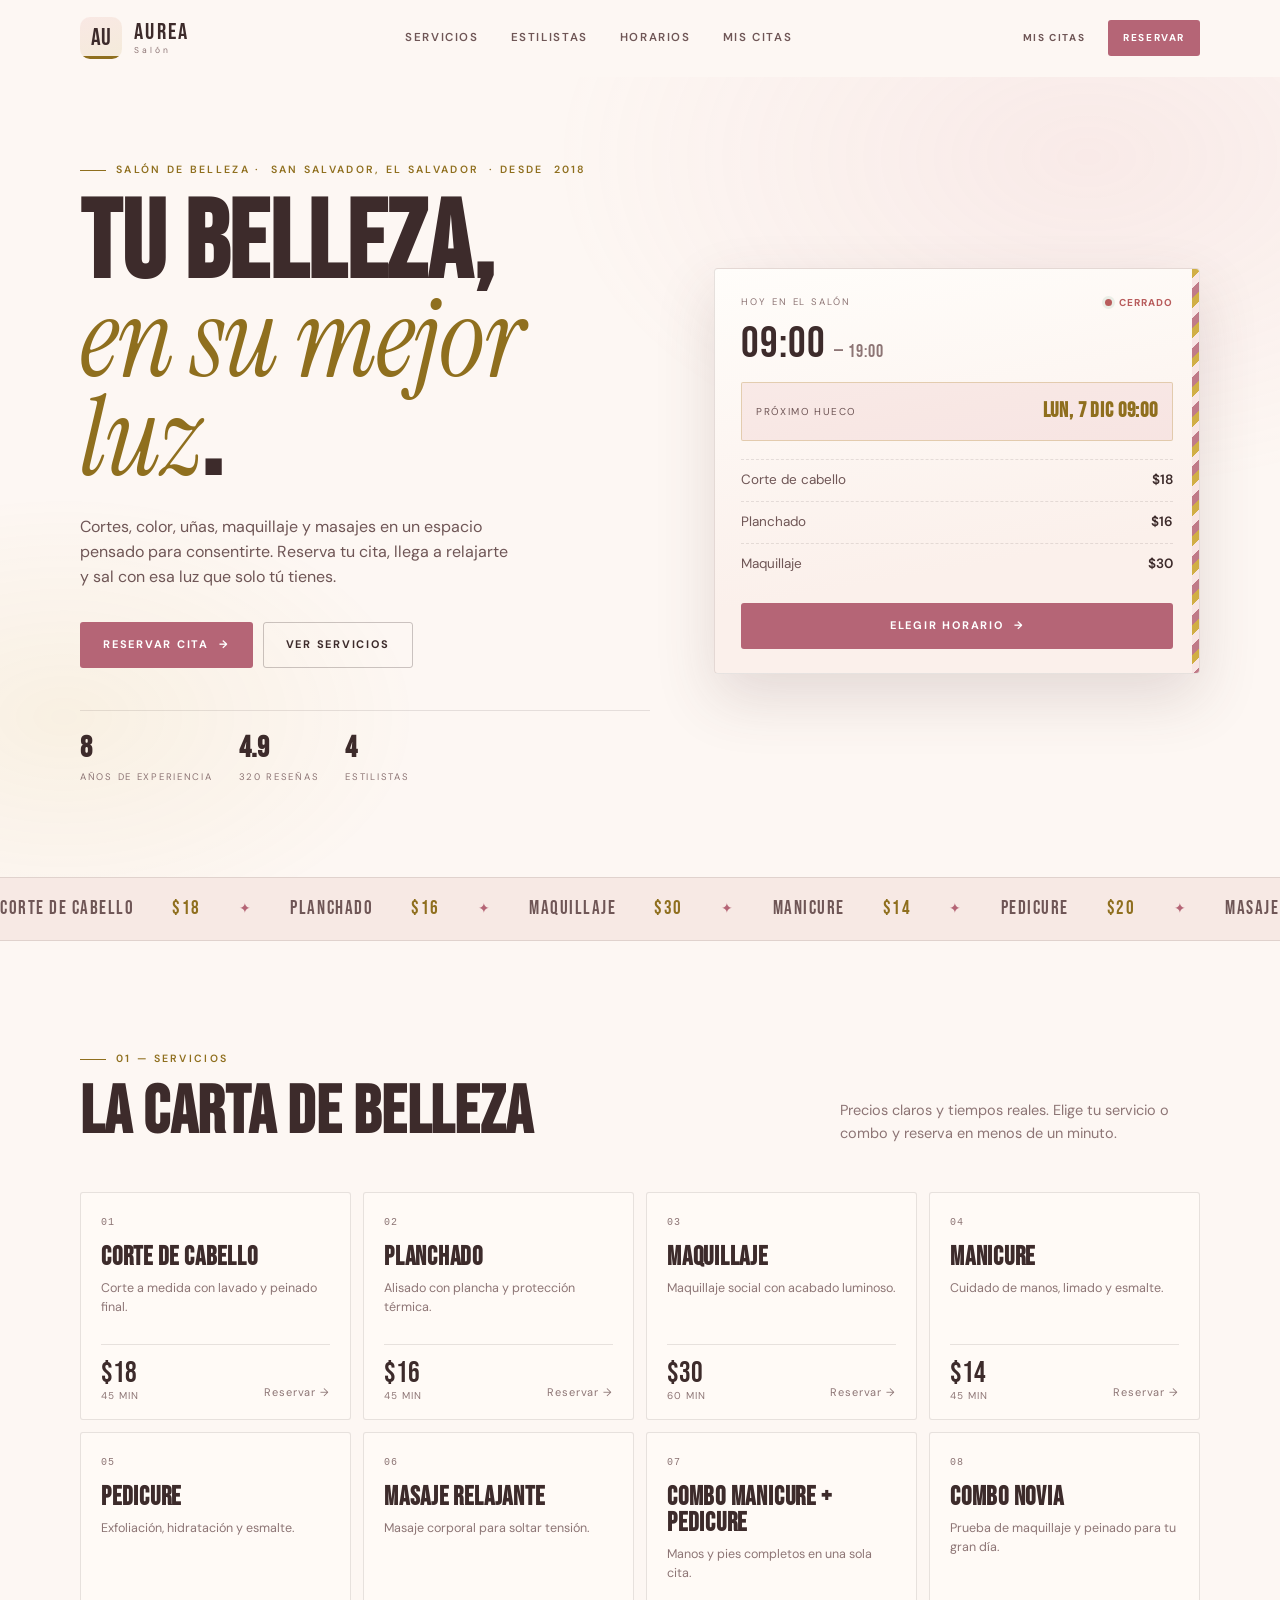
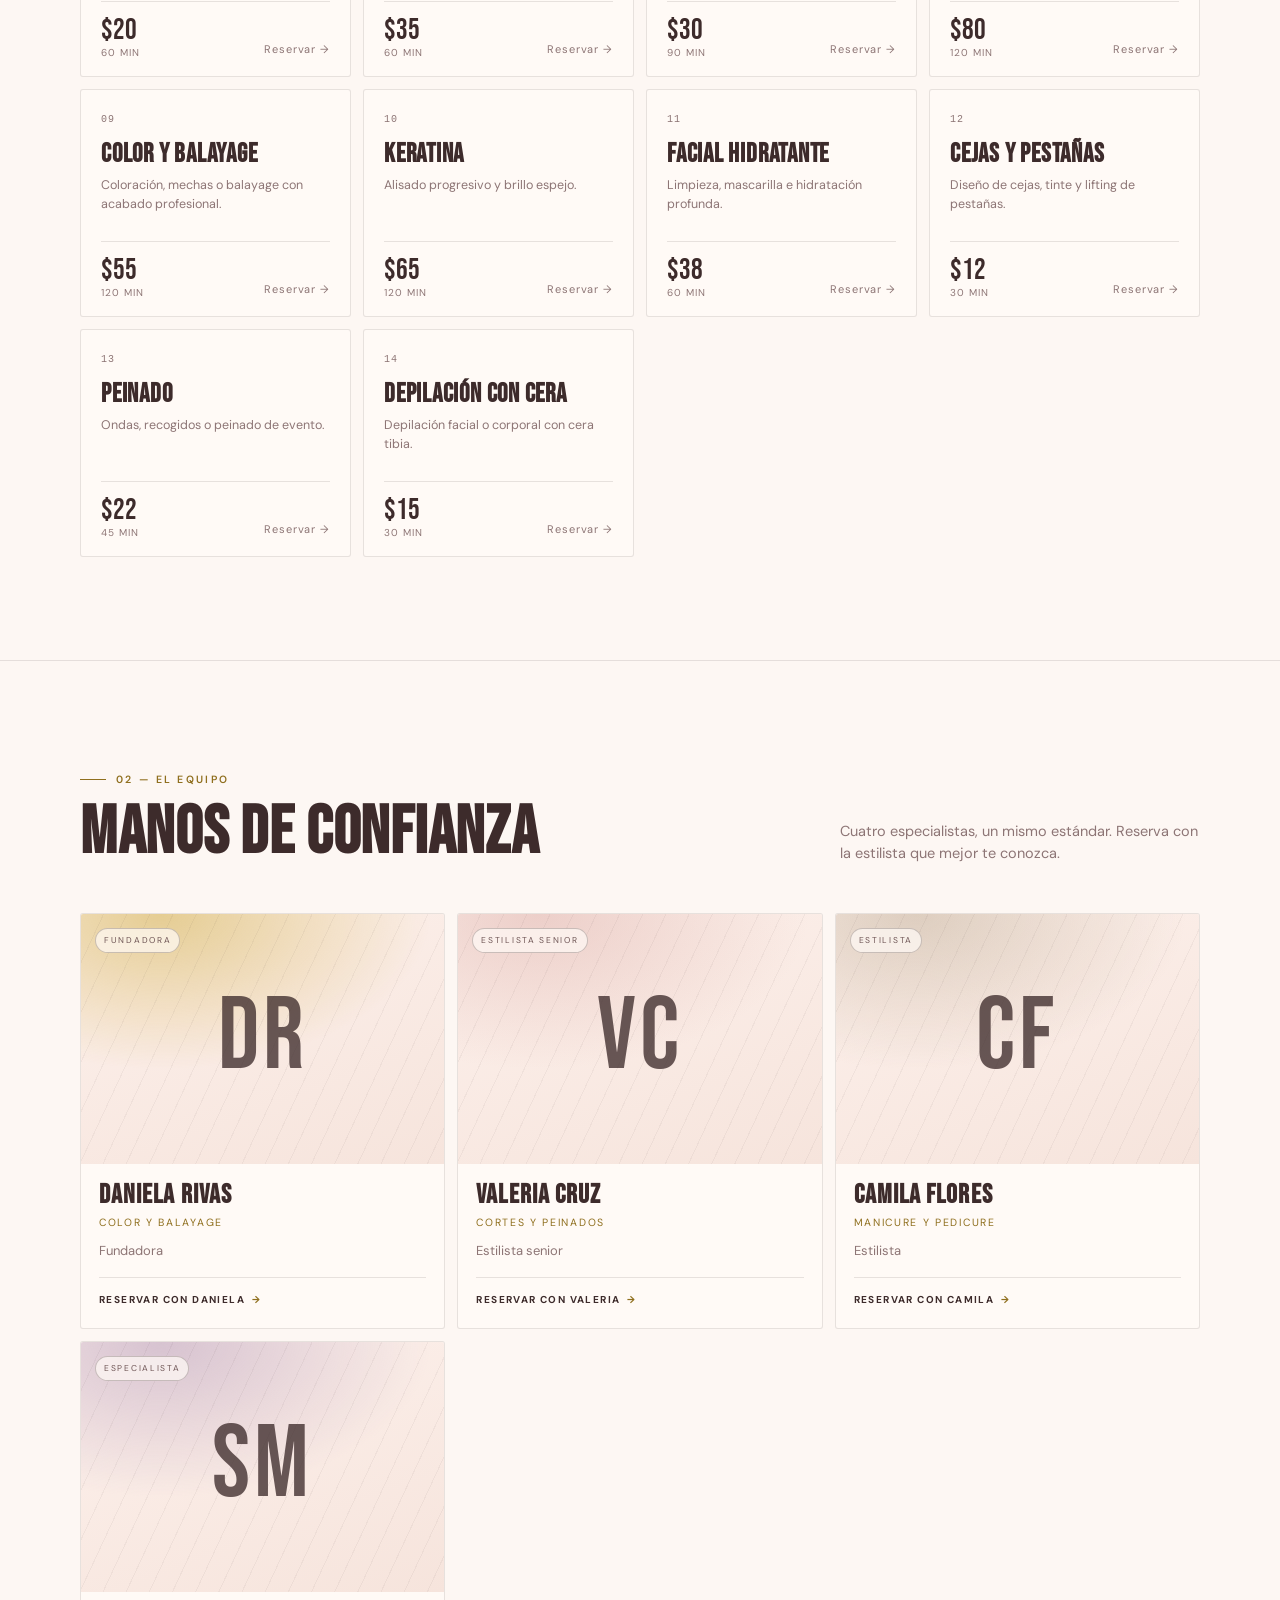
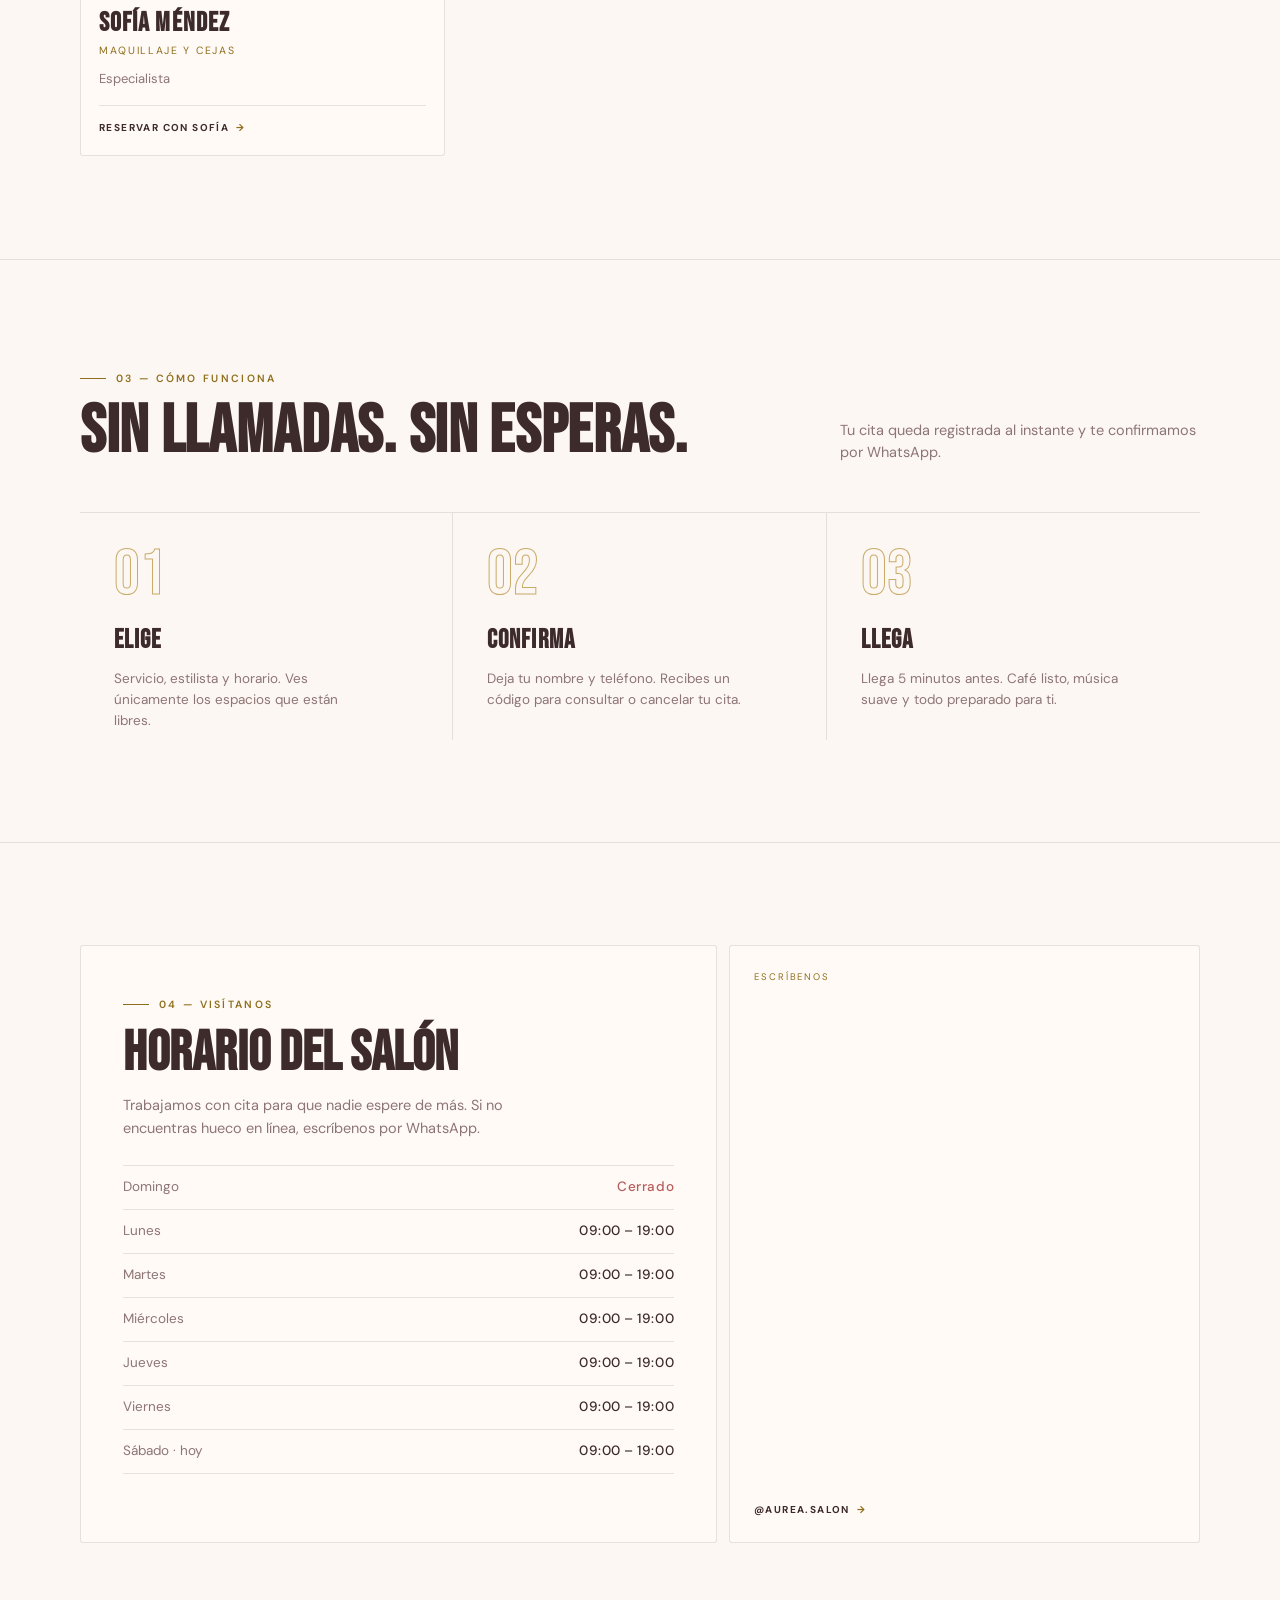
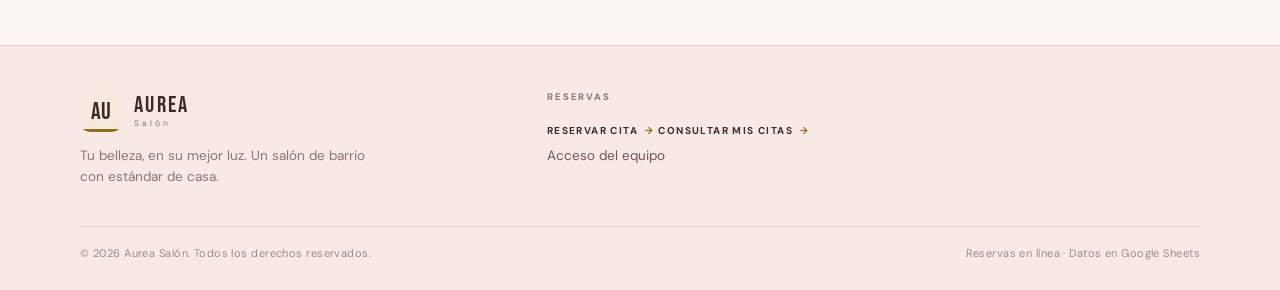
==== index.html @ e71e3ce6 "Añade el sitio Salon-demo" ====
<!DOCTYPE html>
<html lang="es">
<head>
  <meta charset="UTF-8">
  <meta name="viewport" content="width=device-width, initial-scale=1, viewport-fit=cover">
  <title>Aurea Salón — Reserva tu cita</title>
  <meta name="description" content="Aurea Salón en San Salvador. Cortes, color, maquillaje, uñas y masajes. Consulta servicios y reserva tu cita en línea.">
  <meta name="theme-color" content="#fdf7f3">
  <link rel="icon" href="assets/favicon.svg" type="image/svg+xml">
  <link rel="preconnect" href="https://fonts.googleapis.com">
  <link rel="preconnect" href="https://fonts.gstatic.com" crossorigin>
  <link href="https://fonts.googleapis.com/css2?family=Bebas+Neue&family=DM+Sans:wght@300;400;500;600;700&family=Instrument+Serif:ital@0;1&display=swap" rel="stylesheet">
  <link rel="stylesheet" href="css/styles.css?v=20261121a">
</head>
<body>
  <a class="sr-only" href="#inicio">Saltar al contenido</a>

  <header class="site-header" id="site-header">
    <div class="container site-header__inner">
      <a class="brand" href="#inicio" aria-label="Aurea Salón, inicio">
        <span class="brand__mark" data-config="monograma" aria-hidden="true">AU</span>
        <span class="brand__text">
          <span class="brand__name" data-config="brand_first">AUREA</span>
          <span class="brand__sub" data-config="brand_second">SALÓN</span>
        </span>
      </a>

      <nav class="site-nav" id="site-nav" aria-label="Navegación principal">
        <a class="site-nav__link" href="#servicios">Servicios</a>
        <a class="site-nav__link" href="#estilistas">Estilistas</a>
        <a class="site-nav__link" href="#horarios">Horarios</a>
        <button class="site-nav__link" type="button" data-open-lookup>Mis citas</button>
      </nav>

      <div class="header-actions">
        <button class="btn btn--ghost btn--sm" type="button" data-open-lookup>Mis citas</button>
        <button class="btn btn--primary btn--sm" type="button" data-open-booking>Reservar</button>
        <button class="nav-toggle" id="nav-toggle" type="button" aria-label="Abrir menú" aria-expanded="false" aria-controls="site-nav">
          <span aria-hidden="true"></span>
        </button>
      </div>
    </div>
  </header>

  <main>
    <!-- HERO -->
    <section class="hero" id="inicio">
      <div class="container hero__grid">
        <div>
          <span class="eyebrow" data-reveal>Salón de belleza · <span data-config="ciudad">El Salvador</span> · desde <span data-config="anio">2018</span></span>
          <h1 class="hero__title" data-reveal>Tu belleza,<br><em>en su mejor luz</em>.</h1>
          <p class="hero__lead" data-reveal>
            Cortes, color, uñas, maquillaje y masajes en un espacio pensado para consentirte.
            Reserva tu cita, llega a relajarte y sal con esa luz que solo tú tienes.
          </p>
          <div class="hero__actions" data-reveal>
            <button class="btn btn--primary" type="button" data-open-booking>
              Reservar cita <span class="btn__arrow" aria-hidden="true">→</span>
            </button>
            <a class="btn btn--outline" href="#servicios">Ver servicios</a>
          </div>
          <div class="hero__meta" data-reveal>
            <div class="hero__stat"><strong id="stat-years">8</strong><span>Años de experiencia</span></div>
            <div class="hero__stat"><strong>4.9</strong><span>320 reseñas</span></div>
            <div class="hero__stat"><strong id="stat-stylists">4</strong><span>Estilistas</span></div>
          </div>
        </div>

        <aside class="hero-card" data-reveal aria-label="Estado del salón">
          <div class="hero-card__top">
            <span class="hero-card__label">Hoy en el salón</span>
            <span class="status-dot status-dot--open" id="hero-status">Abierto</span>
          </div>
          <div class="hero-card__hours" id="hero-hours">09:00 <small>— 19:00</small></div>
          <div class="hero-card__next">
            <span>Próximo hueco</span>
            <strong id="hero-next">—</strong>
          </div>
          <div class="hero-card__list" id="hero-services"></div>
          <button class="btn btn--primary btn--block" type="button" data-open-booking>
            Elegir horario <span class="btn__arrow" aria-hidden="true">→</span>
          </button>
        </aside>
      </div>
    </section>

    <!-- TICKER -->
    <div class="ticker" aria-hidden="true">
      <div class="ticker__track" id="ticker-track"></div>
    </div>

    <!-- SERVICIOS -->
    <section class="section" id="servicios">
      <div class="container">
        <div class="section-head">
          <div>
            <span class="eyebrow">01 — Servicios</span>
            <h2>La carta de belleza</h2>
          </div>
          <p>Precios claros y tiempos reales. Elige tu servicio o combo y reserva en menos de un minuto.</p>
        </div>
        <div class="services-grid" id="services-grid" data-reveal></div>
      </div>
    </section>

    <!-- ESTILISTAS -->
    <section class="section section--line" id="estilistas">
      <div class="container">
        <div class="section-head">
          <div>
            <span class="eyebrow">02 — El equipo</span>
            <h2>Manos de confianza</h2>
          </div>
          <p>Cuatro especialistas, un mismo estándar. Reserva con la estilista que mejor te conozca.</p>
        </div>
        <div class="barbers-grid" id="stylists-grid" data-reveal></div>
      </div>
    </section>

    <!-- CÓMO FUNCIONA -->
    <section class="section section--line" id="como-funciona">
      <div class="container">
        <div class="section-head">
          <div>
            <span class="eyebrow">03 — Cómo funciona</span>
            <h2>Sin llamadas. Sin esperas.</h2>
          </div>
          <p>Tu cita queda registrada al instante y te confirmamos por WhatsApp.</p>
        </div>
        <div class="steps" data-reveal>
          <div class="step">
            <div class="step__num">01</div>
            <h3>Elige</h3>
            <p>Servicio, estilista y horario. Ves únicamente los espacios que están libres.</p>
          </div>
          <div class="step">
            <div class="step__num">02</div>
            <h3>Confirma</h3>
            <p>Deja tu nombre y teléfono. Recibes un código para consultar o cancelar tu cita.</p>
          </div>
          <div class="step">
            <div class="step__num">03</div>
            <h3>Llega</h3>
            <p>Llega 5 minutos antes. Café listo, música suave y todo preparado para ti.</p>
          </div>
        </div>
      </div>
    </section>

    <!-- HORARIOS / CONTACTO -->
    <section class="section section--line" id="horarios">
      <div class="container">
        <div class="contact-grid">
          <div class="contact-panel" data-reveal>
            <span class="eyebrow">04 — Visítanos</span>
            <h2 style="margin-top:14px">Horario del salón</h2>
            <p>Trabajamos con cita para que nadie espere de más. Si no encuentras hueco en línea, escríbenos por WhatsApp.</p>
            <div class="hours" id="hours-list"></div>
            <div class="contact-actions">
              <a class="btn btn--primary" id="whatsapp-link" href="#" target="_blank" rel="noopener" hidden>
                WhatsApp <span class="btn__arrow" aria-hidden="true">→</span>
              </a>
              <a class="btn btn--outline" id="phone-link" data-config-link="phone" href="#" hidden>Llamar</a>
            </div>
          </div>

          <div class="contact-aside" data-reveal>
            <div class="contact-block" data-contact-address>
              <div>
                <span class="contact-block__label">Dirección</span>
                <div class="contact-block__value" style="margin-top:8px">
                  <strong data-config="nombre_negocio">Aurea Salón</strong>
                  <span data-config="direccion"></span>
                </div>
              </div>
              <a class="link-arrow" data-config-link="maps" href="#" target="_blank" rel="noopener" hidden>Ver en Maps</a>
            </div>
            <div class="contact-block">
              <span class="contact-block__label">Escríbenos</span>
              <div class="contact-block__value">
                <strong data-config="telefono"></strong>
                <span data-config="email"></span>
              </div>
              <a class="link-arrow" data-config-link="instagram" href="https://instagram.com" target="_blank" rel="noopener">@aurea.salon</a>
            </div>
          </div>
        </div>
      </div>
    </section>
  </main>

  <footer class="site-footer">
    <div class="container">
      <div class="footer-grid">
        <div class="footer-brand">
          <a class="brand" href="#inicio" aria-label="Aurea Salón">
            <span class="brand__mark" data-config="monograma" aria-hidden="true">AU</span>
            <span class="brand__text">
              <span class="brand__name" data-config="brand_first">AUREA</span>
              <span class="brand__sub" data-config="brand_second">SALÓN</span>
            </span>
          </a>
          <p>Tu belleza, en su mejor luz. Un salón de barrio con estándar de casa.</p>
        </div>
        <div class="footer-col" data-contact-footer>
          <h4>Visítanos</h4>
          <span data-config="direccion"></span>
          <a href="#" data-config-link="phone" hidden></a>
          <a href="#" data-config-link="email" hidden></a>
        </div>
        <div class="footer-col">
          <h4>Reservas</h4>
          <button class="link-arrow" type="button" data-open-booking style="padding:4px 0">Reservar cita</button>
          <button class="link-arrow" type="button" data-open-lookup style="padding:4px 0">Consultar mis citas</button>
          <a href="admin.html">Acceso del equipo</a>
        </div>
      </div>
      <div class="footer-bottom">
      <span>© <span id="year">2026</span> <span data-config="nombre_negocio">Aurea Salón</span>. Todos los derechos reservados.</span>
      <span>Reservas en línea · Datos en Google Sheets</span>
      </div>
    </div>
  </footer>

  <!-- MODAL: RESERVAR -->
  <div class="modal" id="booking-modal" aria-hidden="true">
    <div class="modal__backdrop" data-close-modal></div>
    <div class="modal__dialog" role="dialog" aria-modal="true" aria-labelledby="booking-title">
      <button class="modal__close" type="button" data-close-modal aria-label="Cerrar reserva">
        <svg viewBox="0 0 24 24" fill="none" stroke="currentColor" stroke-width="1.6" aria-hidden="true"><path d="M5 5l14 14M19 5L5 19"/></svg>
      </button>

      <div class="booking">
        <div class="booking__main">
          <div class="stepper" id="booking-stepper">
            <div class="stepper__item" data-step="1"><span class="stepper__bar"></span><span class="stepper__label">Servicio</span></div>
            <div class="stepper__item" data-step="2"><span class="stepper__bar"></span><span class="stepper__label">Día</span></div>
            <div class="stepper__item" data-step="3"><span class="stepper__bar"></span><span class="stepper__label">Hora</span></div>
            <div class="stepper__item" data-step="4"><span class="stepper__bar"></span><span class="stepper__label">Datos</span></div>
          </div>

          <h2 class="booking__title" id="booking-title">Elige tu servicio</h2>
          <p class="booking__sub" id="booking-sub">Precio y duración visibles antes de confirmar.</p>

          <div class="booking__body" id="booking-body"></div>

          <div class="booking__nav" id="booking-nav">
            <button class="btn btn--ghost btn--sm" type="button" id="booking-back">← Atrás</button>
            <span class="booking__nav-total" id="booking-total" aria-live="polite"></span>
            <button class="btn btn--primary btn--sm" type="button" id="booking-next" disabled>Continuar →</button>
          </div>
        </div>

        <aside class="booking__aside">
          <h3>Tu cita</h3>
          <div class="summary" id="booking-summary"></div>
          <p class="summary__note">Sin anticipo. Consulta o cancela tus citas desde “Mis citas” con tu código de cliente, nombre y teléfono.</p>
          <div class="summary__brand" data-config="nombre_negocio">Aurea Salón</div>
        </aside>
      </div>
    </div>
  </div>

  <!-- MODAL: MIS CITAS -->
  <div class="modal" id="lookup-modal" aria-hidden="true">
    <div class="modal__backdrop" data-close-modal></div>
    <div class="modal__dialog modal__dialog--sm" role="dialog" aria-modal="true" aria-labelledby="lookup-title">
      <button class="modal__close" type="button" data-close-modal aria-label="Cerrar consulta">
        <svg viewBox="0 0 24 24" fill="none" stroke="currentColor" stroke-width="1.6" aria-hidden="true"><path d="M5 5l14 14M19 5L5 19"/></svg>
      </button>
      <div class="lookup-panel">
        <span class="eyebrow">Consulta</span>
        <h2 class="booking__title" id="lookup-title" style="margin-top:12px">Mis citas</h2>
        <p class="booking__sub">Ingresa tu código de cliente, nombre y teléfono para ver tu historial y tus próximas citas.</p>
        <form class="lookup-form" id="lookup-form">
          <label class="field"><span class="field__label">Código de cliente</span><input class="input" id="lookup-code" name="codigo_cliente" placeholder="AS-01" autocomplete="off" required></label>
          <label class="field"><span class="field__label">Nombre completo</span><input class="input" id="lookup-name" name="nombre" autocomplete="name" required></label>
          <label class="field"><span class="field__label">Teléfono salvadoreño (8 dígitos)</span><input class="input" id="lookup-phone" name="telefono" type="tel" inputmode="numeric" autocomplete="tel" placeholder="00000000" required></label>
          <button class="btn btn--primary" type="submit">Ver mis citas</button>
        </form>
        <div id="lookup-results" aria-live="polite"></div>
      </div>
    </div>
  </div>

  <script src="js/config.js?v=20261121a"></script>
  <script src="js/ui.js?v=20261121a"></script>
  <script src="js/store.js?v=20261121a"></script>
  <script src="js/app.js?v=20261121a"></script>
</body>
</html>
---- css/styles.css ----
/* ============================================================
   AUREA SALÓN — Hoja de estilos
   1. Tokens        5. Cabecera / hero
   2. Base          6. Secciones públicas
   3. Componentes   7. Reservas / modales
   4. Utilidades    8. Panel de administración
   ============================================================ */

[hidden] { display: none !important; }

/* ---------- 1. Tokens ---------- */
:root {
  --ink: #fdf7f3;
  --ink-2: #fffdfa;
  --surface: #fffaf6;
  --surface-2: #f6e9e4;
  --cream: #3d2b2b;
  --cream-dim: #6f5656;
  --muted: #8d7575;
  --copper: #8f6f1e;
  --copper-bright: #c9a227;
  --rose: #b56576;
  --rose-soft: #f7e3e3;
  --green: #5f8f6b;
  --red: #b85c5c;
  --line: rgba(61, 43, 43, 0.12);
  --line-strong: rgba(61, 43, 43, 0.26);

  --font-display: "Bebas Neue", "Arial Narrow", Impact, sans-serif;
  --font-body: "DM Sans", ui-sans-serif, system-ui, -apple-system, "Segoe UI", sans-serif;
  --font-serif: "Instrument Serif", Georgia, "Times New Roman", serif;
  --font-mono: ui-monospace, "SFMono-Regular", Menlo, Consolas, monospace;

  --radius: 3px;
  --shadow: 0 24px 60px rgba(92, 61, 61, 0.16);
  --container: 1200px;

  /* Panel admin (tema claro) */
  --paper: #faf3ee;
  --paper-2: #fdf8f4;
  --card: #ffffff;
  --admin-ink: #3d2b2b;
  --admin-muted: #8a7373;
  --admin-line: #ecdfd8;
  --admin-side: #2c2024;
}

/* ---------- 2. Base ---------- */
*,
*::before,
*::after { box-sizing: border-box; }

html { -webkit-text-size-adjust: 100%; scroll-behavior: smooth; }

body {
  margin: 0;
  background: var(--ink);
  color: var(--cream);
  font-family: var(--font-body);
  font-size: 16px;
  line-height: 1.55;
  -webkit-font-smoothing: antialiased;
}

body.no-scroll { overflow: hidden; }

img, svg { display: block; max-width: 100%; }
a { color: inherit; text-decoration: none; }
button { font: inherit; color: inherit; }
h1, h2, h3, h4, p { margin: 0; }
ul { margin: 0; padding: 0; list-style: none; }

::selection { background: var(--rose); color: #fff; }

:focus-visible {
  outline: 2px solid var(--copper-bright);
  outline-offset: 3px;
}

::-webkit-scrollbar { width: 10px; height: 10px; }
::-webkit-scrollbar-track { background: var(--ink); }
::-webkit-scrollbar-thumb { background: #d9c3bb; border-radius: 20px; border: 2px solid var(--ink); }

/* ---------- 3. Componentes ---------- */
.container {
  width: 100%;
  max-width: var(--container);
  margin-inline: auto;
  padding-inline: clamp(18px, 4vw, 40px);
}

.eyebrow {
  display: inline-flex;
  align-items: center;
  gap: 10px;
  font-size: 10.5px;
  font-weight: 600;
  letter-spacing: 0.22em;
  text-transform: uppercase;
  color: var(--copper);
}
.eyebrow::before {
  content: "";
  width: 26px;
  height: 1px;
  background: var(--copper);
}
.eyebrow--plain::before { display: none; }

.btn {
  display: inline-flex;
  align-items: center;
  justify-content: center;
  gap: 10px;
  min-height: 46px;
  padding: 0 22px;
  border: 1px solid transparent;
  border-radius: var(--radius);
  background: transparent;
  font-size: 11px;
  font-weight: 700;
  letter-spacing: 0.16em;
  text-transform: uppercase;
  cursor: pointer;
  transition: transform 0.18s ease, background 0.18s ease, border-color 0.18s ease, color 0.18s ease;
  white-space: nowrap;
}
.btn:hover { transform: translateY(-1px); }
.btn:active { transform: translateY(0); }
.btn:disabled { opacity: 0.45; cursor: not-allowed; transform: none; }

.btn--primary { background: var(--rose); color: #fff; }
.btn--primary:hover { background: #a2576a; }

.btn--outline { border-color: var(--line-strong); color: var(--cream); }
.btn--outline:hover { border-color: var(--cream); background: rgba(61, 43, 43, 0.05); }

.btn--ghost { color: var(--cream-dim); padding-inline: 14px; }
.btn--ghost:hover { color: var(--cream); background: rgba(61, 43, 43, 0.06); }

.btn--sm { min-height: 36px; padding: 0 14px; font-size: 10px; }
.btn--block { width: 100%; }

.btn__arrow { transition: transform 0.18s ease; }
.btn:hover .btn__arrow { transform: translateX(3px); }

.field { display: flex; flex-direction: column; gap: 6px; }
.field label,
.field__label {
  font-size: 10px;
  font-weight: 700;
  letter-spacing: 0.16em;
  text-transform: uppercase;
  color: var(--muted);
}
.input,
.select,
.textarea {
  width: 100%;
  min-height: 46px;
  padding: 0 13px;
  border: 1px solid var(--line);
  border-radius: var(--radius);
  background: #fffdfa;
  color: var(--cream);
  font-family: inherit;
  font-size: 14.5px;
  transition: border-color 0.16s ease, background 0.16s ease;
}
.textarea { padding: 12px 13px; min-height: 96px; resize: vertical; }
.input::placeholder, .textarea::placeholder { color: #b09a94; }
.input:focus, .select:focus, .textarea:focus {
  outline: none;
  border-color: var(--copper);
  background: #fff;
}
.select { appearance: none; background-image: linear-gradient(45deg, transparent 50%, var(--muted) 50%), linear-gradient(135deg, var(--muted) 50%, transparent 50%); background-position: calc(100% - 18px) 20px, calc(100% - 13px) 20px; background-size: 5px 5px; background-repeat: no-repeat; padding-right: 34px; }
.select option { background: var(--surface); color: var(--cream); }
.field__error { font-size: 12px; color: var(--red); min-height: 0; }
.input[aria-invalid="true"], .textarea[aria-invalid="true"] { border-color: var(--red); }

.form-grid { display: grid; grid-template-columns: 1fr 1fr; gap: 14px; }
.field--full { grid-column: 1 / -1; }
.field-hint { font-size: 12px; color: var(--muted); }
.field-hint--success { color: #4f7d5e; }
.field-hint--error { color: #a94f4f; }
.returning-client { margin-top: 18px; padding: 14px; border: 1px solid var(--line); border-radius: var(--radius); }
.returning-client__form { margin-top: 14px; }
.returning-client__form[hidden] { display: none; }
.returning-client__form .field__label { font-size: 10px; font-weight: 700; letter-spacing: .12em; text-transform: uppercase; color: var(--muted); }
.client-history-head { display: flex; justify-content: space-between; align-items: center; gap: 12px; margin-top: 20px; padding: 14px; border: 1px solid var(--line); border-radius: var(--radius); }
.client-history-head h3 { margin-top: 5px; font-family: var(--font-display); font-size: 22px; font-weight: 400; text-transform: uppercase; }
.client-history-head > span { color: var(--muted); font-size: 12px; }

/* ---------- 4. Utilidades ---------- */
.section { padding-block: clamp(64px, 8vw, 104px); }
section[id] { scroll-margin-top: 92px; }
.section--tight { padding-block: clamp(48px, 6vw, 72px); }
.section--line { border-top: 1px solid var(--line); }
.section-head {
  display: flex;
  justify-content: space-between;
  align-items: flex-end;
  gap: clamp(20px, 4vw, 56px);
  margin-bottom: clamp(28px, 4vw, 48px);
  flex-wrap: wrap;
}
.section-head h2 {
  font-family: var(--font-display);
  font-size: clamp(42px, 5.4vw, 68px);
  line-height: 0.92;
  letter-spacing: 0.01em;
  text-transform: uppercase;
  margin-top: 14px;
}
.section-head p { max-width: 360px; color: var(--muted); font-size: 14.5px; }
.sr-only {
  position: absolute; width: 1px; height: 1px; padding: 0; margin: -1px;
  overflow: hidden; clip: rect(0, 0, 0, 0); white-space: nowrap; border: 0;
}
.mono { font-family: var(--font-mono); font-size: 12px; letter-spacing: 0.04em; }
.muted { color: var(--muted); }
.copper { color: var(--copper); }

[data-reveal] {
  opacity: 0;
  transform: translateY(18px);
  transition: opacity 0.7s cubic-bezier(0.22, 1, 0.36, 1), transform 0.7s cubic-bezier(0.22, 1, 0.36, 1);
}
[data-reveal].is-visible { opacity: 1; transform: none; }

/* ---------- 5. Cabecera / hero ---------- */
.site-header {
  position: sticky;
  top: 0;
  z-index: 50;
  border-bottom: 1px solid transparent;
  transition: background 0.25s ease, border-color 0.25s ease, backdrop-filter 0.25s ease;
}
.site-header.is-scrolled {
  background: rgba(253, 247, 243, 0.92);
  backdrop-filter: blur(14px);
  border-bottom-color: var(--line);
}
.site-header__inner {
  display: flex;
  align-items: center;
  justify-content: space-between;
  gap: 20px;
  min-height: 76px;
}
.brand { display: inline-flex; align-items: center; gap: 12px; }
.brand__mark {
  width: 42px; height: 42px;
  display: grid; place-items: center;
  border-radius: 10px;
  background: linear-gradient(160deg, #f9e8e4, #f4ebda);
  color: var(--cream);
  font-family: var(--font-display);
  font-size: 24px;
  letter-spacing: 0.02em;
  position: relative;
  overflow: hidden;
  flex: none;
}
.brand__mark::after {
  content: "";
  position: absolute; left: 0; right: 0; bottom: 0; height: 3px;
  background: var(--copper);
}
.brand__text { display: flex; flex-direction: column; line-height: 1; }
.brand__name {
  font-family: var(--font-display);
  font-size: 23px;
  letter-spacing: 0.1em;
}
.brand__sub {
  font-size: 8.5px;
  letter-spacing: 0.34em;
  color: var(--muted);
  margin-top: 3px;
}
.site-nav { display: flex; align-items: center; gap: 4px; }
.site-nav__link {
  padding: 10px 14px;
  font-size: 11.5px;
  font-weight: 600;
  letter-spacing: 0.14em;
  text-transform: uppercase;
  color: var(--cream-dim);
  border-radius: var(--radius);
  transition: color 0.16s ease, background 0.16s ease;
}
.site-nav__link:hover { color: var(--cream); background: rgba(61, 43, 43, 0.06); }
button.site-nav__link { border: 0; background: none; cursor: pointer; text-align: left; }
.header-actions { display: flex; align-items: center; gap: 8px; }
.nav-toggle {
  display: none;
  width: 44px; height: 44px;
  border: 1px solid var(--line);
  border-radius: var(--radius);
  background: transparent;
  cursor: pointer;
  place-items: center;
}
.nav-toggle span { display: block; width: 18px; height: 1.5px; background: var(--cream); position: relative; }
.nav-toggle span::before, .nav-toggle span::after {
  content: ""; position: absolute; left: 0; width: 18px; height: 1.5px; background: var(--cream);
}
.nav-toggle span::before { top: -6px; }
.nav-toggle span::after { top: 6px; }

.hero {
  position: relative;
  overflow: hidden;
  padding-top: clamp(40px, 6vw, 84px);
  padding-bottom: clamp(48px, 7vw, 96px);
}
.hero::before {
  content: "";
  position: absolute;
  inset: 0;
  pointer-events: none;
  opacity: 0.5;
  background:
    radial-gradient(60% 60% at 85% 10%, rgba(217, 139, 150, 0.24), transparent 70%),
    radial-gradient(40% 40% at 5% 80%, rgba(201, 162, 39, 0.16), transparent 70%);
}
.hero__grid {
  position: relative;
  display: grid;
  grid-template-columns: 1.08fr 0.92fr;
  gap: clamp(32px, 5vw, 72px);
  align-items: center;
}
.hero__title {
  font-family: var(--font-display);
  font-size: clamp(58px, 8.6vw, 126px);
  line-height: 0.85;
  letter-spacing: 0.005em;
  text-transform: uppercase;
  margin-top: 20px;
}
.hero__title em {
  font-family: var(--font-serif);
  font-style: italic;
  font-weight: 400;
  text-transform: none;
  color: var(--copper);
  letter-spacing: -0.01em;
}
.hero__lead {
  margin-top: 26px;
  max-width: 430px;
  color: var(--cream-dim);
  font-size: 16px;
}
.hero__actions { display: flex; flex-wrap: wrap; gap: 10px; margin-top: 32px; }
.hero__meta {
  display: flex;
  flex-wrap: wrap;
  gap: 26px;
  margin-top: 42px;
  padding-top: 22px;
  border-top: 1px solid var(--line);
}
.hero__stat strong {
  display: block;
  font-family: var(--font-display);
  font-size: 30px;
  line-height: 1;
  color: var(--cream);
}
.hero__stat span {
  font-size: 9.5px;
  letter-spacing: 0.18em;
  text-transform: uppercase;
  color: var(--muted);
}

.hero-card {
  position: relative;
  background: linear-gradient(170deg, #fffdfa, #fbf0eb 70%);
  border: 1px solid var(--line);
  border-radius: 4px;
  padding: 26px 26px 24px;
  box-shadow: var(--shadow);
  overflow: hidden;
}
.hero-card::before {
  content: "";
  position: absolute;
  top: 0; bottom: 0; right: 0;
  width: 7px;
  background: repeating-linear-gradient(135deg, var(--copper-bright) 0 7px, #f7e3e3 7px 14px, var(--rose) 14px 21px);
  opacity: 0.85;
}
.hero-card__top { display: flex; justify-content: space-between; align-items: center; gap: 12px; }
.hero-card__label {
  font-size: 9.5px;
  letter-spacing: 0.2em;
  text-transform: uppercase;
  color: var(--muted);
}
.status-dot {
  display: inline-flex; align-items: center; gap: 7px;
  font-size: 10px; font-weight: 700; letter-spacing: 0.1em; text-transform: uppercase;
}
.status-dot::before { content: ""; width: 7px; height: 7px; border-radius: 50%; background: currentColor; box-shadow: 0 0 0 3px rgba(134, 171, 145, 0.16); }
.status-dot--open { color: var(--green); }
.status-dot--closed { color: var(--red); }
.hero-card__hours {
  font-family: var(--font-display);
  font-size: 44px;
  line-height: 1;
  margin-top: 12px;
  letter-spacing: 0.02em;
}
.hero-card__hours small { font-size: 18px; color: var(--muted); letter-spacing: 0.06em; }
.hero-card__next {
  display: flex; align-items: center; justify-content: space-between; gap: 10px;
  margin-top: 16px; padding: 12px 14px;
  background: rgba(217, 139, 150, 0.14);
  border: 1px solid rgba(176, 138, 46, 0.3);
  border-radius: 2px;
}
.hero-card__next span { font-size: 10px; letter-spacing: 0.14em; text-transform: uppercase; color: var(--cream-dim); }
.hero-card__next strong { font-family: var(--font-display); font-size: 21px; color: var(--copper); letter-spacing: 0.04em; }
.hero-card__list { margin-top: 18px; }
.hero-card__row {
  display: flex; justify-content: space-between; align-items: baseline; gap: 12px;
  padding: 10px 0;
  border-top: 1px dashed var(--line);
  font-size: 13.5px;
}
.hero-card__row span { color: var(--cream-dim); }
.hero-card__row b { font-weight: 600; color: var(--cream); }
.hero-card .btn { margin-top: 18px; }

/* ---------- 6. Secciones públicas ---------- */
.ticker {
  border-top: 1px solid var(--line);
  border-bottom: 1px solid var(--line);
  overflow: hidden;
  padding: 16px 0;
  background: #f7e9e4;
}
.ticker__track {
  display: flex;
  width: max-content;
  gap: 38px;
  animation: ticker 42s linear infinite;
}
.ticker:hover .ticker__track { animation-play-state: paused; }
.ticker__item {
  display: inline-flex;
  align-items: center;
  gap: 38px;
  font-family: var(--font-display);
  font-size: 19px;
  letter-spacing: 0.08em;
  color: var(--cream-dim);
  white-space: nowrap;
}
.ticker__item::after { content: "✦"; font-size: 14px; color: var(--rose); }
.ticker__item b { color: var(--copper); font-weight: 400; }
@keyframes ticker { to { transform: translateX(-50%); } }

.services-grid {
  display: grid;
  grid-template-columns: repeat(4, minmax(0, 1fr));
  gap: 12px;
}
.service-card {
  display: flex;
  flex-direction: column;
  min-height: 228px;
  padding: 22px 20px 18px;
  background: var(--surface);
  border: 1px solid var(--line);
  border-radius: var(--radius);
  position: relative;
  transition: border-color 0.2s ease, transform 0.2s ease, background 0.2s ease;
}
.service-card:hover { border-color: rgba(181, 101, 118, 0.55); transform: translateY(-3px); background: #fff4ef; }
.service-card__num {
  font-family: var(--font-mono);
  font-size: 10px;
  color: var(--muted);
  letter-spacing: 0.1em;
}
.service-card h3 {
  font-family: var(--font-display);
  font-size: 26px;
  letter-spacing: 0.03em;
  line-height: 1;
  margin-top: 14px;
  text-transform: uppercase;
}
.service-card p {
  margin-top: 8px;
  font-size: 12.5px;
  color: var(--muted);
  flex: 1;
}
.service-card__foot {
  display: flex;
  align-items: flex-end;
  justify-content: space-between;
  gap: 10px;
  margin-top: 18px;
  padding-top: 14px;
  border-top: 1px solid var(--line);
}
.service-card__price { font-family: var(--font-display); font-size: 29px; line-height: 1; }
.service-card__price small { font-family: var(--font-body); font-size: 10px; color: var(--muted); letter-spacing: 0.1em; display: block; margin-top: 3px; text-transform: uppercase; }
.service-card__time { font-size: 11px; color: var(--muted); letter-spacing: 0.08em; }
.service-card__cta {
  position: absolute; inset: 0;
  border: 0; background: transparent; cursor: pointer;
  border-radius: var(--radius);
}
.service-card__cta:focus-visible { outline: 2px solid var(--copper-bright); outline-offset: 2px; }

.barbers-grid { display: grid; grid-template-columns: repeat(3, minmax(0, 1fr)); gap: 12px; }
.barber-card {
  background: var(--surface);
  border: 1px solid var(--line);
  border-radius: var(--radius);
  overflow: hidden;
  transition: border-color 0.2s ease, transform 0.2s ease;
}
.barber-card:hover { border-color: rgba(181, 101, 118, 0.45); transform: translateY(-3px); }
.barber-card__art {
  position: relative;
  height: 250px;
  display: grid;
  place-items: center;
  overflow: hidden;
  background:
    radial-gradient(120% 100% at 22% 0%, color-mix(in srgb, var(--barber-color, #d98b96) 45%, transparent), transparent 62%),
    linear-gradient(160deg, #fdf1ec, #f6e4dc);
}
.barber-card__photo { position: absolute; inset: 0; width: 100%; height: 100%; object-fit: cover; object-position: center 35%; z-index: 0; }
.barber-card__art::after {
  content: "";
  position: absolute; inset: 0;
  background: repeating-linear-gradient(115deg, transparent 0 20px, rgba(61, 43, 43, 0.05) 20px 21px);
}
.barber-card__initials {
  font-family: var(--font-display);
  font-size: clamp(72px, 8vw, 104px);
  letter-spacing: 0.04em;
  color: rgba(61, 43, 43, 0.78);
  position: relative;
  z-index: 1;
}
.barber-card__tag {
  position: absolute;
  top: 14px; left: 14px;
  z-index: 2;
  font-size: 8.5px;
  letter-spacing: 0.2em;
  text-transform: uppercase;
  color: var(--cream-dim);
  border: 1px solid var(--line-strong);
  padding: 5px 8px;
  border-radius: 999px;
  background: rgba(255, 250, 246, 0.72);
  backdrop-filter: blur(4px);
}
.barber-card__body { padding: 18px 18px 20px; }
.barber-card__body h3 { font-family: var(--font-display); font-size: 27px; letter-spacing: 0.04em; line-height: 1; text-transform: uppercase; }
.barber-card__role { font-size: 10.5px; letter-spacing: 0.16em; text-transform: uppercase; color: var(--copper); margin-top: 6px; }
.barber-card__spec { font-size: 13px; color: var(--muted); margin-top: 10px; }
.barber-card__foot { display: flex; justify-content: space-between; align-items: center; gap: 10px; margin-top: 16px; padding-top: 14px; border-top: 1px solid var(--line); }
.link-arrow {
  display: inline-flex; align-items: center; gap: 7px;
  font-size: 10px; font-weight: 700; letter-spacing: 0.14em; text-transform: uppercase;
  color: var(--cream); background: none; border: 0; padding: 0; cursor: pointer;
}
.link-arrow::after { content: "→"; color: var(--copper); transition: transform 0.18s ease; }
.link-arrow:hover::after { transform: translateX(4px); }

.steps { display: grid; grid-template-columns: repeat(3, minmax(0, 1fr)); gap: 0; border-top: 1px solid var(--line); }
.step {
  padding: 30px clamp(18px, 3vw, 34px) 8px;
  border-right: 1px solid var(--line);
  position: relative;
}
.step:last-child { border-right: 0; }
.step__num {
  font-family: var(--font-display);
  font-size: 64px;
  line-height: 1;
  color: transparent;
  -webkit-text-stroke: 1px rgba(176, 138, 46, 0.7);
}
.step h3 { font-family: var(--font-display); font-size: 26px; letter-spacing: 0.04em; text-transform: uppercase; margin-top: 14px; }
.step p { font-size: 13.5px; color: var(--muted); margin-top: 8px; max-width: 260px; }

.contact-grid { display: grid; grid-template-columns: 1.15fr 0.85fr; gap: 12px; }
.contact-panel {
  background: var(--surface);
  border: 1px solid var(--line);
  border-radius: var(--radius);
  padding: clamp(24px, 4vw, 42px);
}
.contact-panel h2 { font-family: var(--font-display); font-size: clamp(38px, 4.6vw, 56px); line-height: 0.95; text-transform: uppercase; }
.contact-panel p { color: var(--muted); margin-top: 14px; max-width: 420px; font-size: 14.5px; }
.hours { margin-top: 26px; border-top: 1px solid var(--line); }
.hours__row { display: flex; justify-content: space-between; gap: 20px; padding: 11px 0; border-bottom: 1px solid var(--line); font-size: 13.5px; }
.hours__row span { color: var(--muted); }
.hours__row b { font-weight: 500; letter-spacing: 0.04em; }
.hours__row--closed b { color: var(--red); }
.contact-actions { display: flex; flex-wrap: wrap; gap: 10px; margin-top: 26px; }
.contact-aside { display: flex; flex-direction: column; gap: 12px; }
.contact-block { flex: 1; background: var(--surface); border: 1px solid var(--line); border-radius: var(--radius); padding: 24px; display: flex; flex-direction: column; justify-content: space-between; gap: 18px; }
.contact-block__label { font-size: 9.5px; letter-spacing: 0.2em; text-transform: uppercase; color: var(--copper); }
.contact-block__value { font-size: 15px; line-height: 1.5; }
.contact-block__value strong { display: block; font-family: var(--font-display); font-size: 24px; letter-spacing: 0.04em; font-weight: 400; margin-bottom: 4px; }

.site-footer { border-top: 1px solid var(--line); padding-block: 44px 28px; background: #f7e9e4; }
.footer-grid { display: grid; grid-template-columns: 1.4fr 1fr 1fr; gap: 32px; }
.footer-brand p { color: var(--muted); font-size: 13.5px; max-width: 300px; margin-top: 14px; }
.footer-col h4 { font-size: 9.5px; letter-spacing: 0.2em; text-transform: uppercase; color: var(--muted); margin-bottom: 12px; }
.footer-col a, .footer-col span { display: block; font-size: 13.5px; color: var(--cream-dim); padding: 4px 0; }
.footer-col a:hover { color: var(--copper); }
.footer-bottom {
  display: flex; justify-content: space-between; gap: 16px; flex-wrap: wrap;
  margin-top: 38px; padding-top: 18px; border-top: 1px solid var(--line);
  font-size: 11px; color: #a08a84; letter-spacing: 0.04em;
}
.footer-bottom a { color: var(--muted); }
.footer-bottom a:hover { color: var(--copper); }

/* ---------- 7. Reservas / modales ---------- */
.modal { position: fixed; inset: 0; z-index: 100; display: none; }
.modal.is-open { display: grid; place-items: center; }
.modal__backdrop {
  position: absolute; inset: 0;
  background: rgba(61, 43, 43, 0.45);
  backdrop-filter: blur(7px);
  animation: fade-in 0.2s ease;
}
.modal__dialog {
  position: relative;
  width: min(1060px, calc(100vw - 28px));
  max-height: calc(100vh - 40px);
  overflow: auto;
  background: var(--ink-2);
  border: 1px solid var(--line-strong);
  border-radius: 4px;
  box-shadow: 0 50px 120px rgba(92, 61, 61, 0.28);
  animation: modal-in 0.24s cubic-bezier(0.22, 1, 0.36, 1);
}
.modal__dialog--sm { width: min(640px, calc(100vw - 28px)); }
.modal__close {
  position: absolute;
  top: 14px; right: 14px;
  z-index: 5;
  width: 38px; height: 38px;
  display: grid; place-items: center;
  border: 1px solid var(--line);
  border-radius: 50%;
  background: rgba(255, 250, 246, 0.85);
  color: var(--cream);
  cursor: pointer;
  backdrop-filter: blur(6px);
  transition: background 0.16s ease, border-color 0.16s ease;
}
.modal__close:hover { background: var(--surface-2); border-color: var(--line-strong); }
.modal__close svg { width: 14px; height: 14px; }

.booking { display: grid; grid-template-columns: 1.15fr 0.85fr; min-height: 600px; }
.booking__main { padding: clamp(22px, 3.4vw, 38px); display: flex; flex-direction: column; min-width: 0; }
.booking__aside {
  background: linear-gradient(160deg, #f9e8e4, #f4ebda);
  color: var(--cream);
  padding: clamp(22px, 3.2vw, 34px);
  display: flex;
  flex-direction: column;
  position: relative;
  overflow: hidden;
}
.booking__aside::after {
  content: "";
  position: absolute;
  left: 0; right: 0; bottom: 0; height: 8px;
  background: repeating-linear-gradient(135deg, var(--copper-bright) 0 8px, #f7e3e3 8px 16px, var(--rose) 16px 24px);
  opacity: 0.9;
}
.booking__aside h3 { font-family: var(--font-display); font-size: 32px; line-height: 1; text-transform: uppercase; letter-spacing: 0.03em; }
.booking__aside .summary { margin-top: 22px; }
.summary__row {
  display: flex; justify-content: space-between; gap: 14px;
  padding: 11px 0;
  border-bottom: 1px solid rgba(61, 43, 43, 0.14);
  font-size: 13.5px;
}
.summary__row span { color: #8d7575; }
.summary__row b { font-weight: 600; text-align: right; }
.summary__total {
  display: flex; justify-content: space-between; align-items: flex-end; gap: 14px;
  margin-top: 22px; padding-top: 18px;
  border-top: 2px solid rgba(61, 43, 43, 0.55);
}
.summary__total span { font-size: 9.5px; letter-spacing: 0.2em; text-transform: uppercase; color: #8d7575; }
.summary__total strong { font-family: var(--font-display); font-size: 46px; line-height: 0.9; letter-spacing: 0.02em; }
.summary__note { margin-top: 18px; font-size: 11.5px; line-height: 1.6; color: #7c6262; }
.summary__brand { margin-top: auto; padding-top: 26px; font-family: var(--font-display); font-size: 15px; letter-spacing: 0.18em; color: #a58c7e; }

.stepper { display: flex; gap: 6px; margin-bottom: 26px; }
.stepper__item { flex: 1; display: flex; flex-direction: column; gap: 7px; }
.stepper__bar { height: 2px; background: var(--line); transition: background 0.2s ease; }
.stepper__item.is-done .stepper__bar, .stepper__item.is-active .stepper__bar { background: var(--rose); }
.stepper__label { font-size: 8.5px; letter-spacing: 0.16em; text-transform: uppercase; color: var(--muted); }
.stepper__item.is-active .stepper__label { color: var(--cream); }
.stepper__item.is-done .stepper__label { color: var(--rose); }

.booking__title { font-family: var(--font-display); font-size: clamp(30px, 3.4vw, 40px); line-height: 1; text-transform: uppercase; letter-spacing: 0.02em; }
.booking__sub { font-size: 13px; color: var(--muted); margin-top: 8px; }
.booking__body { margin-top: 22px; flex: 1; }
.booking__nav { display: flex; align-items: center; justify-content: space-between; gap: 10px; margin-top: 26px; padding-top: 18px; border-top: 1px solid var(--line); }
.booking__nav-total { display: none; text-align: center; font-size: 11px; font-weight: 700; letter-spacing: 0.08em; text-transform: uppercase; color: var(--cream-dim); }
.booking__nav-total b { display: block; font-family: var(--font-display); font-size: 20px; letter-spacing: 0.04em; color: var(--cream); }

.option-grid { display: grid; grid-template-columns: 1fr 1fr; gap: 8px; }
.option {
  text-align: left;
  border: 1px solid var(--line);
  background: var(--surface);
  border-radius: var(--radius);
  padding: 14px 15px;
  cursor: pointer;
  transition: border-color 0.16s ease, background 0.16s ease;
  position: relative;
}
.option:hover { border-color: var(--line-strong); background: #fff4ef; }
.option[aria-pressed="true"] { border-color: var(--rose); background: rgba(181, 101, 118, 0.12); }
.option[aria-pressed="true"]::after {
  content: "✓";
  position: absolute; top: 10px; right: 12px;
  color: var(--rose); font-size: 12px;
}
.option__title { font-size: 14px; font-weight: 600; padding-right: 18px; }
.option__meta { display: flex; justify-content: space-between; gap: 10px; margin-top: 8px; font-size: 11.5px; color: var(--muted); }
.option__meta b { color: var(--cream); font-weight: 600; }
.option--barber { display: flex; align-items: center; gap: 12px; }
.option--barber .avatar { flex: none; }
.option--barber .option__title { margin: 0; }
.option--barber .option__sub { font-size: 11.5px; color: var(--muted); margin-top: 2px; }
.option--barber[aria-pressed="true"]::after { top: 50%; transform: translateY(-50%); }

.avatar {
  width: 42px; height: 42px;
  border-radius: 50%;
  display: grid; place-items: center;
  font-family: var(--font-display);
  font-size: 17px;
  letter-spacing: 0.04em;
  color: #fff;
  background: var(--rose);
  flex: none;
  position: relative;
  overflow: hidden;
}
.avatar img { position: absolute; inset: 0; width: 100%; height: 100%; object-fit: cover; border-radius: inherit; }
.avatar--lg { width: 64px; height: 64px; font-size: 24px; }

.date-strip { display: flex; gap: 7px; overflow-x: auto; padding-bottom: 8px; margin-top: 18px; scrollbar-width: thin; }
.date-chip {
  flex: none;
  width: 62px;
  padding: 10px 4px 9px;
  border: 1px solid var(--line);
  border-radius: var(--radius);
  background: var(--surface);
  text-align: center;
  cursor: pointer;
  transition: border-color 0.16s ease, background 0.16s ease;
}
.date-chip:hover:not(:disabled) { border-color: var(--line-strong); }
.date-chip[aria-pressed="true"] { background: var(--rose); border-color: var(--rose); color: #fff; }
.date-chip:disabled { opacity: 0.3; cursor: not-allowed; }
.date-chip__dow { display: block; font-size: 8.5px; letter-spacing: 0.14em; text-transform: uppercase; opacity: 0.7; }
.date-chip__day { display: block; font-family: var(--font-display); font-size: 24px; line-height: 1.1; }
.date-chip__mon { display: block; font-size: 8.5px; letter-spacing: 0.1em; text-transform: uppercase; opacity: 0.7; }

.slot-group { margin-top: 20px; }
.slot-group__label { font-size: 9px; letter-spacing: 0.18em; text-transform: uppercase; color: var(--muted); margin-bottom: 8px; }
.slot-grid { display: grid; grid-template-columns: repeat(4, 1fr); gap: 6px; }
.slot {
  min-height: 40px;
  border: 1px solid var(--line);
  border-radius: var(--radius);
  background: var(--surface);
  font-size: 13px;
  letter-spacing: 0.04em;
  cursor: pointer;
  transition: border-color 0.16s ease, background 0.16s ease, color 0.16s ease;
  font-variant-numeric: tabular-nums;
}
.slot:hover { border-color: var(--rose); }
.slot[aria-pressed="true"] { background: var(--rose); border-color: var(--rose); color: #fff; font-weight: 700; }

.empty-state {
  padding: 28px 20px;
  border: 1px dashed var(--line-strong);
  border-radius: var(--radius);
  text-align: center;
  color: var(--muted);
  font-size: 13.5px;
}
.empty-state strong { display: block; color: var(--cream); font-size: 15px; margin-bottom: 4px; }

.skeleton { background: linear-gradient(90deg, #f6e9e4 25%, #fdf8f4 50%, #f6e9e4 75%); background-size: 200% 100%; animation: shimmer 1.2s infinite; border-radius: 2px; }
.skeleton--slot { height: 40px; }
@keyframes shimmer { to { background-position: -200% 0; } }

.booking-success { text-align: center; padding: 26px 10px 10px; display: flex; flex-direction: column; align-items: center; }
.success-check {
  width: 64px; height: 64px;
  border-radius: 50%;
  display: grid; place-items: center;
  border: 1px solid rgba(95, 143, 107, 0.45);
  background: rgba(95, 143, 107, 0.12);
  color: var(--green);
  margin-bottom: 18px;
}
.success-check svg { width: 26px; height: 26px; }
.booking-success h3 { font-family: var(--font-display); font-size: 36px; text-transform: uppercase; letter-spacing: 0.03em; line-height: 1; }
.booking-success p { color: var(--muted); font-size: 13.5px; margin-top: 10px; max-width: 340px; }
.success-ticket {
  width: 100%;
  max-width: 380px;
  margin-top: 22px;
  border: 1px solid var(--line);
  background: var(--surface);
  border-radius: var(--radius);
  text-align: left;
}
.success-ticket__row { display: flex; justify-content: space-between; gap: 16px; padding: 11px 15px; border-bottom: 1px solid var(--line); font-size: 13px; }
.success-ticket__row:last-child { border-bottom: 0; }
.success-ticket__row span { color: var(--muted); }
.success-ticket__row b { font-weight: 600; text-align: right; }
.success-code { font-family: var(--font-mono); letter-spacing: 0.12em; color: var(--copper); }
.success-actions { display: flex; flex-wrap: wrap; gap: 8px; justify-content: center; margin-top: 22px; }

.lookup-panel { padding: clamp(24px, 4vw, 34px); }
.lookup-form { display: grid; grid-template-columns: 1fr 1fr; gap: 12px; margin-top: 22px; }
.lookup-form button { grid-column: 1 / -1; }
.appointments-list { margin-top: 22px; display: flex; flex-direction: column; gap: 8px; }
.appt-card { border: 1px solid var(--line); border-radius: var(--radius); background: var(--surface); padding: 14px 16px; }
.appt-card__top { display: flex; justify-content: space-between; gap: 12px; align-items: flex-start; }
.appt-card__date { font-family: var(--font-display); font-size: 22px; line-height: 1; letter-spacing: 0.03em; }
.appt-card__service { font-size: 13.5px; margin-top: 6px; }
.appt-card__meta { font-size: 11.5px; color: var(--muted); margin-top: 4px; }
.appt-card__foot { display: flex; justify-content: space-between; align-items: center; gap: 12px; margin-top: 12px; padding-top: 10px; border-top: 1px dashed var(--line); }
.appt-card__code { font-family: var(--font-mono); font-size: 10.5px; color: var(--muted); letter-spacing: 0.1em; }
.appt-card--past { opacity: 0.62; }

.pill {
  display: inline-flex; align-items: center; gap: 5px;
  font-size: 9.5px; font-weight: 700; letter-spacing: 0.1em; text-transform: uppercase;
  padding: 4px 8px; border-radius: 999px; border: 1px solid transparent; white-space: nowrap;
}
.pill--pendiente { background: rgba(176, 138, 46, 0.14); color: #8a6a1f; border-color: rgba(176, 138, 46, 0.32); }
.pill--confirmada { background: rgba(95, 143, 107, 0.14); color: #3f6b4d; border-color: rgba(95, 143, 107, 0.3); }
.pill--completada { background: rgba(96, 125, 160, 0.14); color: #3f5f82; border-color: rgba(96, 125, 160, 0.3); }
.pill--cancelada { background: rgba(184, 92, 92, 0.12); color: #94443c; border-color: rgba(184, 92, 92, 0.3); }
.pill--no_asistio { background: rgba(61, 43, 43, 0.06); color: #7a6a5f; border-color: var(--line); }

/* Toast */
.toast-stack { position: fixed; bottom: 20px; left: 50%; transform: translateX(-50%); z-index: 200; display: flex; flex-direction: column; gap: 8px; width: min(420px, calc(100vw - 32px)); pointer-events: none; }
.toast {
  display: flex; align-items: flex-start; gap: 10px;
  padding: 13px 15px;
  background: #fffaf6;
  border: 1px solid var(--line-strong);
  border-left: 3px solid var(--copper);
  border-radius: 3px;
  box-shadow: 0 16px 40px rgba(92, 61, 61, 0.18);
  font-size: 13px;
  color: var(--cream);
  animation: toast-in 0.25s cubic-bezier(0.22, 1, 0.36, 1);
  pointer-events: auto;
}
.toast--error { border-left-color: var(--red); }
.toast--success { border-left-color: var(--green); }
.toast.is-out { animation: toast-out 0.2s ease forwards; }
@keyframes toast-in { from { opacity: 0; transform: translateY(10px); } }
@keyframes toast-out { to { opacity: 0; transform: translateY(8px); } }

@keyframes fade-in { from { opacity: 0; } }
@keyframes modal-in { from { opacity: 0; transform: translateY(14px) scale(0.99); } }

/* ---------- 8. Panel de administración ---------- */
.admin-body {
  background: var(--paper);
  color: var(--admin-ink);
  font-size: 14px;
  min-height: 100vh;
}
.admin-body ::selection { background: var(--admin-ink); color: #fffaf6; }
.admin-body ::-webkit-scrollbar-track { background: var(--paper); }
.admin-body ::-webkit-scrollbar-thumb { background: #cfc4b2; border-color: var(--paper); }
.admin-body :focus-visible { outline: 2px solid var(--copper); outline-offset: 2px; }

.login { min-height: 100vh; display: grid; grid-template-columns: 1.05fr 0.95fr; }
.login__brand {
  position: relative;
  overflow: hidden;
  background:
    radial-gradient(80% 70% at 20% 10%, rgba(217, 139, 150, 0.24), transparent 65%),
    linear-gradient(160deg, #33232a, #1d1519);
  color: #fbf1ec;
  padding: clamp(28px, 5vw, 56px);
  display: flex;
  flex-direction: column;
  justify-content: space-between;
  gap: 40px;
}
.login__brand::after {
  content: "";
  position: absolute;
  top: 0; bottom: 0; right: 0;
  width: 9px;
  background: repeating-linear-gradient(135deg, var(--copper-bright) 0 9px, #f7e3e3 9px 18px, var(--rose) 18px 27px);
}
.login__quote { font-family: var(--font-display); font-size: clamp(44px, 5vw, 72px); line-height: 0.92; text-transform: uppercase; letter-spacing: 0.01em; max-width: 560px; }
.login__quote em { font-family: var(--font-serif); font-style: italic; text-transform: none; color: var(--copper); }
.login__panel { display: grid; place-items: center; padding: clamp(24px, 5vw, 48px); }
.login__card { width: min(400px, 100%); }
.login__card h1 { font-family: var(--font-display); font-size: 46px; line-height: 1; text-transform: uppercase; margin-top: 12px; }
.login__card p { color: var(--admin-muted); font-size: 13.5px; margin-top: 10px; }
.login__form { margin-top: 26px; display: flex; flex-direction: column; gap: 14px; }
.login__hint { margin-top: 16px; padding: 10px 12px; background: #f8ece7; border: 1px dashed #e8d4cc; border-radius: 3px; font-size: 11.5px; color: #7a5f5f; }
.login__hint b { color: var(--admin-ink); }

.admin-shell { display: grid; grid-template-columns: 246px minmax(0, 1fr); min-height: 100vh; }
.sidebar {
  background: var(--admin-side);
  color: #fbf1ec;
  padding: 20px 14px 16px;
  position: sticky;
  top: 0;
  height: 100vh;
  display: flex;
  flex-direction: column;
  gap: 22px;
  z-index: 60;
}
.sidebar__brand { display: flex; align-items: center; gap: 10px; padding: 0 8px; }
.sidebar__brand .brand__mark { width: 36px; height: 36px; font-size: 20px; border-radius: 8px; }
.sidebar__brand .brand__name { font-size: 20px; }
.sidebar__nav { display: flex; flex-direction: column; gap: 2px; overflow-y: auto; }
.sidebar__group { font-size: 8.5px; letter-spacing: 0.2em; text-transform: uppercase; color: #a08c8c; padding: 14px 12px 6px; }
.sidebar__link {
  display: flex; align-items: center; gap: 10px;
  padding: 9px 12px;
  border-radius: 3px;
  color: rgba(251, 241, 236, 0.66);
  font-size: 13px;
  cursor: pointer;
  border: 0; background: none; text-align: left; width: 100%;
  transition: background 0.15s ease, color 0.15s ease;
}
.sidebar__link:hover { color: #fffaf6; background: rgba(251, 241, 236, 0.08); }
.sidebar__link.is-active { background: rgba(181, 101, 118, 0.22); color: #fffaf6; box-shadow: inset 2px 0 0 var(--rose); }
.sidebar__link svg { width: 15px; height: 15px; opacity: 0.8; flex: none; }
.sidebar__link .badge-count { margin-left: auto; font-size: 9px; background: var(--copper-bright); color: #3d2b2b; padding: 2px 6px; border-radius: 999px; font-weight: 700; }
.sidebar__foot { margin-top: auto; border-top: 1px solid rgba(251, 241, 236, 0.12); padding-top: 12px; display: flex; flex-direction: column; gap: 2px; }
.sidebar__user { padding: 8px 12px; font-size: 11px; color: #a08c8c; display: flex; align-items: center; gap: 8px; }
.sidebar__user .status-dot::before { width: 6px; height: 6px; }
.sidebar-backdrop { display: none; }

.admin-main { min-width: 0; display: flex; flex-direction: column; }
.topbar {
  position: sticky; top: 0; z-index: 30;
  display: flex; align-items: center; justify-content: space-between; gap: 14px;
  padding: 11px clamp(16px, 3vw, 28px);
  background: rgba(250, 243, 238, 0.92);
  backdrop-filter: blur(10px);
  border-bottom: 1px solid var(--admin-line);
  min-height: 58px;
}
.topbar__left { display: flex; align-items: center; gap: 10px; min-width: 0; }
.topbar__title { font-size: 12px; font-weight: 600; letter-spacing: 0.06em; text-transform: uppercase; color: var(--admin-muted); white-space: nowrap; }
.topbar__right { display: flex; align-items: center; gap: 8px; }
.mode-chip {
  display: inline-flex; align-items: center; gap: 6px;
  font-size: 9px; font-weight: 700; letter-spacing: 0.12em; text-transform: uppercase;
  padding: 5px 9px; border-radius: 999px;
  background: #efe6d5; border: 1px solid #e0d3bd; color: #7a5a2c;
  white-space: nowrap;
}
.mode-chip::before { content: ""; width: 6px; height: 6px; border-radius: 50%; background: currentColor; }
.mode-chip--live { background: #e4efe7; border-color: #cfe1d5; color: #2f6a46; }
.icon-btn {
  width: 36px; height: 36px;
  display: grid; place-items: center;
  border: 1px solid var(--admin-line);
  background: var(--card);
  border-radius: 3px;
  cursor: pointer;
  color: var(--admin-ink);
  transition: background 0.15s ease, border-color 0.15s ease;
}
.icon-btn:hover { background: var(--paper); border-color: #dcc7bf; }
.icon-btn svg { width: 15px; height: 15px; }
.menu-btn { display: none; }

.view { padding: 22px clamp(16px, 3vw, 28px) 56px; }
.view-head { display: flex; justify-content: space-between; align-items: flex-end; gap: 14px; flex-wrap: wrap; margin-bottom: 18px; }
.view-head__title { font-family: var(--font-display); font-size: clamp(34px, 3.6vw, 44px); line-height: 0.95; text-transform: uppercase; letter-spacing: 0.02em; }
.view-head__sub { color: var(--admin-muted); font-size: 12.5px; margin-top: 6px; }
.view-head__actions { display: flex; gap: 8px; flex-wrap: wrap; }

.kpi-grid { display: grid; grid-template-columns: repeat(4, minmax(0, 1fr)); gap: 10px; }
.kpi {
  background: var(--card);
  border: 1px solid var(--admin-line);
  border-radius: 4px;
  padding: 14px 16px;
  min-width: 0;
}
.kpi__label { font-size: 9px; font-weight: 700; letter-spacing: 0.16em; text-transform: uppercase; color: var(--admin-muted); display: flex; align-items: center; gap: 6px; }
.kpi__value { font-family: var(--font-display); font-size: clamp(28px, 3vw, 36px); line-height: 1; margin-top: 8px; letter-spacing: 0.01em; }
.kpi__meta { font-size: 11px; color: var(--admin-muted); margin-top: 6px; display: flex; align-items: center; gap: 6px; }
.trend { font-weight: 700; }
.trend--up { color: #3f6b4d; }
.trend--down { color: #94443c; }

.dash-grid { display: grid; grid-template-columns: 1.45fr 0.9fr; gap: 10px; margin-top: 10px; }
.card { background: var(--card); border: 1px solid var(--admin-line); border-radius: 4px; min-width: 0; }
.card__head { display: flex; justify-content: space-between; align-items: center; gap: 12px; padding: 12px 16px; border-bottom: 1px solid var(--admin-line); flex-wrap: wrap; }
.card__title { font-size: 12px; font-weight: 700; letter-spacing: 0.04em; }
.card__sub { font-size: 11px; color: var(--admin-muted); }
.card__body { padding: 16px; }
.card__body--flush { padding: 0; }
.card__foot { padding: 10px 16px; border-top: 1px solid var(--admin-line); display: flex; justify-content: space-between; align-items: center; gap: 10px; }

.chart { width: 100%; height: 210px; }
.chart svg { width: 100%; height: 100%; overflow: visible; }
.chart-legend { display: flex; gap: 16px; font-size: 10.5px; color: var(--admin-muted); }
.legend-dot { display: inline-flex; align-items: center; gap: 6px; }
.legend-dot::before { content: ""; width: 8px; height: 8px; border-radius: 2px; background: var(--copper); }
.legend-dot--gray::before { background: #cbc2b2; }

.agenda { display: flex; flex-direction: column; }
.agenda__item { display: grid; grid-template-columns: 58px minmax(0, 1fr) auto; gap: 12px; padding: 11px 16px; border-bottom: 1px solid #f4e9e3; align-items: center; }
.agenda__item:last-child { border-bottom: 0; }
.agenda__time { font-family: var(--font-display); font-size: 21px; line-height: 1; letter-spacing: 0.02em; }
.agenda__main { min-width: 0; }
.agenda__client { font-size: 13px; font-weight: 600; white-space: nowrap; overflow: hidden; text-overflow: ellipsis; }
.agenda__service { font-size: 11px; color: var(--admin-muted); white-space: nowrap; overflow: hidden; text-overflow: ellipsis; margin-top: 2px; }
.agenda__side { display: flex; align-items: center; gap: 6px; }
.agenda__empty { padding: 34px 16px; text-align: center; color: var(--admin-muted); font-size: 12.5px; }

/* Agenda diaria de citas y disponibilidad */
.daycal-card { margin-top: 14px; }
.daycal-card .card__head { gap: 14px; flex-wrap: wrap; }
.daycal-filters { display:flex; gap:8px; }
.daycal-filters .input, .daycal-filters .select, .daycal-card .card__head > .input { min-height:34px; height:34px; font-size:12px; }
.daycal { display:grid; grid-template-columns:64px minmax(520px,1fr); overflow:auto; max-height:720px; border:1px solid var(--admin-line); border-radius:8px; }
.daycal__times { background:#fdf8f4; }
.daycal__hour { height:60px; position:relative; border-bottom:1px solid var(--admin-line); font-size:10px; color:var(--admin-muted); }
.daycal__hour span { position:absolute; top:-7px; right:10px; }
.daycal__hour button { display:block; position:absolute; right:3px; bottom:3px; width:16px; height:14px; border:0; padding:0; background:transparent; color:#a08a84; cursor:pointer; }
.daycal__hour button::after { content:"+"; font-size:13px; }
.daycal__hour button:disabled { display:none; }
.daycal__track { position:relative; min-width:520px; background:repeating-linear-gradient(to bottom, transparent 0, transparent 59px, var(--admin-line) 59px, var(--admin-line) 60px); }
.daycal__event { position:absolute; z-index:1; overflow:hidden; padding:5px 7px; border-radius:5px; border-left:3px solid #6e8a65; background:#edf3e9; color:#273626; font-size:11px; }
.daycal__event b,.daycal__event small { display:block; overflow:hidden; white-space:nowrap; text-overflow:ellipsis; }
.daycal__event small { font-size:10px; opacity:.82; margin-top:2px; }
.daycal__event--break { background:#fff0d7; border-color:#cc8b2d; color:#594018; }
.daycal__event--lunch { background:#f8e6d6; border-color:#c67942; color:#59361e; }
.daycal__event--blocked { background:#f5dfdc; border-color:#b75b50; color:#572c28; }
.daycal__event--available { background:#e4f0e8; border-color:#5b936a; color:#294532; }
.daycal__event button { float:right; border:0; background:transparent; color:inherit; cursor:pointer; font-size:16px; line-height:12px; }
.availability-form { display:grid; grid-template-columns:repeat(4,minmax(100px,1fr)) auto; gap:10px; align-items:end; padding:14px 16px; border-top:1px solid var(--admin-line); }
.availability-form label { display:grid; gap:5px; font-size:11px; color:var(--admin-muted); }
.availability-form .input,.availability-form .select { width:100%; min-height:36px; height:36px; font-size:12px; }
@media(max-width:700px) { .availability-form { grid-template-columns:repeat(2,minmax(0,1fr)); } .daycal-filters { width:100%; } .daycal-filters>* { flex:1; min-width:0; } }

.rank-list { display: flex; flex-direction: column; gap: 12px; }
.rank-row { display: grid; grid-template-columns: 26px minmax(0, 1fr) auto; gap: 10px; align-items: center; }
.rank-num { font-family: var(--font-mono); font-size: 10px; color: var(--admin-muted); }
.rank-name { font-size: 12.5px; font-weight: 600; }
.rank-meta { font-size: 10.5px; color: var(--admin-muted); }
.rank-bar { height: 3px; background: #f4e9e3; border-radius: 999px; margin-top: 5px; overflow: hidden; }
.rank-bar span { display: block; height: 100%; background: var(--rose); border-radius: 999px; }
.rank-value { font-family: var(--font-display); font-size: 18px; }

.filters { display: flex; flex-wrap: wrap; gap: 8px; align-items: center; padding: 12px 16px; border-bottom: 1px solid var(--admin-line); }
.filters .input, .filters .select { height: 34px; min-height: 34px; font-size: 12px; border-color: #ecdfd8; background: #fff; color: var(--admin-ink); }
.filters .input { width: 190px; }
.filters .select { width: auto; padding-right: 30px; background-position: calc(100% - 16px) 15px, calc(100% - 11px) 15px; }
.filters__spacer { flex: 1; }
.filters__count { font-size: 11px; color: var(--admin-muted); white-space: nowrap; }

.table-wrap { overflow-x: auto; }
table.data { width: 100%; border-collapse: collapse; font-size: 12.5px; }
table.data th {
  text-align: left; font-size: 8.5px; font-weight: 700; letter-spacing: 0.14em; text-transform: uppercase;
  color: var(--admin-muted); padding: 9px 14px; border-bottom: 1px solid var(--admin-line);
  white-space: nowrap; background: var(--paper-2); position: sticky; top: 0;
}
table.data td { padding: 10px 14px; border-bottom: 1px solid #f7ece7; vertical-align: middle; }
table.data tbody tr:hover td { background: #fffaf7; }
table.data tbody tr:last-child td { border-bottom: 0; }
table.data .num { font-variant-numeric: tabular-nums; white-space: nowrap; }
table.data .strong { font-weight: 600; }
table.data .sub { font-size: 10.5px; color: var(--admin-muted); margin-top: 1px; }
.table-empty { padding: 44px 16px; text-align: center; color: var(--admin-muted); font-size: 12.5px; }
.client-link { background: none; border: 0; padding: 0; font: inherit; font-weight: 600; color: var(--admin-ink); cursor: pointer; text-align: left; }
.client-link:hover { color: #8a6a1f; text-decoration: underline; text-underline-offset: 3px; }
.row-actions { display: flex; gap: 4px; justify-content: flex-end; }
.mini-btn {
  height: 26px; padding: 0 8px;
  display: inline-flex; align-items: center; gap: 4px;
  border: 1px solid var(--admin-line); background: #fff; border-radius: 3px;
  font-size: 10px; font-weight: 600; letter-spacing: 0.02em; cursor: pointer; color: var(--admin-ink);
  white-space: nowrap;
  transition: background 0.15s ease, border-color 0.15s ease;
}
.mini-btn:hover { background: var(--paper); border-color: #d5c9b6; }
.mini-btn svg { width: 12px; height: 12px; }
.mini-btn--primary { background: var(--admin-ink); border-color: var(--admin-ink); color: #fffaf6; }
.mini-btn--primary:hover { background: #4a3538; border-color: #4a3538; }
.mini-btn--danger { color: #9b3f36; }
.mini-btn--danger:hover { background: #f9eeec; border-color: #e7c9c4; }

.pill--admin-pendiente { background: #fbf0dc; color: #8a5a12; border-color: #f0ddb8; }
.pill--admin-confirmada { background: #e6f0e9; color: #2e6b45; border-color: #cfe3d6; }
.pill--admin-completada { background: #e8eef6; color: #2f5378; border-color: #d3e0ef; }
.pill--admin-cancelada { background: #f7e7e5; color: #8e3b33; border-color: #efd3cf; }
.pill--admin-no_asistio { background: #efeae2; color: #6b6257; border-color: #e2d9cb; }

.btn-admin {
  display: inline-flex; align-items: center; justify-content: center; gap: 7px;
  min-height: 36px; padding: 0 14px;
  border: 1px solid var(--admin-line); background: #fff; color: var(--admin-ink);
  border-radius: 3px; font-size: 11px; font-weight: 700; letter-spacing: 0.06em; text-transform: uppercase;
  cursor: pointer; white-space: nowrap;
  transition: background 0.15s ease, border-color 0.15s ease, transform 0.15s ease;
}
.btn-admin:hover { background: var(--paper); border-color: #d5c9b6; }
.btn-admin--primary { background: var(--admin-ink); border-color: var(--admin-ink); color: #fffaf6; }
.btn-admin--primary:hover { background: #4a3538; }
.btn-admin--copper { background: var(--rose); border-color: var(--rose); color: #fff; }
.btn-admin--copper:hover { background: #a2576a; border-color: #a2576a; }
.btn-admin svg { width: 14px; height: 14px; }
.btn-admin:disabled { opacity: 0.5; cursor: not-allowed; }

.admin-body .field label { color: var(--admin-muted); }
.admin-body .input,
.admin-body .select,
.admin-body .textarea {
  background: #fff; border-color: #e0d6c6; color: var(--admin-ink); min-height: 40px; font-size: 13px;
}
.admin-body .input::placeholder, .admin-body .textarea::placeholder { color: #a8a094; }
.admin-body .select option { background: #fff; color: var(--admin-ink); }
.admin-body .input:focus, .admin-body .select:focus, .admin-body .textarea:focus { border-color: var(--copper); background: #fff; box-shadow: 0 0 0 3px rgba(176, 138, 46, 0.15); }
.admin-body .textarea { min-height: 84px; }

.modal--admin .modal__dialog { background: #fff; color: var(--admin-ink); border-color: #e0d6c6; }
.modal--admin .modal__close { background: #fff; border-color: #e0d6c6; color: var(--admin-ink); }
.modal--admin .modal__close:hover { background: var(--paper); }
.modal--admin .modal__head { padding: 20px 22px 0; }
.modal--admin .modal__head h2 { font-family: var(--font-display); font-size: 30px; text-transform: uppercase; line-height: 1; letter-spacing: 0.02em; }
.modal--admin .modal__head p { font-size: 12px; color: var(--admin-muted); margin-top: 6px; }
.modal--admin .modal__body { padding: 18px 22px 22px; }
.modal--admin .modal__foot { display: flex; justify-content: flex-end; gap: 8px; padding: 0 22px 22px; }
.admin-form-grid { display: grid; grid-template-columns: 1fr 1fr; gap: 12px; }
.admin-form-grid .field--full { grid-column: 1 / -1; }
.admin-form-grid .field label { font-size: 9px; }
.admin-form-grid .input, .admin-form-grid .select { height: 38px; min-height: 38px; }
.checkbox-row { display: flex; align-items: center; gap: 9px; min-height: 38px; }
.checkbox-row input { width: 16px; height: 16px; accent-color: var(--copper); }
.checkbox-row label { font-size: 12px; color: var(--admin-ink); text-transform: none; letter-spacing: 0; }

.drawer-backdrop { position: fixed; inset: 0; background: rgba(61, 43, 43, 0.3); z-index: 90; opacity: 0; pointer-events: none; transition: opacity 0.2s ease; }
.drawer-backdrop.is-open { opacity: 1; pointer-events: auto; }
.drawer {
  position: fixed; top: 0; right: 0; bottom: 0; z-index: 91;
  width: min(440px, 100vw);
  background: var(--card); color: var(--admin-ink);
  border-left: 1px solid var(--admin-line);
  box-shadow: -30px 0 80px rgba(20, 18, 14, 0.18);
  transform: translateX(102%);
  transition: transform 0.26s cubic-bezier(0.22, 1, 0.36, 1);
  display: flex; flex-direction: column;
}
.drawer.is-open { transform: none; }
.drawer__head { display: flex; justify-content: space-between; align-items: flex-start; gap: 12px; padding: 20px 20px 16px; border-bottom: 1px solid var(--admin-line); }
.drawer__body { padding: 20px; overflow-y: auto; flex: 1; }
.drawer__foot { padding: 14px 20px; border-top: 1px solid var(--admin-line); display: flex; gap: 8px; justify-content: flex-end; }
.drawer h3 { font-family: var(--font-display); font-size: 30px; line-height: 1; text-transform: uppercase; }
.drawer__stat-grid { display: grid; grid-template-columns: 1fr 1fr; gap: 8px; margin-top: 16px; }
.drawer__stat { background: var(--paper); border: 1px solid var(--admin-line); border-radius: 3px; padding: 10px 12px; }
.drawer__stat span { font-size: 8.5px; letter-spacing: 0.14em; text-transform: uppercase; color: var(--admin-muted); display: block; }
.drawer__stat b { font-family: var(--font-display); font-size: 24px; font-weight: 400; }
.drawer__section { margin-top: 22px; }
.drawer__section h4 { font-size: 9px; letter-spacing: 0.16em; text-transform: uppercase; color: var(--admin-muted); margin-bottom: 10px; }
.history-item { display: flex; justify-content: space-between; gap: 12px; padding: 9px 0; border-bottom: 1px solid #f4e9e3; font-size: 12px; }
.history-item:last-child { border-bottom: 0; }
.history-item__meta { color: var(--admin-muted); font-size: 10.5px; }

.barbers-admin-grid { display: grid; grid-template-columns: repeat(3, minmax(0, 1fr)); gap: 10px; }
.barber-admin-card { background: var(--card); border: 1px solid var(--admin-line); border-radius: 4px; padding: 16px; }
.barber-admin-card__top { display: flex; align-items: center; gap: 12px; }
.barber-admin-card h3 { font-size: 15px; font-weight: 700; }
.barber-admin-card .sub { font-size: 11px; color: var(--admin-muted); }
.barber-admin-card__stats { display: flex; justify-content: space-between; gap: 10px; margin-top: 16px; padding-top: 12px; border-top: 1px solid var(--admin-line); }
.barber-admin-card__stat span { display: block; font-size: 8.5px; letter-spacing: 0.12em; text-transform: uppercase; color: var(--admin-muted); }
.barber-admin-card__stat b { font-family: var(--font-display); font-size: 21px; font-weight: 400; }
.barber-admin-card__actions { display: flex; gap: 6px; margin-top: 12px; }

.services-admin-list { display: flex; flex-direction: column; }
.service-admin-row { display: grid; grid-template-columns: 34px minmax(0, 1fr) 100px 90px 90px auto; gap: 14px; align-items: center; padding: 12px 16px; border-bottom: 1px solid #f4e9e3; }
.service-admin-row:last-child { border-bottom: 0; }
.service-admin-row__num { font-family: var(--font-mono); font-size: 10px; color: var(--admin-muted); }
.service-admin-row__name { font-size: 13px; font-weight: 600; }
.service-admin-row__desc { font-size: 10.5px; color: var(--admin-muted); margin-top: 1px; }
.service-admin-row__price { font-family: var(--font-display); font-size: 20px; }
.service-admin-row__meta { display: none; }

.settings-grid { display: grid; grid-template-columns: 1.2fr 0.8fr; gap: 10px; }
.settings-card { background: var(--card); border: 1px solid var(--admin-line); border-radius: 4px; padding: 18px; }
.settings-card h3 { font-size: 13px; font-weight: 700; }
.settings-card > p { font-size: 11.5px; color: var(--admin-muted); margin-top: 4px; }
.settings-card .admin-form-grid { margin-top: 16px; }
.conn-row { display: flex; justify-content: space-between; align-items: center; gap: 12px; padding: 10px 0; border-bottom: 1px solid #f4e9e3; font-size: 12px; }
.conn-row:last-child { border-bottom: 0; }
.conn-row code { font-family: var(--font-mono); font-size: 10.5px; background: var(--paper); padding: 3px 6px; border-radius: 2px; word-break: break-all; }
.danger-zone { border-color: #e7c9c4; }
.danger-zone h3 { color: #8e3b33; }

.admin-empty { padding: 50px 20px; text-align: center; color: var(--admin-muted); }
.admin-empty strong { display: block; color: var(--admin-ink); font-size: 14px; margin-bottom: 4px; }

/* ---------- Jornada y reloj de corte ---------- */
.jornada-team { display: grid; grid-template-columns: repeat(auto-fit, minmax(190px, 1fr)); gap: 8px; margin-bottom: 10px; }
.jornada-team__card {
  display: flex; align-items: center; gap: 10px; text-align: left;
  background: var(--card); border: 1px solid var(--admin-line); border-radius: 4px;
  padding: 10px 12px; font: inherit; color: inherit; cursor: pointer;
  transition: border-color 0.15s ease, box-shadow 0.15s ease, background 0.15s ease;
}
.jornada-team__card:hover { border-color: #d5c9b6; background: #fdfbf7; }
.jornada-team__card.is-active { border-color: var(--copper); box-shadow: inset 0 0 0 1px var(--copper); background: #fffdf9; }
.jornada-team__meta { min-width: 0; display: flex; flex-direction: column; gap: 3px; }
.jornada-team__name { font-size: 12.5px; font-weight: 600; white-space: nowrap; overflow: hidden; text-overflow: ellipsis; }
.jornada-team__state { display: flex; align-items: center; gap: 5px; font-size: 10.5px; color: var(--admin-muted); white-space: nowrap; overflow: hidden; text-overflow: ellipsis; }
.jornada-team__state b { font-family: var(--font-mono); font-weight: 600; font-size: 10.5px; color: #8a5a12; }
.dot-live { width: 6px; height: 6px; border-radius: 50%; background: #2f6a46; flex: none; }
.dot-live--busy { background: var(--rose); box-shadow: 0 0 0 3px rgba(181, 101, 118, 0.18); animation: live-pulse 1.8s ease-in-out infinite; }
@keyframes live-pulse { 50% { box-shadow: 0 0 0 5px rgba(181, 101, 118, 0.05); } }

.jornada-grid { display: grid; grid-template-columns: minmax(0, 1.25fr) minmax(0, 1fr); gap: 10px; margin-top: 10px; }
.jornada-col { display: flex; flex-direction: column; gap: 10px; min-width: 0; }

.timer-card {
  position: relative; overflow: hidden;
  background: #2c2024; color: #fbf1ec;
  border: 1px solid #3a2b30; border-radius: 4px; padding: 18px 20px 20px;
}
.timer-card::after {
  content: ""; position: absolute; right: -80px; top: -110px; width: 260px; height: 260px;
  background: radial-gradient(circle, rgba(217, 139, 150, 0.24), transparent 66%);
  pointer-events: none;
}
.timer-card__head { position: relative; display: flex; justify-content: space-between; align-items: center; gap: 12px; }
.timer-card__eyebrow { font-size: 9px; font-weight: 700; letter-spacing: 0.18em; text-transform: uppercase; color: #c3aaa8; }
.timer-card__live { display: inline-flex; align-items: center; gap: 6px; font-size: 9px; font-weight: 700; letter-spacing: 0.14em; text-transform: uppercase; color: var(--copper-bright); }
.timer-card:not(.timer-card--idle) .timer-card__live::before { content: ""; width: 6px; height: 6px; border-radius: 50%; background: currentColor; animation: live-pulse 1.6s infinite; }
.timer-card__client { position: relative; font-family: var(--font-display); font-size: clamp(24px, 2.6vw, 32px); line-height: 0.98; text-transform: uppercase; letter-spacing: 0.02em; margin-top: 16px; }
.timer-card__service { position: relative; font-size: 11.5px; color: #c3aaa8; margin-top: 5px; }
.timer-display {
  position: relative; font-family: var(--font-mono); font-variant-numeric: tabular-nums;
  font-size: clamp(46px, 7vw, 68px); line-height: 1; letter-spacing: 0.01em;
  margin: 16px 0 8px;
}
.timer-card--idle .timer-display { color: #7a6a68; }
.timer-meta { position: relative; display: flex; align-items: center; gap: 12px; flex-wrap: wrap; font-size: 11px; color: #c3aaa8; }
.timer-meta b { color: #fbf1ec; font-weight: 600; }
.timer-meta .is-over { color: #e8907f; font-weight: 600; }
.timer-track { position: relative; height: 4px; background: #3d2f33; border-radius: 999px; overflow: hidden; margin: 14px 0 18px; }
.timer-track span { display: block; height: 100%; background: var(--rose); border-radius: 999px; transition: width 0.5s linear; }
.timer-track span.is-over { background: #c0564a; }
.timer-actions { position: relative; display: flex; gap: 8px; flex-wrap: wrap; }
.timer-card .btn-admin { background: transparent; border-color: #4a383d; color: #fbf1ec; }
.timer-card .btn-admin:hover { background: #3a2b30; border-color: #5a464b; }
.timer-card .btn-admin--primary { background: var(--rose); border-color: var(--rose); color: #fff; }
.timer-card .btn-admin--primary:hover { background: #a2576a; border-color: #a2576a; }

.jornada-row { display: grid; grid-template-columns: 54px minmax(0, 1fr) auto; gap: 12px; padding: 11px 16px; border-bottom: 1px solid #f4e9e3; align-items: center; }
.jornada-row:last-child { border-bottom: 0; }
.jornada-row.is-running { background: #fffaf2; box-shadow: inset 3px 0 0 var(--copper); }
.jornada-row__time { font-family: var(--font-display); font-size: 20px; line-height: 1; }
.jornada-row__main { min-width: 0; }
.jornada-row__client { font-size: 13px; font-weight: 600; white-space: nowrap; overflow: hidden; text-overflow: ellipsis; }
.jornada-row__meta { font-size: 10.5px; color: var(--admin-muted); margin-top: 2px; white-space: nowrap; overflow: hidden; text-overflow: ellipsis; }
.jornada-row__side { display: flex; align-items: center; gap: 8px; flex-wrap: wrap; justify-content: flex-end; }
.jornada-empty { padding: 30px 16px; text-align: center; color: var(--admin-muted); font-size: 12px; }

.money-row { display: grid; grid-template-columns: minmax(0, 1fr) auto auto; gap: 10px; align-items: center; padding: 9px 16px; border-bottom: 1px solid #f4e9e3; }
.money-row:last-child { border-bottom: 0; }
.money-row__title { font-size: 12px; font-weight: 600; white-space: nowrap; overflow: hidden; text-overflow: ellipsis; }
.money-row__meta { font-size: 10px; color: var(--admin-muted); margin-top: 1px; }
.money-row__amount { font-family: var(--font-display); font-size: 18px; }

.barber-live { display: flex; align-items: center; gap: 6px; margin-top: 10px; font-size: 10.5px; color: #8a6a1f; font-weight: 600; }
.barber-admin-card__stats { flex-wrap: wrap; }
.barber-admin-card__stat { min-width: 52px; }
.barber-admin-card__actions { flex-wrap: wrap; }

.pill--admin-en_curso { background: #fbe9dd; color: #8a4b16; border-color: #f0d3bd; }

/* ---------- Promedios y panel del barbero ---------- */
.barber-access {
  display: flex; align-items: center; gap: 8px; flex-wrap: wrap;
  margin-top: 10px; padding-top: 10px; border-top: 1px dashed var(--admin-line);
}
.barber-access__label { font-size: 8.5px; font-weight: 700; letter-spacing: 0.14em; text-transform: uppercase; color: var(--admin-muted); }
.barber-access code {
  font-size: 11px; padding: 3px 7px; background: var(--paper); border: 1px solid var(--admin-line); border-radius: 3px;
}
.promedios-note {
  margin-top: 10px; padding: 14px 16px; background: #fdf8f1; border: 1px dashed #e8d9c8; border-radius: 4px;
  font-size: 12px; line-height: 1.65; color: var(--admin-muted);
}
.promedios-note strong { color: var(--admin-ink); }
.promedios-note a { color: #8a6a1f; font-weight: 600; text-decoration: underline; text-underline-offset: 3px; }

.barbero-shell { min-height: 100vh; display: flex; flex-direction: column; }
.barbero-shell .admin-main { flex: 1; }
.barbero-brand { display: flex; align-items: center; gap: 10px; color: var(--admin-ink); }
.barbero-brand .brand__name { font-size: 15px; }
.barbero-brand .brand__sub { font-size: 7px; }
.barbero-who { display: flex; align-items: center; gap: 8px; min-width: 0; }
.barbero-who__name { font-size: 12px; font-weight: 600; white-space: nowrap; overflow: hidden; text-overflow: ellipsis; }
.barbero-who__role { font-size: 10px; color: var(--admin-muted); white-space: nowrap; }
.barbero-live-chip {
  display: inline-flex; align-items: center; gap: 6px;
  font-size: 9px; font-weight: 700; letter-spacing: 0.1em; text-transform: uppercase;
  padding: 5px 9px; border-radius: 999px; background: #fbe9dd; border: 1px solid #f0d3bd; color: #8a4b16;
  white-space: nowrap;
}
.barbero-live-chip[hidden] { display: none; }
.barbero-sync { font-size: 10px; color: var(--admin-muted); white-space: nowrap; }

.barbero-loading {
  position: fixed; z-index: 180; left: 50%; bottom: max(20px, env(safe-area-inset-bottom));
  transform: translateX(-50%); display: flex; align-items: center; gap: 10px;
  min-height: 64px; padding: 7px 16px 7px 8px; border: 1px solid rgba(255,255,255,.14);
  border-radius: 999px; background: rgba(24,23,22,.78); color: #fffaf2;
  box-shadow: 0 8px 28px rgba(0,0,0,.2); backdrop-filter: blur(8px);
  font-size: 12px; font-weight: 600; letter-spacing: .01em; pointer-events: none;
  animation: barbero-loading-in .18s ease-out both;
}
.barbero-loading[hidden] { display: none; }
.barbero-loading__animation { width: 48px; height: 48px; flex: 0 0 48px; }
.barbero-loading__animation svg { display: block; width: 100%; height: 100%; }
@keyframes barbero-loading-in { from { opacity: 0; transform: translate(-50%, 8px); } }

@media (max-width: 720px) {
  .barbero-who__role, .barbero-sync { display: none; }
  .barbero-shell .topbar { gap: 8px; }
}

/* ---------- Responsive ---------- */
@media (max-width: 1100px) {
  .services-grid { grid-template-columns: repeat(2, minmax(0, 1fr)); }
  .kpi-grid { grid-template-columns: repeat(2, minmax(0, 1fr)); }
  .dash-grid { grid-template-columns: 1fr; }
  .barbers-admin-grid { grid-template-columns: repeat(2, minmax(0, 1fr)); }
  .settings-grid { grid-template-columns: 1fr; }
  .jornada-grid { grid-template-columns: 1fr; }
}

@media (max-width: 980px) {
  .site-nav {
    position: fixed;
    top: 76px; left: 0; right: 0;
    background: #fdf7f3;
    border-bottom: 1px solid var(--line);
    box-shadow: 0 26px 44px rgba(0, 0, 0, 0.55);
    flex-direction: column;
    align-items: stretch;
    padding: 10px 18px 18px;
    gap: 0;
    transform: translateY(-8px);
    opacity: 0;
    pointer-events: none;
    transition: opacity 0.2s ease, transform 0.2s ease;
  }
  .site-nav.is-open { opacity: 1; transform: none; pointer-events: auto; }
  .site-nav__link {
    padding: 14px 6px;
    font-size: 13.5px;
    border-bottom: 1px solid rgba(61, 43, 43, 0.08);
  }
  .site-nav__link:last-child { border-bottom: 0; }
  .nav-toggle { display: grid; }
  .header-actions .btn--outline { display: none; }

  .hero__grid { grid-template-columns: 1fr; gap: 40px; }
  .hero-card { max-width: 480px; }
  .hero__meta { margin-top: 30px; }

  .barbers-grid { grid-template-columns: repeat(2, minmax(0, 1fr)); }
  .contact-grid { grid-template-columns: 1fr; }
  .footer-grid { grid-template-columns: 1fr 1fr; }
  .footer-brand { grid-column: 1 / -1; }

  .login { grid-template-columns: 1fr; }
  .login__brand { min-height: 260px; padding: 28px; }
  .login__brand::after { width: 100%; height: 7px; top: auto; bottom: 0; }

  .admin-shell { grid-template-columns: 1fr; }
  .sidebar {
    position: fixed; top: 0; left: 0; bottom: 0;
    width: 262px; height: 100vh;
    transform: translateX(-102%);
    transition: transform 0.24s cubic-bezier(0.22, 1, 0.36, 1);
    box-shadow: 30px 0 80px rgba(0, 0, 0, 0.3);
  }
  .sidebar.is-open { transform: none; }
  .sidebar-backdrop { display: block; position: fixed; inset: 0; background: rgba(44, 32, 36, 0.45); z-index: 55; opacity: 0; pointer-events: none; transition: opacity 0.2s ease; }
  .sidebar-backdrop.is-open { opacity: 1; pointer-events: auto; }
  .menu-btn { display: grid; }

  .booking { grid-template-columns: 1fr; }
  .booking__aside { order: 2; }
  .booking__aside .summary__brand { display: none; }
  .booking__main { order: 1; }
  .modal__dialog { max-height: calc(100vh - 20px); }
}

@media (max-width: 720px) {
  .hero__title { font-size: clamp(52px, 15vw, 84px); }
  .hero__meta { gap: 18px; }
  .services-grid { grid-template-columns: 1fr; }
  .service-card { min-height: 0; }
  .barbers-grid { grid-template-columns: 1fr; }
  .steps { grid-template-columns: 1fr; border-top: 0; }
  .step { border-right: 0; border-top: 1px solid var(--line); padding-left: 0; padding-right: 0; }
  .footer-grid { grid-template-columns: 1fr; }
  .option-grid { grid-template-columns: 1fr; }
  .slot-grid { grid-template-columns: repeat(3, 1fr); }
  .form-grid { grid-template-columns: 1fr; }
  .lookup-form { grid-template-columns: 1fr; }
  .lookup-form button { grid-column: auto; }
  .kpi-grid { grid-template-columns: 1fr 1fr; }
  .barbers-admin-grid { grid-template-columns: 1fr; }
  .admin-form-grid { grid-template-columns: 1fr; }
  .service-admin-row { grid-template-columns: 28px minmax(0, 1fr) auto; }
  .service-admin-row__meta { display: block; margin-top: 4px; font-size: 11px; color: var(--admin-muted); }
  .service-admin-row__meta b { font-family: var(--font-display); font-size: 16px; font-weight: 400; color: var(--admin-ink); letter-spacing: 0.02em; }
  .service-admin-row__price, .service-admin-row__time, .service-admin-row__status { display: none; }
  .filters .input { width: 100%; }
  .filters .select { flex: 1; }
  .view-head__actions { width: 100%; }
  .view-head__actions .btn-admin { flex: 1; }
  .agenda__item { grid-template-columns: 50px minmax(0, 1fr); }
  .agenda__side { grid-column: 2; justify-content: flex-start; }
  .jornada-team { grid-template-columns: 1fr 1fr; }
  .jornada-row { grid-template-columns: 48px minmax(0, 1fr); }
  .jornada-row__side { grid-column: 1 / -1; justify-content: flex-start; }
  .timer-card { padding: 16px; }
  .drawer { width: 100vw; }
  .toast-stack { bottom: 12px; }
}

@media (max-width: 420px) {
  .hero-card { padding: 20px; }
  .hero-card__hours { font-size: 36px; }
  .kpi-grid { grid-template-columns: 1fr; }
  .jornada-team { grid-template-columns: 1fr; }
  .stepper__label { font-size: 7.5px; letter-spacing: 0.1em; }
  .slot-grid { grid-template-columns: repeat(2, 1fr); }
}

/* ============================================================
   RESPONSIVE MÓVIL
   Ajustes específicos para teléfono: navegación, reserva a
   pantalla completa, tablas en tarjetas y paneles del equipo.
   ============================================================ */
@media (max-width: 980px) {
  .site-nav {
    max-height: calc(100dvh - 76px);
    overflow-y: auto;
    overscroll-behavior: contain;
    padding-bottom: calc(20px + env(safe-area-inset-bottom));
  }
  .site-nav__link { min-height: 44px; }
  .sidebar {
    padding-top: calc(20px + env(safe-area-inset-top));
    padding-bottom: calc(16px + env(safe-area-inset-bottom));
    overflow-y: auto;
  }
  .sidebar__nav { overflow: visible; }
  .drawer { padding-bottom: env(safe-area-inset-bottom); }
}

@media (max-width: 720px) {
  /* Campos a 16px para evitar el zoom automático de iOS */
  .input, .select, .textarea,
  .admin-body .input, .admin-body .select, .admin-body .textarea { font-size: 16px; }
  .admin-body .input, .admin-body .select { min-height: 44px; }
  .btn { min-height: 48px; }
  .btn--sm { min-height: 40px; }

  /* ---------- Sitio público ---------- */
  .section { padding-block: 52px; }
  .section-head { gap: 12px; margin-bottom: 26px; }
  .section-head h2 { font-size: clamp(36px, 10.5vw, 54px); }
  .section-head p { font-size: 13.5px; max-width: none; }
  .hero__title { font-size: clamp(44px, 13.2vw, 76px); }
  .hero__lead { font-size: 15px; margin-top: 20px; }
  .hero__actions { margin-top: 24px; }
  .hero__actions .btn { padding-inline: 14px; }
  .hero__meta { gap: 16px 22px; margin-top: 30px; }
  .hero__stat strong { font-size: 26px; }
  .contact-panel { padding: 22px 18px; }
  .contact-block { padding: 18px; }
  .site-footer { padding-block: 34px 22px; }
  .footer-grid { gap: 22px; }
  .footer-bottom { margin-top: 26px; font-size: 10.5px; }

  /* ---------- Reserva: pantalla completa ---------- */
  #booking-modal.modal.is-open { place-items: stretch; }
  #booking-modal .modal__dialog {
    width: 100%;
    height: 100dvh;
    max-height: 100dvh;
    border: 0;
    border-radius: 0;
  }
  #booking-modal .booking { display: flex; flex-direction: column; min-height: 100%; }
  #booking-modal .booking__main { padding: 50px 16px 0; flex: 1 0 auto; }
  #booking-modal .booking__title { font-size: 34px; padding-right: 32px; }
  #booking-modal .booking__sub { font-size: 12.5px; }
  #booking-modal .booking__body { margin-top: 18px; }
  #booking-modal .date-strip {
    margin-inline: -16px;
    padding: 0 16px 8px;
    scroll-padding-inline: 16px;
    scroll-snap-type: x proximity;
    scrollbar-width: none;
  }
  #booking-modal .date-strip::-webkit-scrollbar { display: none; }
  #booking-modal .date-chip { scroll-snap-align: start; }
  #booking-modal .option--barber > span:last-child {
    display: flex;
    flex-direction: column;
    gap: 1px;
    min-width: 0;
    padding-right: 18px;
  }
  #booking-modal .option--barber .option__title,
  #booking-modal .option--barber .option__sub {
    white-space: nowrap;
    overflow: hidden;
    text-overflow: ellipsis;
  }
  #booking-modal .booking__nav {
    position: sticky;
    bottom: 0;
    z-index: 3;
    margin: 22px -16px 0;
    padding: 12px 16px calc(12px + env(safe-area-inset-bottom));
    background: rgba(253, 247, 243, 0.96);
    backdrop-filter: blur(8px);
    border-top: 1px solid var(--line);
  }
  #booking-modal .booking__nav .btn { flex: 0 1 auto; }
  #booking-modal .booking__nav-total { display: block; flex: 1; }
  #booking-modal .booking__aside { display: none; }
  #booking-modal .stepper { margin-bottom: 20px; }
  #booking-modal .modal__close {
    position: fixed;
    top: calc(10px + env(safe-area-inset-top));
    right: 10px;
    background: var(--surface-2);
  }

  /* Mis citas: hoja inferior */
  #lookup-modal.modal.is-open { place-items: end stretch; }
  #lookup-modal .modal__dialog--sm {
    width: 100%;
    max-height: 92dvh;
    border-radius: 10px 10px 0 0;
    border-bottom: 0;
  }
  #lookup-modal .lookup-panel { padding: 22px 18px calc(26px + env(safe-area-inset-bottom)); }

  /* ---------- Panel del dueño ---------- */
  .chart { height: auto; aspect-ratio: 560 / 190; }
  .chart svg text { font-size: 15px; }
  .topbar { padding: 9px 14px; min-height: 56px; gap: 8px; }
  .topbar__title { font-size: 11px; }
  .topbar__right { gap: 6px; }
  .mode-chip { font-size: 8px; padding: 4px 7px; letter-spacing: 0.1em; }
  .view { padding: 16px 14px calc(44px + env(safe-area-inset-bottom)); }
  .view-head { margin-bottom: 14px; }
  .view-head__title { font-size: clamp(30px, 9vw, 40px); }
  .view-head__sub { font-size: 12px; }
  .view-head__actions { width: 100%; }
  .view-head__actions > * { flex: 1 1 auto; }
  .kpi-grid { gap: 8px; }
  .kpi { padding: 12px; }
  .kpi__label { font-size: 8px; }
  .kpi__value { font-size: 28px; }
  .kpi__meta { font-size: 10px; }
  .dash-grid { gap: 8px; }
  .card__head { padding: 11px 12px; }
  .card__body { padding: 12px; }
  .filters { padding: 10px 12px; gap: 6px; }
  .filters .input { width: 100%; }
  .filters .select { flex: 1 1 100%; min-width: 0; }
  .filters__count { width: 100%; }
  .agenda__item { padding: 10px 12px; gap: 8px; }
  .agenda__side { flex-wrap: wrap; }
  .barbers-admin-grid { gap: 8px; }
  .barber-admin-card { padding: 14px; }
  .settings-grid { gap: 8px; }
  .settings-card { padding: 14px; }
  .conn-row { flex-direction: column; align-items: flex-start; gap: 4px; }
  .promedios-note { font-size: 11.5px; padding: 12px; }
  .jornada-team { grid-template-columns: 1fr 1fr; }
  .timer-card { padding: 16px; }
  .timer-display { font-size: 44px; }
  .money-row { padding: 9px 12px; }

  /* Modales del admin: hoja inferior */
  .modal--admin.is-open { place-items: end stretch; }
  .modal--admin .modal__dialog {
    width: 100%;
    max-height: 92dvh;
    border-radius: 12px 12px 0 0;
  }
  .modal--admin .modal__head { padding: 16px 16px 0; }
  .modal--admin .modal__head h2 { font-size: 26px; }
  .modal--admin .modal__body { padding: 14px 16px 18px; }
  .modal--admin .modal__foot {
    position: sticky;
    bottom: 0;
    padding: 12px 16px calc(14px + env(safe-area-inset-bottom));
    background: #fff;
    border-top: 1px solid var(--admin-line);
  }
  .admin-form-grid { grid-template-columns: 1fr; gap: 10px; }
  .modal__close { top: 10px; right: 10px; }

  /* ---------- Tablas del admin como tarjetas ---------- */
  .table-wrap { overflow: visible; }
  table.data { display: block; width: 100%; }
  table.data thead { display: none; }
  table.data tbody { display: block; }
  table.data tr {
    display: block;
    margin: 10px;
    padding: 12px;
    border: 1px solid var(--admin-line);
    border-radius: 6px;
    background: #fff;
  }
  table.data tbody tr:hover td { background: transparent; }
  table.data td {
    display: flex;
    align-items: baseline;
    justify-content: space-between;
    gap: 12px;
    padding: 5px 0;
    border: 0;
    text-align: left !important;
    min-height: 26px;
    overflow-wrap: anywhere;
  }
  table.data td::before {
    content: attr(data-label);
    flex: none;
    font-size: 8.5px;
    font-weight: 700;
    letter-spacing: 0.12em;
    text-transform: uppercase;
    color: var(--admin-muted);
  }
  table.data td:not([data-label])::before,
  table.data td[data-label=""]::before { display: none; }
  table.data td[data-label=""] { display: block; padding: 0 0 6px; }
  table.data td[data-label=""]:first-child {
    margin-bottom: 6px;
    padding-bottom: 10px;
    border-bottom: 1px dashed var(--admin-line);
  }
  table.data td:last-child { padding-top: 10px; }
  table.data td .row-actions { width: 100%; justify-content: flex-end; flex-wrap: wrap; }
  table.data td .row-actions .mini-btn { flex: 0 0 auto; justify-content: center; min-height: 36px; min-width: 56px; }
  table.data td .cell-stack { display: flex; flex-direction: column; gap: 2px; align-items: flex-end; text-align: right; min-width: 0; }
  table.data td .cell-stack > * { min-width: 0; }
  table.data td[data-label=""] .cell-stack { align-items: flex-start; text-align: left; }
  .mini-btn { height: 34px; font-size: 11px; padding: 0 10px; }
  .table-empty { padding: 30px 12px; }

  /* ---------- Panel del barbero ---------- */
  .barbero-shell .topbar { padding: 8px 12px; gap: 6px; }
  .barbero-brand { gap: 8px; }
  .barbero-brand .brand__mark { width: 32px; height: 32px; font-size: 18px; border-radius: 8px; }
  .barbero-who__name { max-width: 110px; }
  .barbero-live-chip { font-size: 8px; padding: 4px 7px; }
  .barbero-shell .icon-btn { width: 34px; height: 34px; }
  .barbero-shell .view { padding-top: 14px; }
  .barbero-shell .view-head__actions { display: grid; grid-template-columns: 1fr 1fr; gap: 8px; }
  .barbero-shell .view-head__actions .kpi { min-width: 0 !important; }
  .jornada-row { grid-template-columns: 48px minmax(0, 1fr); padding: 10px 12px; gap: 8px 10px; }
  .jornada-row__side { grid-column: 1 / -1; justify-content: flex-start; }
  .jornada-row__side .btn-admin { flex: 1 1 auto; min-height: 38px; }
  .timer-actions .btn-admin { flex: 1 1 auto; min-height: 40px; }
}

@media (max-width: 480px) {
  .site-header__inner { min-height: 64px; gap: 8px; }
  .site-header__inner .brand__mark { width: 36px; height: 36px; font-size: 20px; border-radius: 8px; }
  .site-header__inner .brand__name { font-size: 19px; }
  .site-header__inner .brand__sub { font-size: 7px; letter-spacing: 0.28em; }
  .header-actions { gap: 6px; }
  .header-actions .btn--ghost { display: none; }
  .header-actions .btn { padding-inline: 12px; }
  .nav-toggle { width: 40px; height: 40px; }
  .site-nav { top: 64px; max-height: calc(100dvh - 64px); }
  section[id] { scroll-margin-top: 76px; }
  .hero__title { font-size: clamp(42px, 13vw, 58px); }
  .hero .eyebrow { display: block; font-size: 9px; letter-spacing: 0.16em; line-height: 1.7; }
  .hero .eyebrow::before { display: none; }
  .hero__meta { justify-content: space-between; }
  .hero-card { padding: 18px; }
  .hero-card__hours { font-size: 34px; }
  .login__brand { min-height: 200px; padding: 22px; gap: 18px; }
  .login__quote { font-size: clamp(34px, 10.5vw, 48px); }
  .login__brand .mono { display: none; }
  .login__panel { padding: 24px 18px calc(32px + env(safe-area-inset-bottom)); align-items: start; }
  .login__card h1 { font-size: 38px; }
  .barbero-brand .brand__text { display: none; }
  .barbero-who { flex: 1; }
  .barbero-who__name { max-width: none; }
  .kpi-grid { grid-template-columns: 1fr 1fr; }
}

@media (max-width: 360px) {
  .kpi-grid { grid-template-columns: 1fr; }
  .hero__stat strong { font-size: 24px; }
  .jornada-team { grid-template-columns: 1fr; }
}

@media (prefers-reduced-motion: reduce) {
  html { scroll-behavior: auto; }
  *, *::before, *::after { animation-duration: 0.001ms !important; animation-iteration-count: 1 !important; transition-duration: 0.001ms !important; }
  [data-reveal] { opacity: 1; transform: none; }
  .ticker__track { animation: none; }
}


/* ---------- Ajustes de marca Aurea ---------- */
.login__brand .brand__mark,
.sidebar__brand .brand__mark {
  background: #f7e3e3;
  color: #3d2b2b;
}
.login__brand .brand__sub,
.sidebar__brand .brand__sub { color: #c3aaa8; }
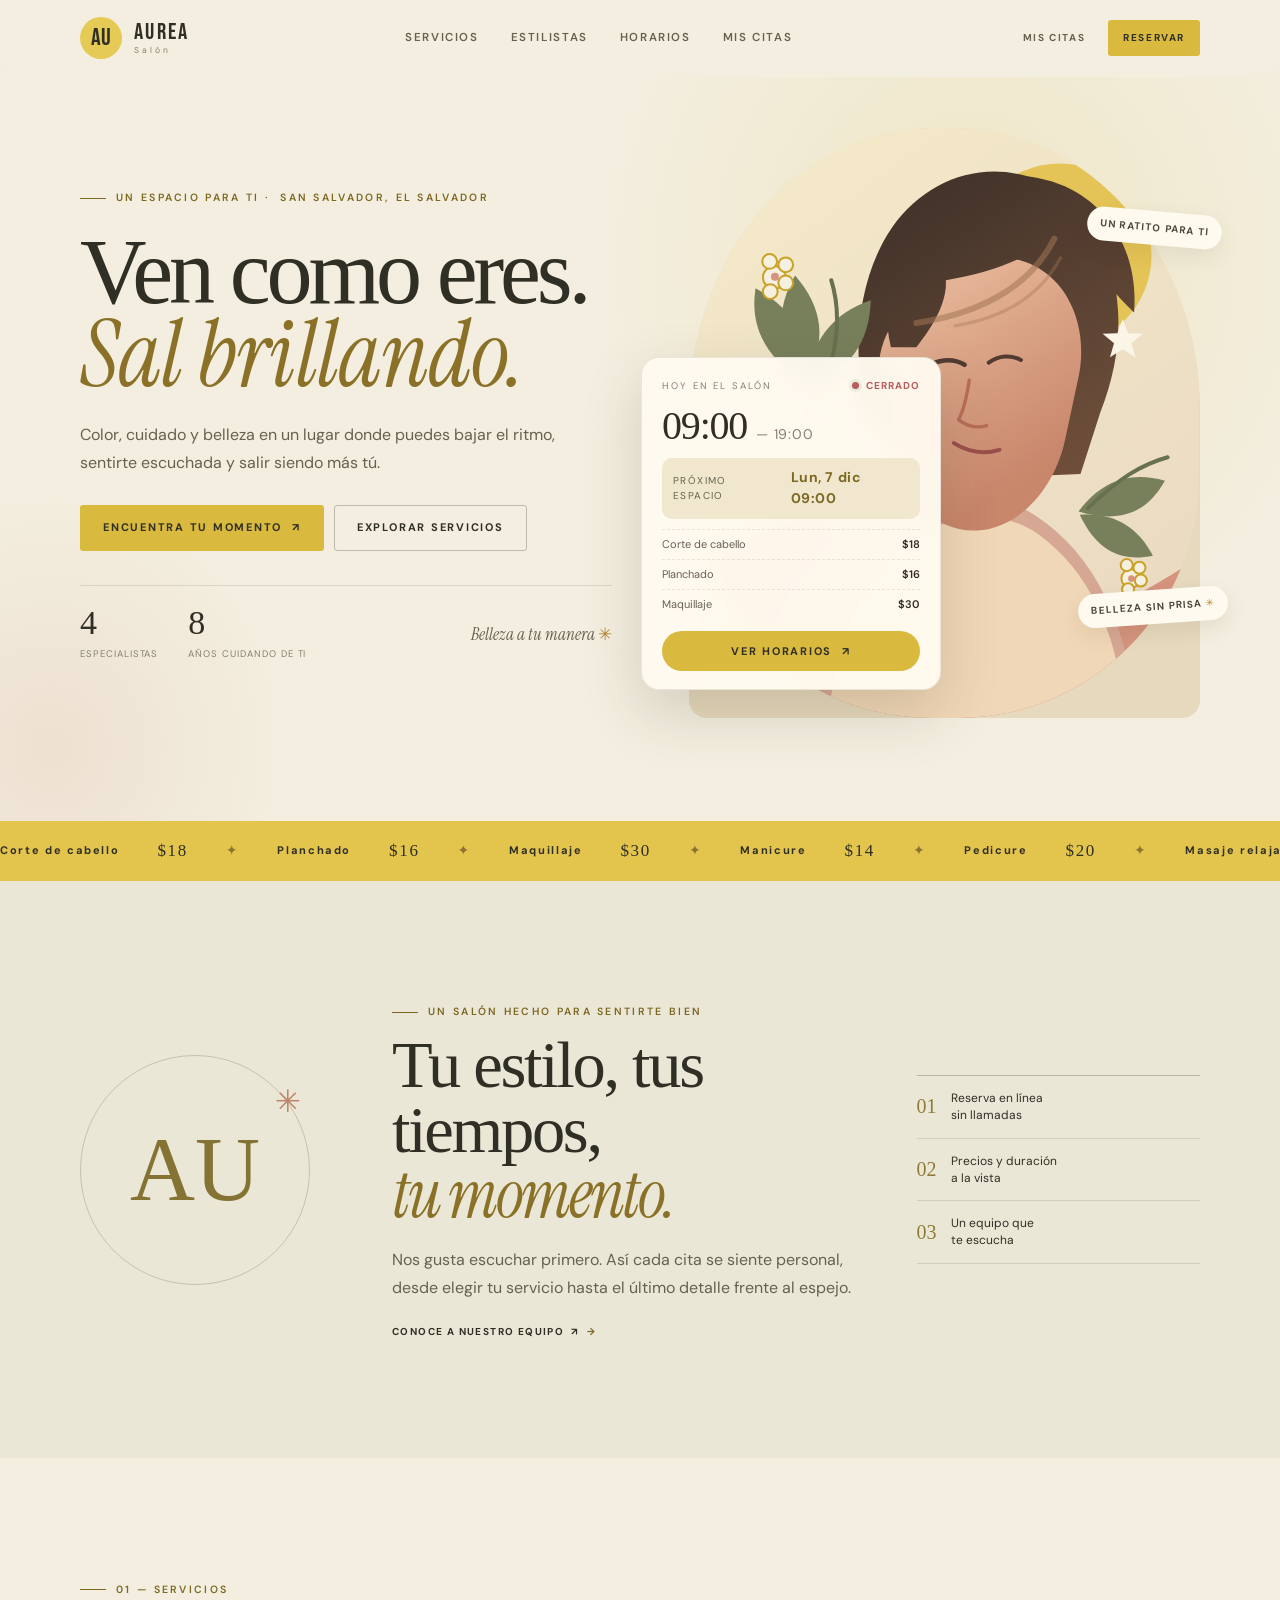
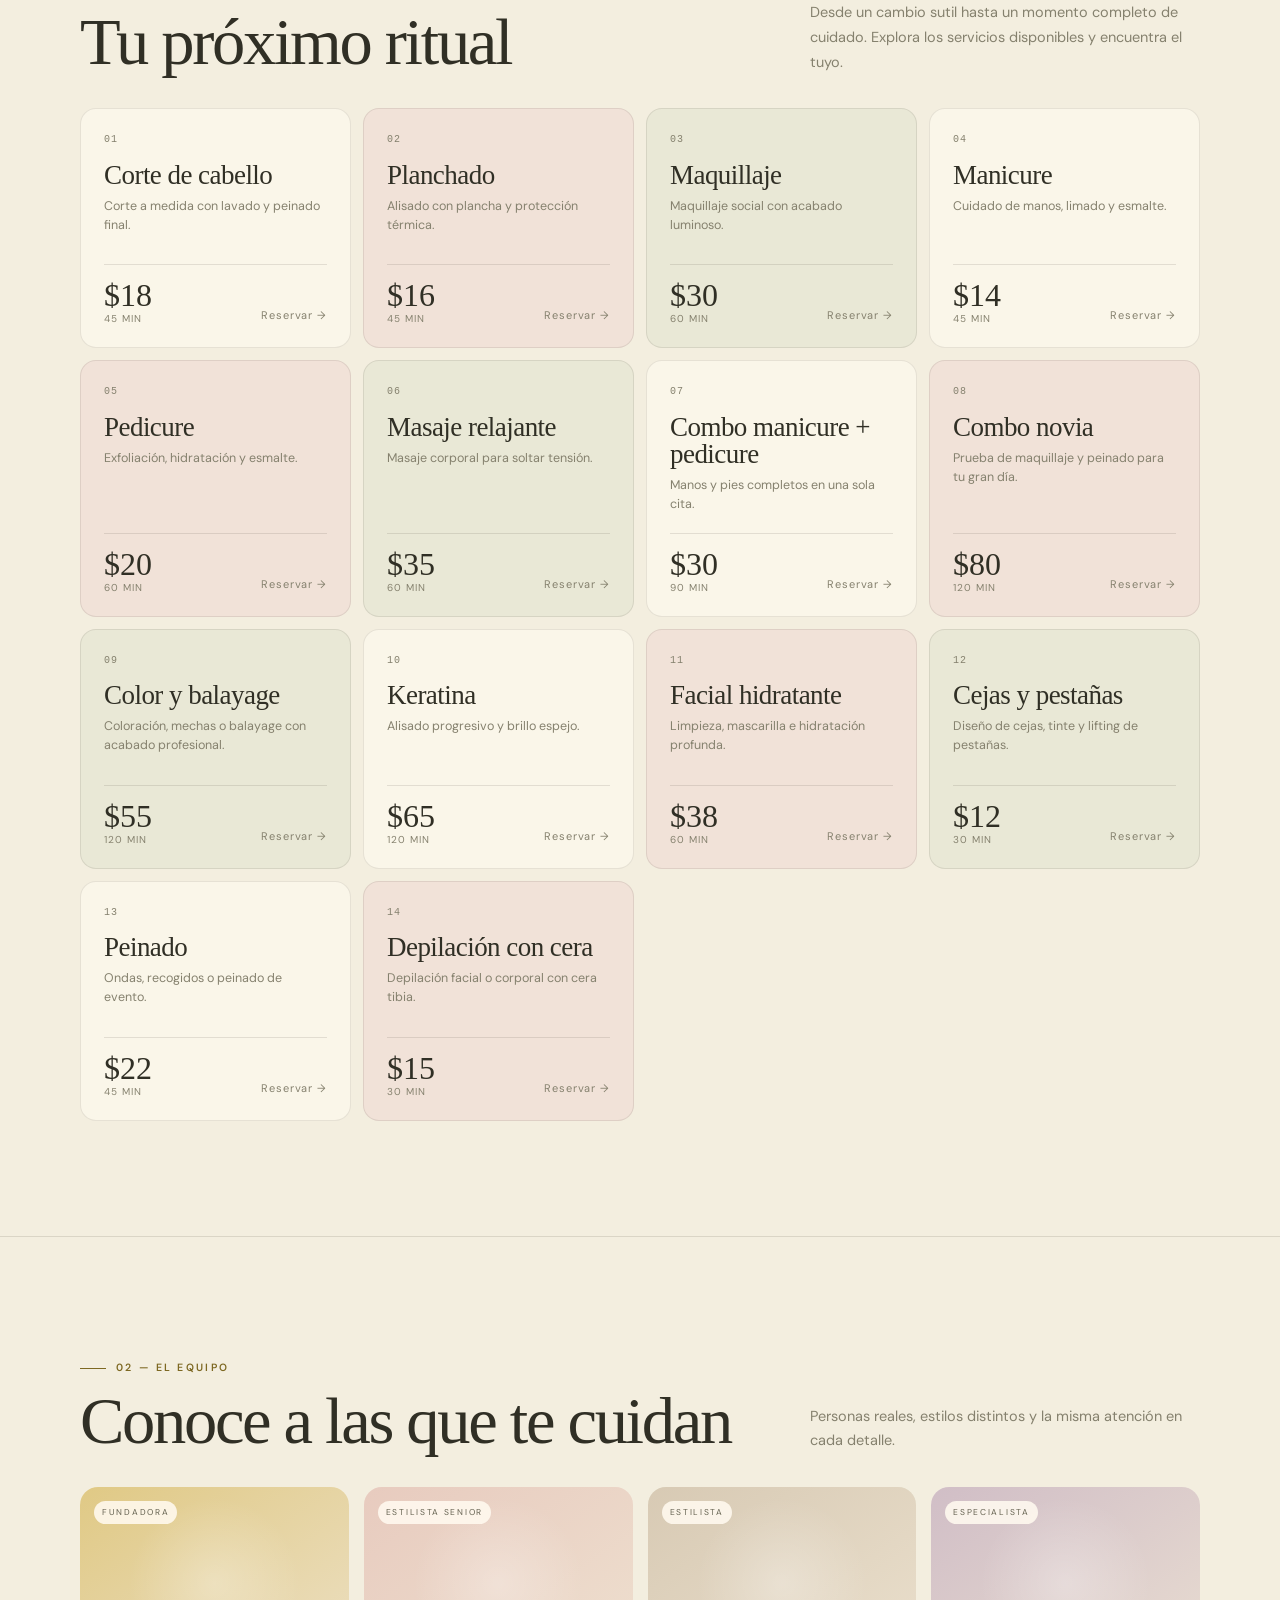
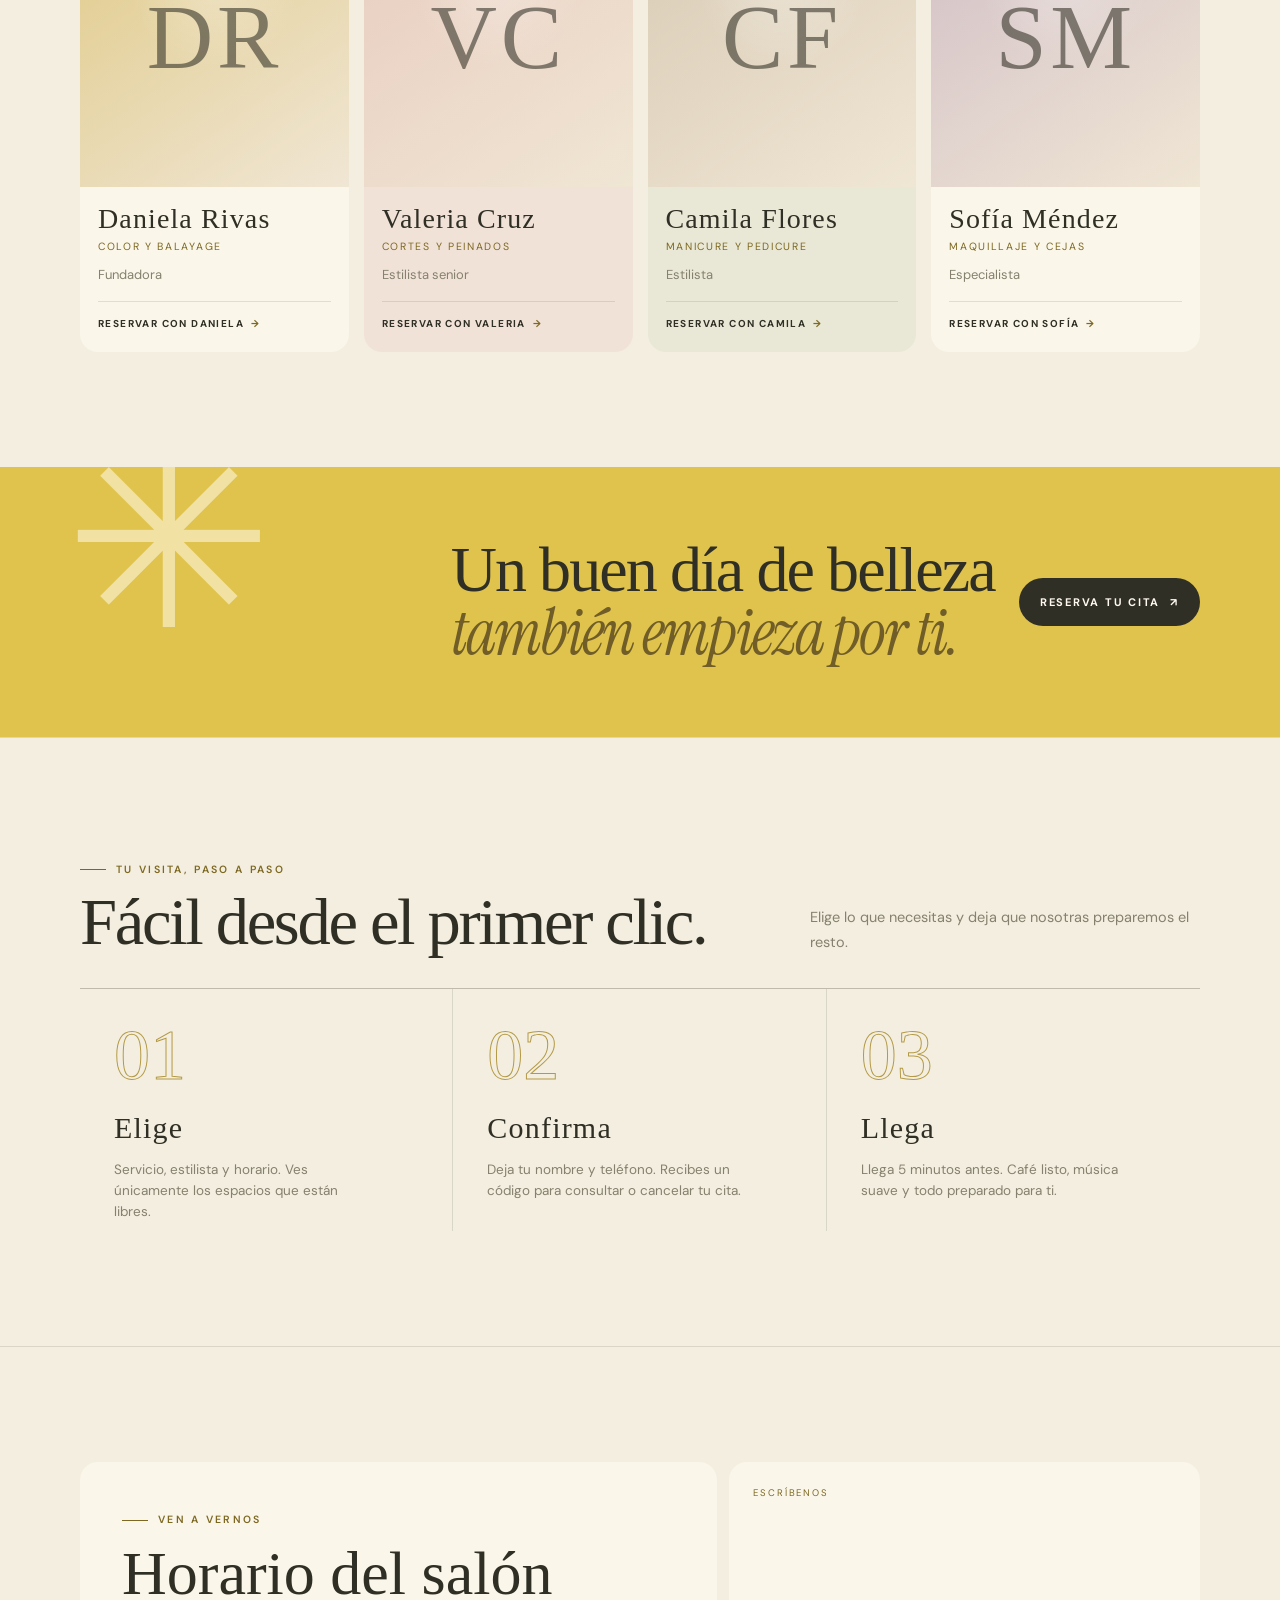
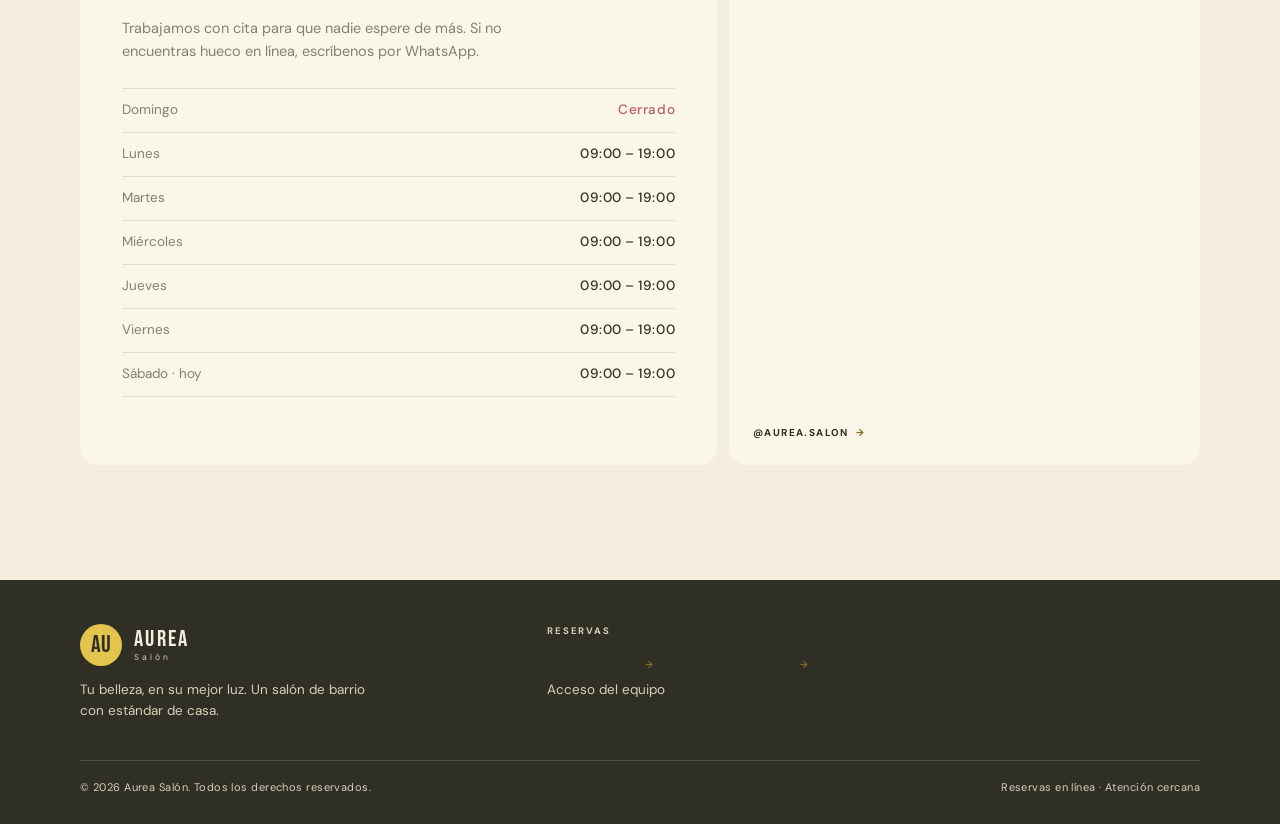
==== commit 5d40b0ad: "Rediseña la portada con estilo editorial luminoso" ====
--- a/index.html
+++ b/index.html
@@ -10,7 +10,7 @@
   <link rel="preconnect" href="https://fonts.googleapis.com">
   <link rel="preconnect" href="https://fonts.gstatic.com" crossorigin>
   <link href="https://fonts.googleapis.com/css2?family=Bebas+Neue&family=DM+Sans:wght@300;400;500;600;700&family=Instrument+Serif:ital@0;1&display=swap" rel="stylesheet">
-  <link rel="stylesheet" href="css/styles.css?v=20261121a">
+  <link rel="stylesheet" href="css/styles.css?v=20261121b">
 </head>
 <body>
   <a class="sr-only" href="#inicio">Saltar al contenido</a>
@@ -46,41 +46,38 @@
     <!-- HERO -->
     <section class="hero" id="inicio">
       <div class="container hero__grid">
-        <div>
-          <span class="eyebrow" data-reveal>Salón de belleza · <span data-config="ciudad">El Salvador</span> · desde <span data-config="anio">2018</span></span>
-          <h1 class="hero__title" data-reveal>Tu belleza,<br><em>en su mejor luz</em>.</h1>
+        <div class="hero__copy">
+          <span class="eyebrow" data-reveal>Un espacio para ti · <span data-config="ciudad">El Salvador</span></span>
+          <h1 class="hero__title" data-reveal>Ven como eres.<br><em>Sal brillando.</em></h1>
           <p class="hero__lead" data-reveal>
-            Cortes, color, uñas, maquillaje y masajes en un espacio pensado para consentirte.
-            Reserva tu cita, llega a relajarte y sal con esa luz que solo tú tienes.
+            Color, cuidado y belleza en un lugar donde puedes bajar el ritmo, sentirte escuchada y salir siendo más tú.
           </p>
           <div class="hero__actions" data-reveal>
-            <button class="btn btn--primary" type="button" data-open-booking>
-              Reservar cita <span class="btn__arrow" aria-hidden="true">→</span>
-            </button>
-            <a class="btn btn--outline" href="#servicios">Ver servicios</a>
+            <button class="btn btn--primary" type="button" data-open-booking>Encuentra tu momento <span class="btn__arrow" aria-hidden="true">↗</span></button>
+            <a class="btn btn--outline" href="#servicios">Explorar servicios</a>
           </div>
           <div class="hero__meta" data-reveal>
-            <div class="hero__stat"><strong id="stat-years">8</strong><span>Años de experiencia</span></div>
-            <div class="hero__stat"><strong>4.9</strong><span>320 reseñas</span></div>
-            <div class="hero__stat"><strong id="stat-stylists">4</strong><span>Estilistas</span></div>
-          </div>
-        </div>
-
-        <aside class="hero-card" data-reveal aria-label="Estado del salón">
-          <div class="hero-card__top">
-            <span class="hero-card__label">Hoy en el salón</span>
-            <span class="status-dot status-dot--open" id="hero-status">Abierto</span>
-          </div>
-          <div class="hero-card__hours" id="hero-hours">09:00 <small>— 19:00</small></div>
-          <div class="hero-card__next">
-            <span>Próximo hueco</span>
-            <strong id="hero-next">—</strong>
-          </div>
-          <div class="hero-card__list" id="hero-services"></div>
-          <button class="btn btn--primary btn--block" type="button" data-open-booking>
-            Elegir horario <span class="btn__arrow" aria-hidden="true">→</span>
-          </button>
-        </aside>
+            <div class="hero__stat"><strong id="stat-stylists">4</strong><span>Especialistas</span></div>
+            <div class="hero__stat"><strong id="stat-years">8</strong><span>Años cuidando de ti</span></div>
+            <span class="hero__signature">Belleza a tu manera <span aria-hidden="true">✳</span></span>
+          </div>
+        </div>
+
+        <div class="hero__visual" data-reveal>
+          <img class="hero__art" src="assets/aurea-hero.svg" alt="Ilustración cálida de una mujer con el cabello recogido y flores" fetchpriority="high">
+          <span class="hero__visual-note hero__visual-note--top">Un ratito para ti</span>
+          <span class="hero__visual-note hero__visual-note--bottom">Belleza sin prisa <span aria-hidden="true">✳</span></span>
+          <aside class="hero-card" aria-label="Disponibilidad del salón">
+            <div class="hero-card__top">
+              <span class="hero-card__label">Hoy en el salón</span>
+              <span class="status-dot status-dot--open" id="hero-status">Abierto</span>
+            </div>
+            <div class="hero-card__hours" id="hero-hours">09:00 <small>— 19:00</small></div>
+            <div class="hero-card__next"><span>Próximo espacio</span><strong id="hero-next">—</strong></div>
+            <div class="hero-card__list" id="hero-services"></div>
+            <button class="btn btn--primary btn--block" type="button" data-open-booking>Ver horarios <span class="btn__arrow" aria-hidden="true">↗</span></button>
+          </aside>
+        </div>
       </div>
     </section>
 
@@ -90,14 +87,31 @@
     </div>
 
     <!-- SERVICIOS -->
+    <section class="section intro-section" id="bienvenida">
+      <div class="container intro-grid">
+        <div class="intro-mark" aria-hidden="true">AU<span>✳</span></div>
+        <div class="intro-copy">
+          <span class="eyebrow">Un salón hecho para sentirte bien</span>
+          <h2>Tu estilo, tus tiempos,<br><em>tu momento.</em></h2>
+          <p>Nos gusta escuchar primero. Así cada cita se siente personal, desde elegir tu servicio hasta el último detalle frente al espejo.</p>
+          <a class="link-arrow" href="#estilistas">Conoce a nuestro equipo <span aria-hidden="true">↗</span></a>
+        </div>
+        <div class="intro-points">
+          <div><span>01</span><p>Reserva en línea<br>sin llamadas</p></div>
+          <div><span>02</span><p>Precios y duración<br>a la vista</p></div>
+          <div><span>03</span><p>Un equipo que<br>te escucha</p></div>
+        </div>
+      </div>
+    </section>
+
     <section class="section" id="servicios">
       <div class="container">
         <div class="section-head">
           <div>
             <span class="eyebrow">01 — Servicios</span>
-            <h2>La carta de belleza</h2>
-          </div>
-          <p>Precios claros y tiempos reales. Elige tu servicio o combo y reserva en menos de un minuto.</p>
+            <h2>Tu próximo ritual</h2>
+          </div>
+          <p>Desde un cambio sutil hasta un momento completo de cuidado. Explora los servicios disponibles y encuentra el tuyo.</p>
         </div>
         <div class="services-grid" id="services-grid" data-reveal></div>
       </div>
@@ -109,11 +123,19 @@
         <div class="section-head">
           <div>
             <span class="eyebrow">02 — El equipo</span>
-            <h2>Manos de confianza</h2>
-          </div>
-          <p>Cuatro especialistas, un mismo estándar. Reserva con la estilista que mejor te conozca.</p>
+            <h2>Conoce a las que te cuidan</h2>
+          </div>
+          <p>Personas reales, estilos distintos y la misma atención en cada detalle.</p>
         </div>
         <div class="barbers-grid" id="stylists-grid" data-reveal></div>
+      </div>
+    </section>
+
+    <section class="editorial-banner">
+      <div class="container editorial-banner__inner">
+        <span class="editorial-banner__flower" aria-hidden="true">✳</span>
+        <p>Un buen día de belleza<br><em>también empieza por ti.</em></p>
+        <button class="btn btn--dark" type="button" data-open-booking>Reserva tu cita <span aria-hidden="true">↗</span></button>
       </div>
     </section>
 
@@ -122,10 +144,10 @@
       <div class="container">
         <div class="section-head">
           <div>
-            <span class="eyebrow">03 — Cómo funciona</span>
-            <h2>Sin llamadas. Sin esperas.</h2>
-          </div>
-          <p>Tu cita queda registrada al instante y te confirmamos por WhatsApp.</p>
+            <span class="eyebrow">Tu visita, paso a paso</span>
+            <h2>Fácil desde el primer clic.</h2>
+          </div>
+          <p>Elige lo que necesitas y deja que nosotras preparemos el resto.</p>
         </div>
         <div class="steps" data-reveal>
           <div class="step">
@@ -152,7 +174,7 @@
       <div class="container">
         <div class="contact-grid">
           <div class="contact-panel" data-reveal>
-            <span class="eyebrow">04 — Visítanos</span>
+            <span class="eyebrow">Ven a vernos</span>
             <h2 style="margin-top:14px">Horario del salón</h2>
             <p>Trabajamos con cita para que nadie espere de más. Si no encuentras hueco en línea, escríbenos por WhatsApp.</p>
             <div class="hours" id="hours-list"></div>
@@ -217,7 +239,7 @@
       </div>
       <div class="footer-bottom">
       <span>© <span id="year">2026</span> <span data-config="nombre_negocio">Aurea Salón</span>. Todos los derechos reservados.</span>
-      <span>Reservas en línea · Datos en Google Sheets</span>
+      <span>Reservas en línea · Atención cercana</span>
       </div>
     </div>
   </footer>
--- a/css/styles.css
+++ b/css/styles.css
@@ -1482,6 +1482,200 @@
   .jornada-team { grid-template-columns: 1fr; }
   .stepper__label { font-size: 7.5px; letter-spacing: 0.1em; }
   .slot-grid { grid-template-columns: repeat(2, 1fr); }
+}
+
+/* ---------- AUREA: página editorial inspirada en una experiencia de salón luminosa ---------- */
+body:not(.admin-body) {
+  --ink: #f3eedf;
+  --ink-2: #fffaf0;
+  --surface: #fffaf0;
+  --surface-2: #eee6d2;
+  --cream: #302f25;
+  --cream-dim: #656251;
+  --muted: #85816e;
+  --copper: #7d6822;
+  --copper-bright: #d9ba3f;
+  --rose: #c47e72;
+  --rose-soft: #f1ded5;
+  --line: rgba(48, 47, 37, .13);
+  --line-strong: rgba(48, 47, 37, .27);
+  background: var(--ink);
+}
+body:not(.admin-body) .btn--primary { background: #d9ba3f; color: #302f25; }
+body:not(.admin-body) .btn--primary:hover { background: #c8a92f; }
+body:not(.admin-body) .btn--outline:hover { background: rgba(48, 47, 37, .06); }
+body:not(.admin-body) .site-header { background: rgba(243, 238, 223, .86); backdrop-filter: blur(16px); }
+body:not(.admin-body) .site-header.is-scrolled { background: rgba(243, 238, 223, .96); }
+body:not(.admin-body) .brand__mark { border-radius: 50%; background: #e6ca56; color: #302f25; }
+body:not(.admin-body) .brand__mark::after { display: none; }
+body:not(.admin-body) .hero {
+  padding-top: clamp(28px, 4vw, 56px);
+  padding-bottom: clamp(58px, 8vw, 106px);
+  background: #f3eedf;
+}
+body:not(.admin-body) .hero::before {
+  opacity: 1;
+  background: radial-gradient(40% 75% at 76% 25%, rgba(224, 198, 94, .2), transparent 72%),
+    radial-gradient(24% 45% at 4% 90%, rgba(200, 126, 114, .12), transparent 75%);
+}
+body:not(.admin-body) .hero__grid { grid-template-columns: 1fr .96fr; gap: clamp(38px, 6vw, 86px); }
+body:not(.admin-body) .hero__copy { padding-block: 26px; }
+body:not(.admin-body) .hero__title {
+  max-width: 680px;
+  margin-top: 24px;
+  font-family: var(--font-serif);
+  font-size: clamp(58px, 7.2vw, 100px);
+  font-weight: 400;
+  line-height: .9;
+  letter-spacing: -.045em;
+  text-transform: none;
+}
+body:not(.admin-body) .hero__title em { color: #8a7127; font-family: var(--font-serif); }
+body:not(.admin-body) .hero__lead { max-width: 490px; margin-top: 24px; font-size: 16px; line-height: 1.75; }
+body:not(.admin-body) .hero__actions { margin-top: 28px; }
+body:not(.admin-body) .hero__meta { align-items: center; gap: 20px 30px; margin-top: 34px; padding-top: 20px; }
+body:not(.admin-body) .hero__stat strong { font-family: var(--font-serif); font-size: 34px; font-weight: 400; }
+body:not(.admin-body) .hero__stat span { letter-spacing: .1em; }
+body:not(.admin-body) .hero__signature { margin-left: auto; color: var(--cream-dim); font-family: var(--font-serif); font-size: 17px; font-style: italic; }
+body:not(.admin-body) .hero__signature span { color: #b88731; font-style: normal; }
+body:not(.admin-body) .hero__visual {
+  position: relative;
+  min-height: 590px;
+  border-radius: 48% 48% 18px 18px;
+  background: #e6d9bd;
+}
+body:not(.admin-body) .hero__art { position: absolute; inset: 0; width: 100%; height: 100%; object-fit: cover; border-radius: inherit; }
+body:not(.admin-body) .hero__visual-note { position: absolute; z-index: 2; padding: 9px 13px; border-radius: 99px; background: #fffaf0; color: #4c4939; font-size: 10px; font-weight: 700; letter-spacing: .12em; text-transform: uppercase; box-shadow: 0 8px 22px rgba(52, 44, 28, .08); }
+body:not(.admin-body) .hero__visual-note--top { top: 14%; right: -22px; transform: rotate(5deg); }
+body:not(.admin-body) .hero__visual-note--bottom { bottom: 16%; right: -28px; transform: rotate(-4deg); }
+body:not(.admin-body) .hero__visual-note--bottom span { color: #b88731; }
+body:not(.admin-body) .hero-card {
+  position: absolute;
+  z-index: 3;
+  left: -48px;
+  bottom: 28px;
+  width: min(300px, 76%);
+  padding: 20px 20px 18px;
+  border: 1px solid rgba(48, 47, 37, .1);
+  border-radius: 18px;
+  background: rgba(255, 250, 240, .96);
+  box-shadow: 0 22px 58px rgba(55, 46, 27, .17);
+  backdrop-filter: blur(12px);
+}
+body:not(.admin-body) .hero-card::before { display: none; }
+body:not(.admin-body) .hero-card__hours { font-family: var(--font-serif); font-size: 40px; letter-spacing: -.03em; }
+body:not(.admin-body) .hero-card__hours small { font-family: var(--font-body); font-size: 14px; }
+body:not(.admin-body) .hero-card__next { margin-top: 12px; padding: 9px 11px; border-radius: 10px; background: #f0e7ce; border: 0; }
+body:not(.admin-body) .hero-card__next strong { font-family: var(--font-body); font-size: 14px; }
+body:not(.admin-body) .hero-card__list { margin-top: 10px; }
+body:not(.admin-body) .hero-card__row { padding: 6px 0; border-color: rgba(48, 47, 37, .1); font-size: 11px; }
+body:not(.admin-body) .hero-card .btn { min-height: 40px; margin-top: 12px; border-radius: 99px; }
+body:not(.admin-body) .ticker { padding-block: 17px; border: 0; background: #e3c44d; }
+body:not(.admin-body) .ticker__item { color: #302f25; font-family: var(--font-body); font-size: 11px; font-weight: 700; letter-spacing: .15em; }
+body:not(.admin-body) .ticker__item::after { color: #8e7330; }
+body:not(.admin-body) .ticker__item b { color: #302f25; font-family: var(--font-serif); font-size: 17px; font-weight: 400; }
+body:not(.admin-body) .section { padding-block: clamp(72px, 9vw, 120px); }
+body:not(.admin-body) .section-head { align-items: end; margin-bottom: 34px; }
+body:not(.admin-body) .section-head h2,
+body:not(.admin-body) .intro-copy h2 {
+  margin-top: 11px;
+  font-family: var(--font-serif);
+  font-size: clamp(42px, 5.2vw, 68px);
+  font-weight: 400;
+  line-height: .98;
+  letter-spacing: -.035em;
+  text-transform: none;
+}
+body:not(.admin-body) .section-head p { max-width: 390px; line-height: 1.7; }
+body:not(.admin-body) .service-card { min-height: 240px; padding: 23px; border: 1px solid rgba(48, 47, 37, .1); border-radius: 16px; background: #faf6e9; }
+body:not(.admin-body) .service-card:nth-child(3n + 2) { background: #f1e2d8; }
+body:not(.admin-body) .service-card:nth-child(3n) { background: #e9e8d6; }
+body:not(.admin-body) .service-card:hover { border-color: #c7ad50; background: #fffaf0; }
+body:not(.admin-body) .service-card h3 { font-family: var(--font-serif); font-size: 27px; font-weight: 400; letter-spacing: -.02em; text-transform: none; }
+body:not(.admin-body) .service-card__foot { border-color: rgba(48, 47, 37, .12); }
+body:not(.admin-body) .service-card__price { font-family: var(--font-serif); font-size: 32px; }
+body:not(.admin-body) .barbers-grid { grid-template-columns: repeat(4, minmax(0, 1fr)); gap: 15px; }
+body:not(.admin-body) .barber-card { border: 0; border-radius: 18px; background: #faf6e9; }
+body:not(.admin-body) .barber-card:nth-child(4n + 2) { background: #f1e2d8; }
+body:not(.admin-body) .barber-card:nth-child(4n + 3) { background: #e9e8d6; }
+body:not(.admin-body) .barber-card__art { height: 300px; background: linear-gradient(145deg, color-mix(in srgb, var(--barber-color, #d9ba3f) 48%, #f5eddb), #f0e6d4); }
+body:not(.admin-body) .barber-card__art::after { background: radial-gradient(circle at 50% 32%, rgba(255,255,255,.28), transparent 35%); }
+body:not(.admin-body) .barber-card__initials { color: rgba(48, 47, 37, .58); font-family: var(--font-serif); font-size: 92px; font-weight: 400; }
+body:not(.admin-body) .barber-card__tag { border: 0; background: rgba(255,250,240,.88); }
+body:not(.admin-body) .barber-card__body h3 { font-family: var(--font-serif); font-size: 28px; font-weight: 400; text-transform: none; }
+body:not(.admin-body) .barber-card__foot { border-color: rgba(48, 47, 37, .12); }
+body:not(.admin-body) .intro-section { background: #eae7d7; }
+body:not(.admin-body) .intro-grid { display: grid; grid-template-columns: .7fr 1.3fr .8fr; align-items: center; gap: clamp(28px, 5vw, 72px); }
+body:not(.admin-body) .intro-mark { position: relative; display: grid; place-items: center; width: min(100%, 230px); aspect-ratio: 1; border: 1px solid rgba(48,47,37,.2); border-radius: 50%; color: #857333; font-family: var(--font-serif); font-size: 90px; }
+body:not(.admin-body) .intro-mark span { position: absolute; right: 8px; top: 22px; color: #be856b; font-family: var(--font-body); font-size: 31px; }
+body:not(.admin-body) .intro-copy h2 em { color: #8a7127; font-weight: 400; }
+body:not(.admin-body) .intro-copy p { max-width: 520px; margin-top: 18px; color: var(--cream-dim); line-height: 1.8; }
+body:not(.admin-body) .intro-copy .link-arrow { margin-top: 21px; }
+body:not(.admin-body) .intro-points { border-top: 1px solid var(--line-strong); }
+body:not(.admin-body) .intro-points > div { display: flex; align-items: center; gap: 14px; padding: 14px 0; border-bottom: 1px solid var(--line); }
+body:not(.admin-body) .intro-points span { color: #907c36; font-family: var(--font-serif); font-size: 20px; }
+body:not(.admin-body) .intro-points p { font-size: 12px; line-height: 1.4; }
+body:not(.admin-body) .editorial-banner { overflow: hidden; background: #dfc34d; }
+body:not(.admin-body) .editorial-banner__inner { position: relative; display: flex; align-items: center; justify-content: space-between; min-height: 270px; gap: 24px; padding-block: 42px; }
+body:not(.admin-body) .editorial-banner__inner p { margin-left: auto; font-family: var(--font-serif); font-size: clamp(36px, 5vw, 66px); line-height: .98; letter-spacing: -.03em; }
+body:not(.admin-body) .editorial-banner__inner em { color: #705d27; font-weight: 400; }
+body:not(.admin-body) .editorial-banner__flower { position: absolute; left: 2%; top: -50px; color: rgba(255,250,235,.55); font-size: 250px; line-height: 1; }
+body:not(.admin-body) .btn--dark { position: relative; z-index: 1; min-height: 48px; padding-inline: 20px; border-radius: 99px; background: #302f25; color: #fffaf0; }
+body:not(.admin-body) .btn--dark:hover { background: #4c4939; }
+body:not(.admin-body) .steps { border-top: 1px solid var(--line-strong); }
+body:not(.admin-body) .step { border-color: var(--line); }
+body:not(.admin-body) .step__num { -webkit-text-stroke-color: #b39a46; font-family: var(--font-serif); font-size: 72px; }
+body:not(.admin-body) .step h3 { font-family: var(--font-serif); font-size: 30px; font-weight: 400; text-transform: none; }
+body:not(.admin-body) .contact-panel,
+body:not(.admin-body) .contact-block { border: 0; border-radius: 18px; background: #faf6e9; }
+body:not(.admin-body) .contact-panel h2 { font-family: var(--font-serif); font-size: clamp(42px, 5vw, 62px); font-weight: 400; line-height: .98; text-transform: none; }
+body:not(.admin-body) .contact-panel .btn,
+body:not(.admin-body) .contact-actions .btn { border-radius: 99px; }
+body:not(.admin-body) .site-footer { border: 0; background: #302f25; color: #f3eedf; }
+body:not(.admin-body) .site-footer .brand__sub,
+body:not(.admin-body) .site-footer .footer-brand p,
+body:not(.admin-body) .site-footer .footer-col h4,
+body:not(.admin-body) .site-footer .footer-col a,
+body:not(.admin-body) .site-footer .footer-col span,
+body:not(.admin-body) .site-footer .footer-bottom,
+body:not(.admin-body) .site-footer .footer-bottom a { color: #d5cfb8; }
+body:not(.admin-body) .site-footer .footer-bottom { border-color: rgba(255,255,255,.17); }
+body:not(.admin-body) .site-footer .brand__mark { background: #e3c44d; }
+
+@media (max-width: 980px) {
+  body:not(.admin-body) .hero__grid { grid-template-columns: 1fr 1fr; gap: 28px; }
+  body:not(.admin-body) .hero__visual { min-height: 500px; }
+  body:not(.admin-body) .hero-card { left: -18px; }
+  body:not(.admin-body) .intro-grid { grid-template-columns: .55fr 1.45fr; }
+  body:not(.admin-body) .intro-points { grid-column: 2; display: grid; grid-template-columns: repeat(3, 1fr); gap: 12px; }
+  body:not(.admin-body) .intro-points > div { align-items: flex-start; flex-direction: column; }
+  body:not(.admin-body) .barbers-grid { grid-template-columns: repeat(2, minmax(0, 1fr)); }
+}
+@media (max-width: 720px) {
+  body:not(.admin-body) .hero { padding-top: 24px; }
+  body:not(.admin-body) .hero__grid { grid-template-columns: 1fr; gap: 34px; }
+  body:not(.admin-body) .hero__title { font-size: clamp(54px, 14vw, 82px); }
+  body:not(.admin-body) .hero__visual { width: min(100% - 18px, 480px); min-height: 430px; margin-inline: auto; }
+  body:not(.admin-body) .hero-card { left: -10px; bottom: 16px; width: min(280px, 78%); }
+  body:not(.admin-body) .hero__visual-note--top { right: -8px; }
+  body:not(.admin-body) .hero__visual-note--bottom { right: -10px; bottom: 12%; }
+  body:not(.admin-body) .hero__signature { width: 100%; margin-left: 0; }
+  body:not(.admin-body) .section-head { align-items: flex-start; }
+  body:not(.admin-body) .intro-grid { grid-template-columns: 1fr; }
+  body:not(.admin-body) .intro-mark { width: 120px; font-size: 56px; }
+  body:not(.admin-body) .intro-mark span { right: -5px; top: 4px; font-size: 23px; }
+  body:not(.admin-body) .intro-points { grid-column: auto; grid-template-columns: 1fr; gap: 0; }
+  body:not(.admin-body) .intro-points > div { align-items: center; flex-direction: row; }
+  body:not(.admin-body) .barbers-grid { grid-template-columns: 1fr 1fr; gap: 10px; }
+  body:not(.admin-body) .barber-card__art { height: 230px; }
+  body:not(.admin-body) .barber-card__body { padding: 14px; }
+  body:not(.admin-body) .barber-card__body h3 { font-size: 23px; }
+  body:not(.admin-body) .editorial-banner__inner { align-items: flex-start; flex-direction: column; justify-content: center; min-height: 260px; }
+  body:not(.admin-body) .editorial-banner__inner p { margin-left: 0; }
+}
+@media (max-width: 420px) {
+  body:not(.admin-body) .barbers-grid { grid-template-columns: 1fr; }
+  body:not(.admin-body) .barber-card__art { height: 290px; }
 }
 
 /* ============================================================
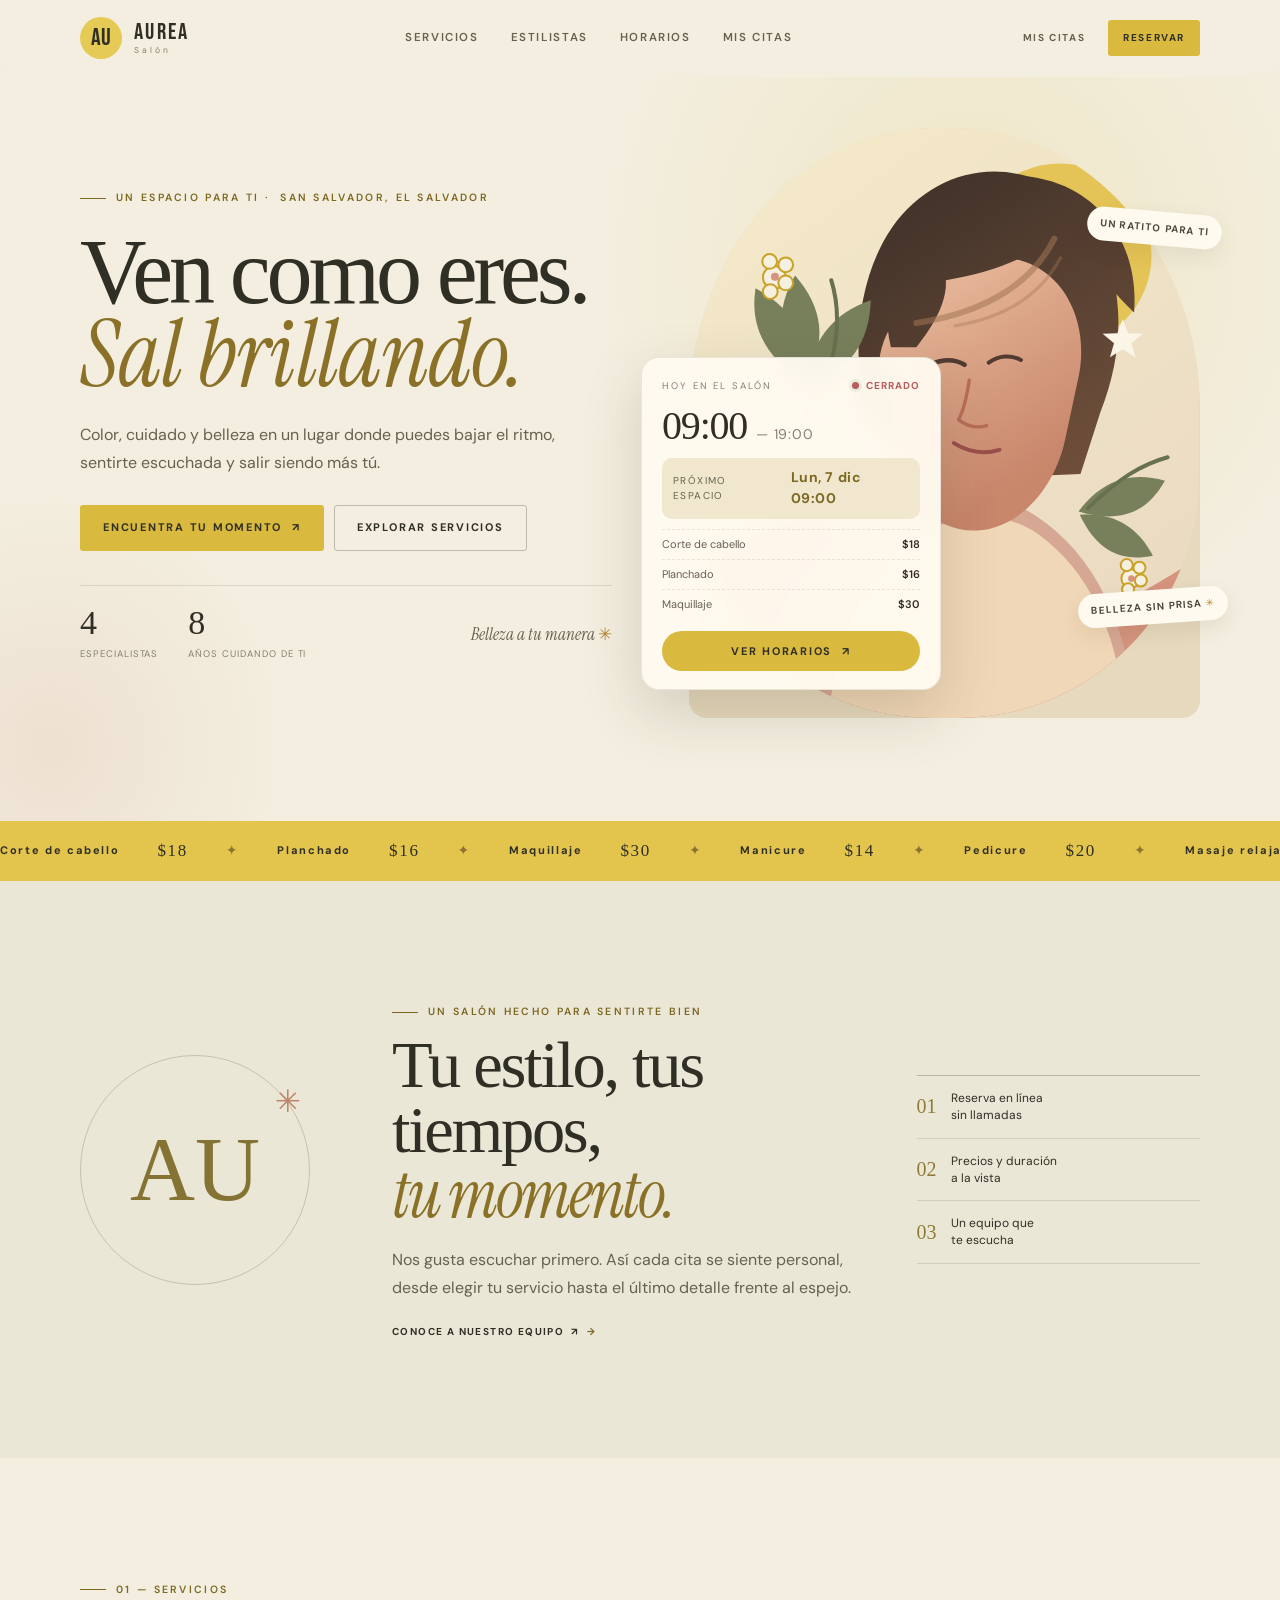
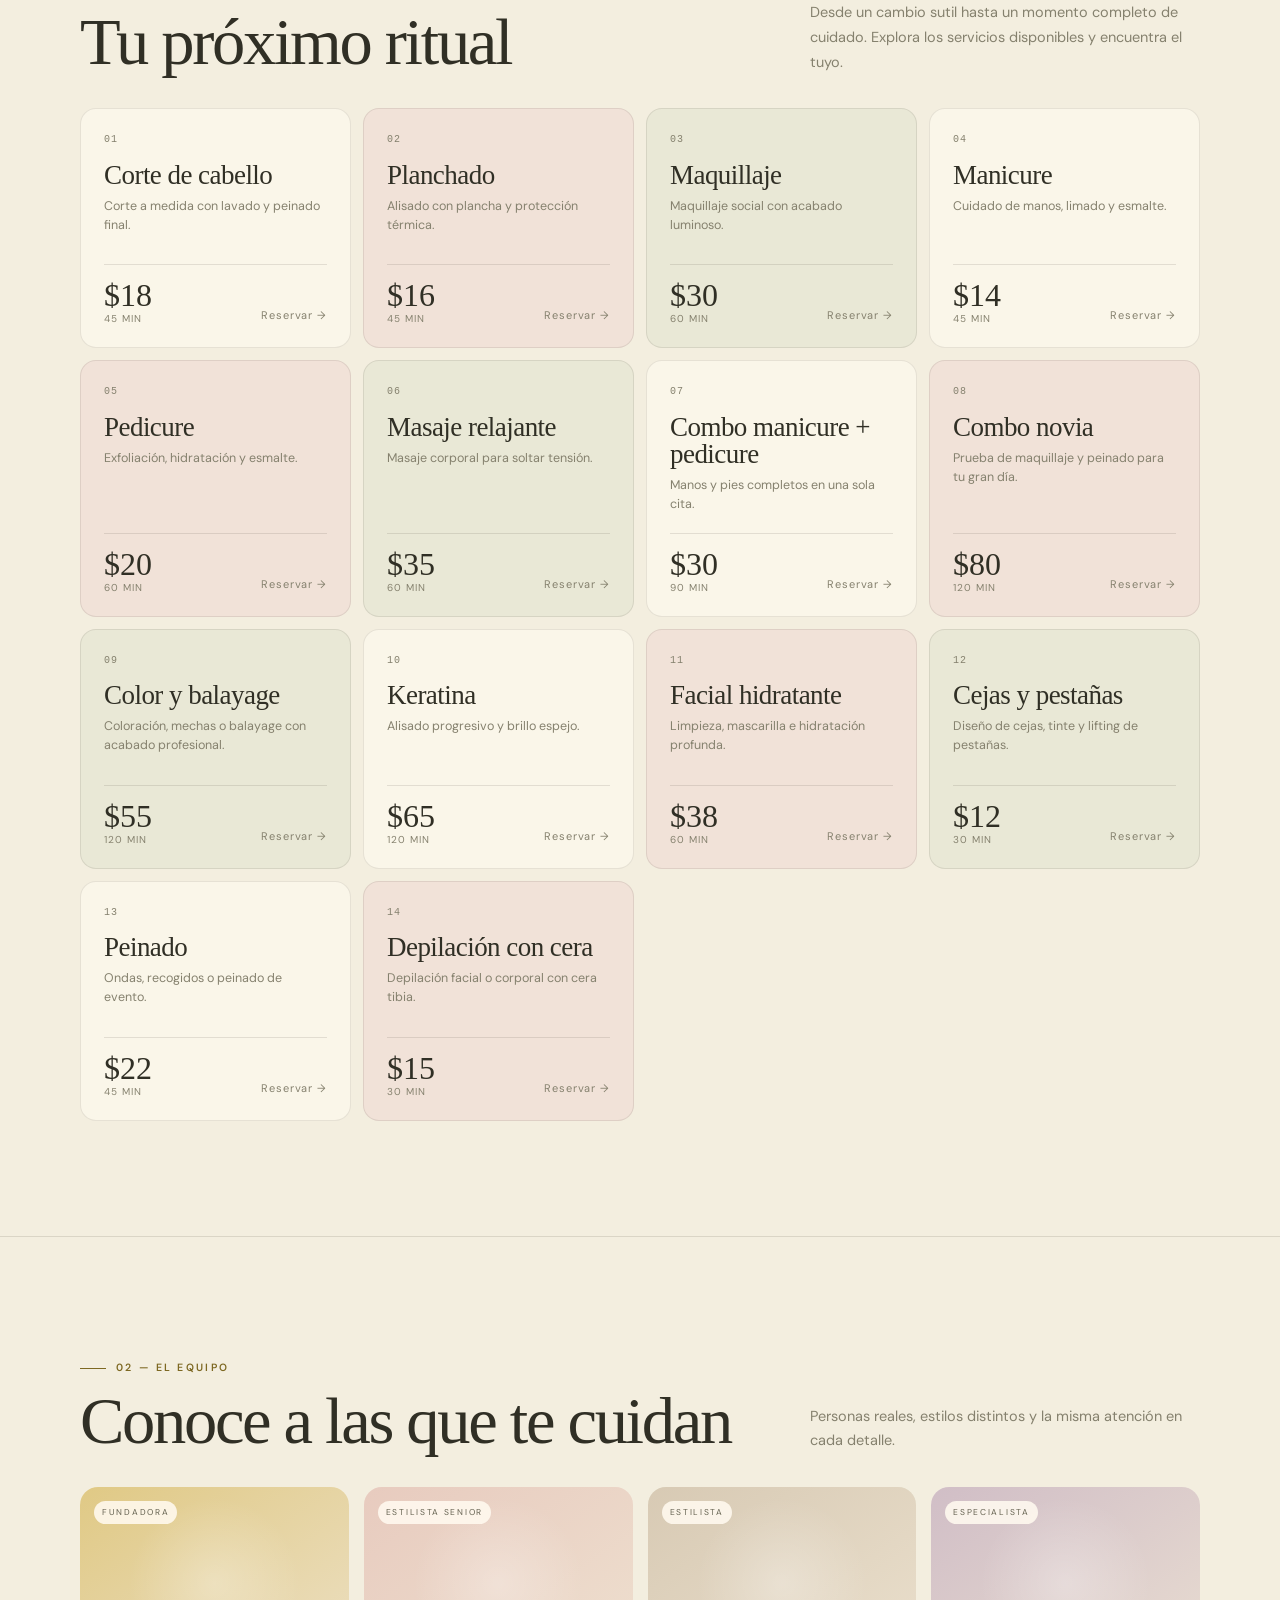
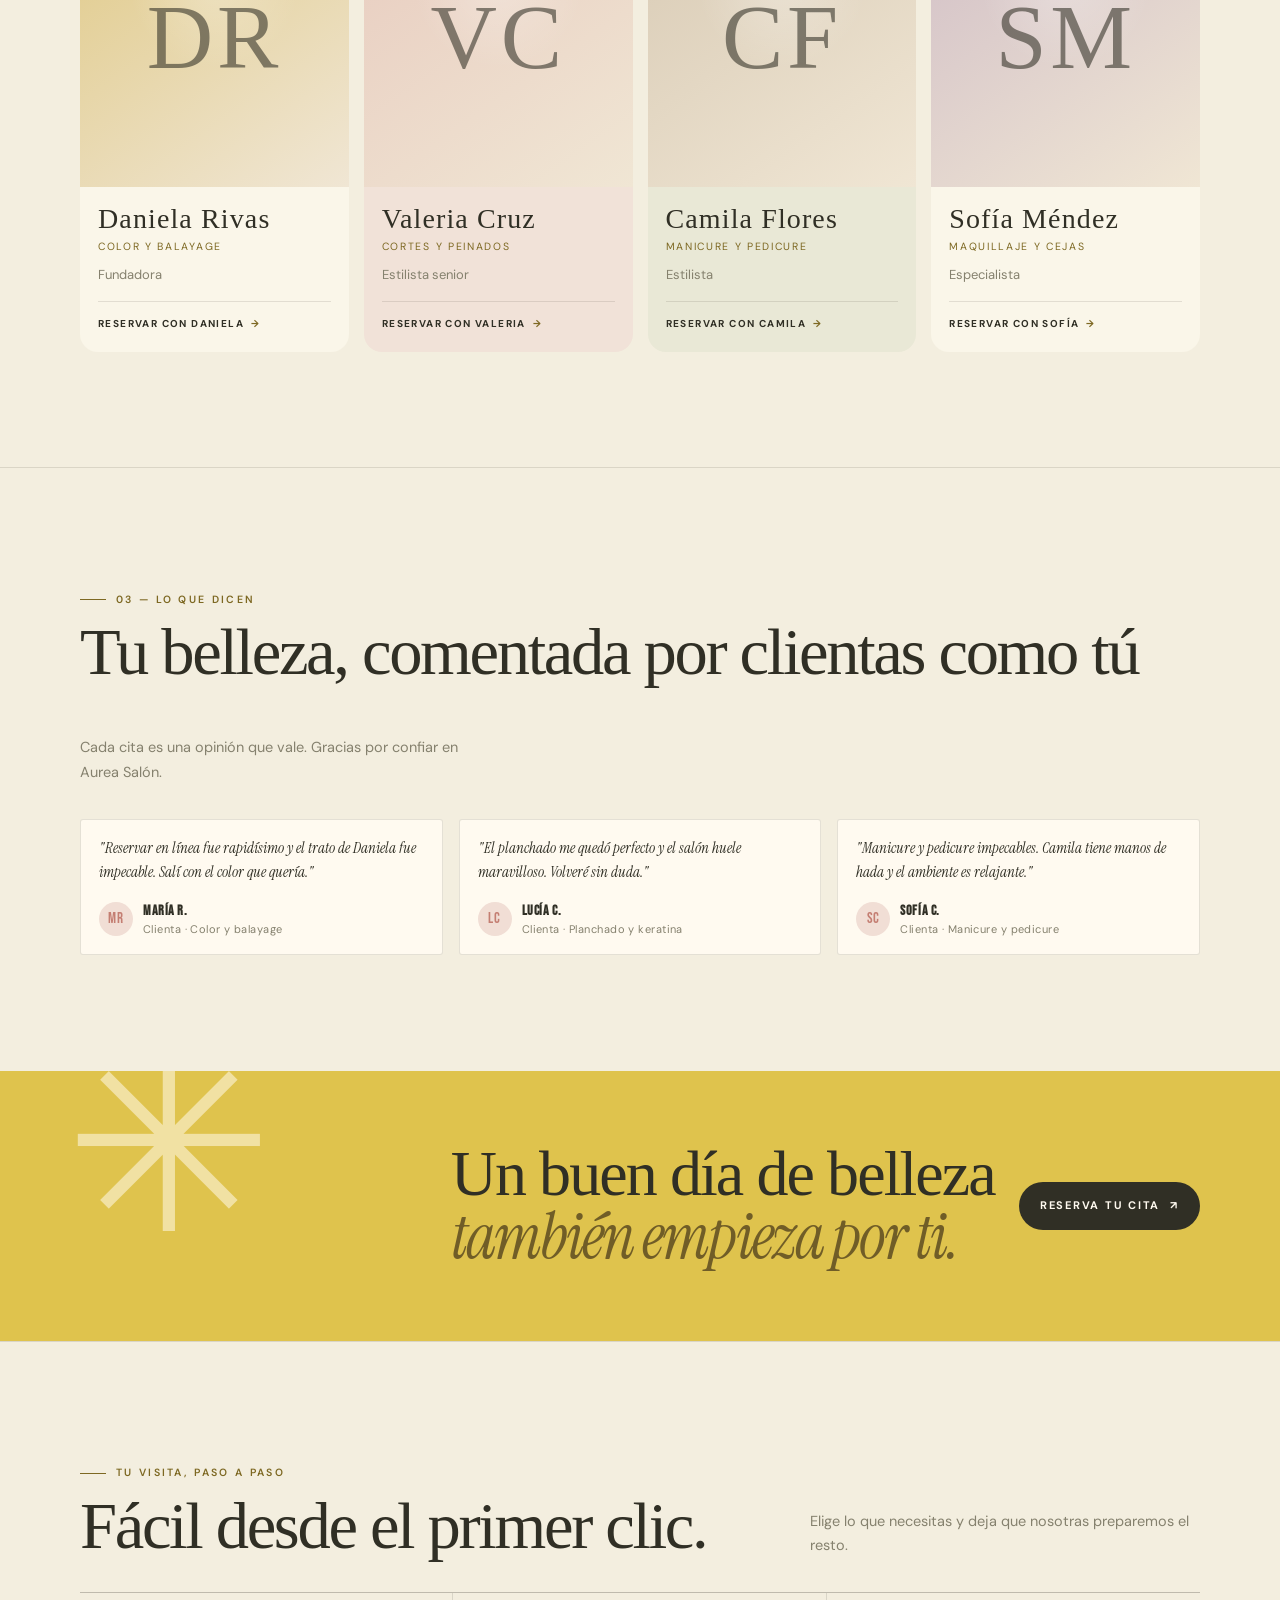
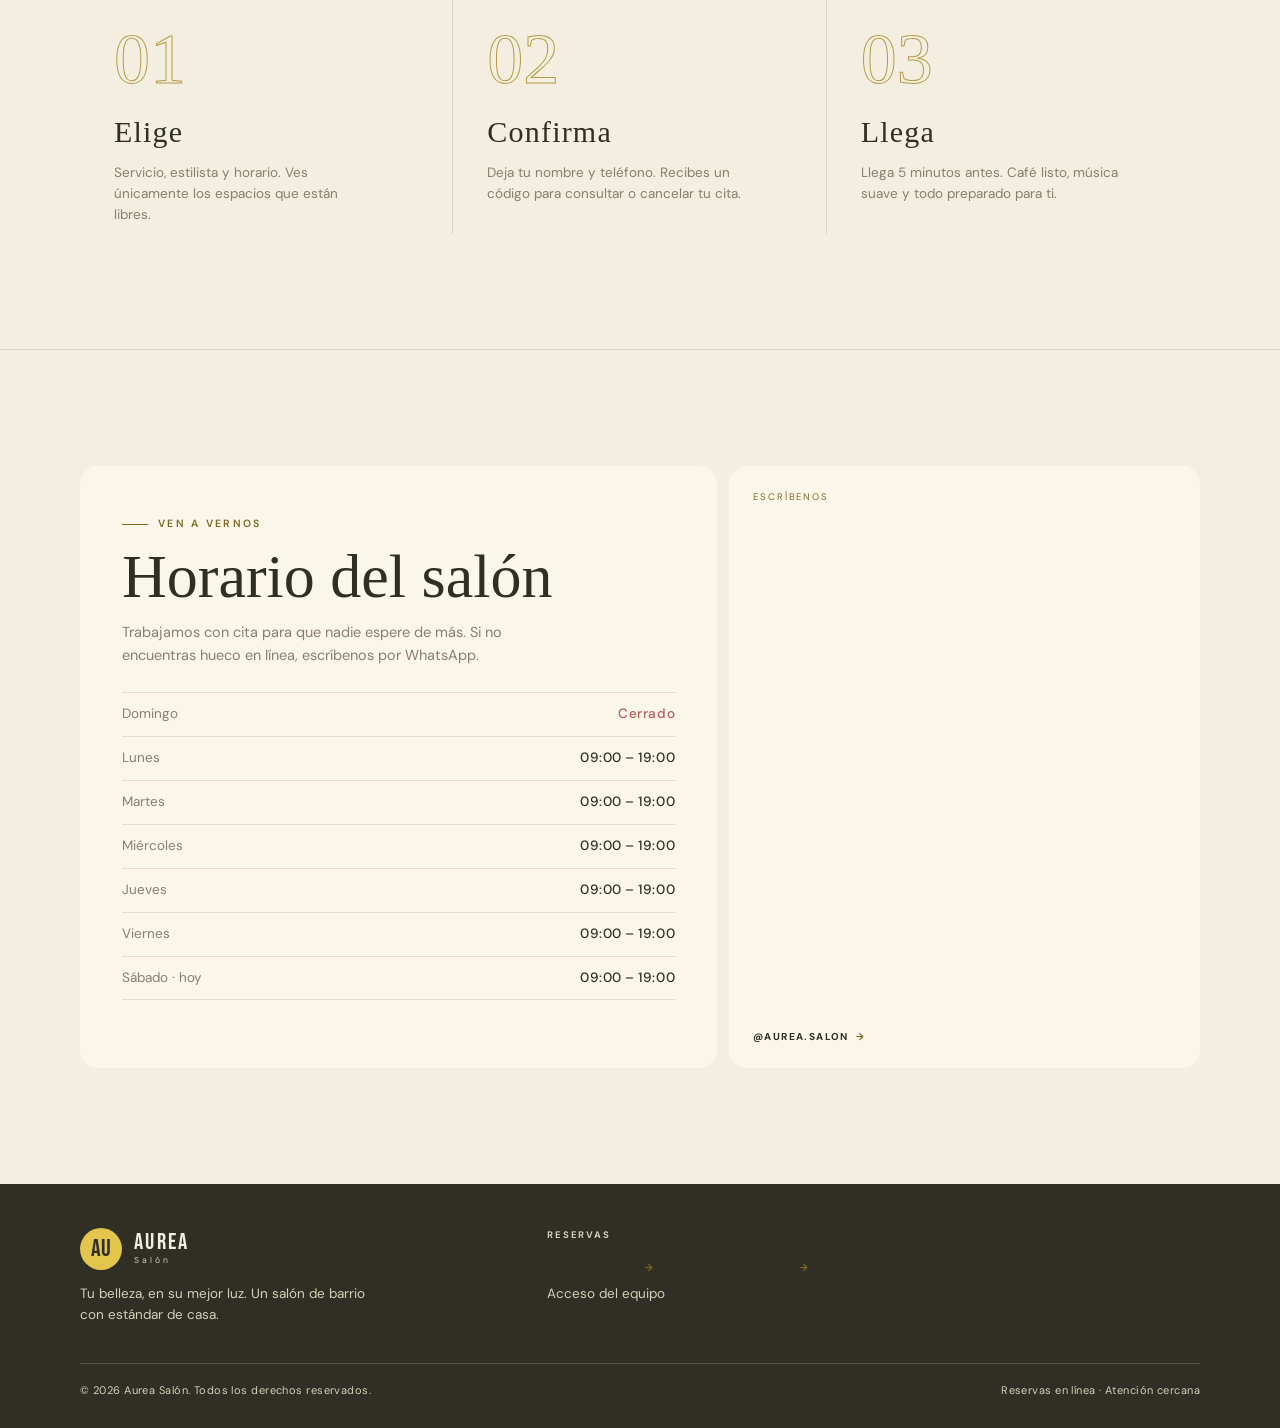
==== commit a73ff627: "feat(salon): añadir sección de testimonios y social proof - Nueva sección 'Lo que dicen' con tres te" ====
--- a/index.html
+++ b/index.html
@@ -10,7 +10,7 @@
   <link rel="preconnect" href="https://fonts.googleapis.com">
   <link rel="preconnect" href="https://fonts.gstatic.com" crossorigin>
   <link href="https://fonts.googleapis.com/css2?family=Bebas+Neue&family=DM+Sans:wght@300;400;500;600;700&family=Instrument+Serif:ital@0;1&display=swap" rel="stylesheet">
-  <link rel="stylesheet" href="css/styles.css?v=20261121b">
+  <link rel="stylesheet" href="css/styles.css?v=20261121c">
 </head>
 <body>
   <a class="sr-only" href="#inicio">Saltar al contenido</a>
@@ -131,6 +131,57 @@
       </div>
     </section>
 
+    <!-- TESTIMONIOS -->
+    <section class="section section--line" id="testimonios">
+      <div class="container">
+        <div class="section-head">
+          <div>
+            <span class="eyebrow">03 — Lo que dicen</span>
+            <h2>Tu belleza, comentada por clientas como tú</h2>
+          </div>
+          <p>Cada cita es una opinión que vale. Gracias por confiar en Aurea Salón.</p>
+        </div>
+        <div class="testimonials" data-reveal>
+          <article class="testimonial">
+            <div class="testimonial__body">
+              <p>"Reservar en línea fue rapidísimo y el trato de Daniela fue impecable. Salí con el color que quería."</p>
+            </div>
+            <div class="testimonial__author">
+              <span class="testimonial__mark" aria-hidden="true">MR</span>
+              <div>
+                <strong>María R.</strong>
+                <span class="testimonial__role">Clienta · Color y balayage</span>
+              </div>
+            </div>
+          </article>
+          <article class="testimonial">
+            <div class="testimonial__body">
+              <p>"El planchado me quedó perfecto y el salón huele maravilloso. Volveré sin duda."</p>
+            </div>
+            <div class="testimonial__author">
+              <span class="testimonial__mark" aria-hidden="true">LC</span>
+              <div>
+                <strong>Lucía C.</strong>
+                <span class="testimonial__role">Clienta · Planchado y keratina</span>
+              </div>
+            </div>
+          </article>
+          <article class="testimonial">
+            <div class="testimonial__body">
+              <p>"Manicure y pedicure impecables. Camila tiene manos de hada y el ambiente es relajante."</p>
+            </div>
+            <div class="testimonial__author">
+              <span class="testimonial__mark" aria-hidden="true">SC</span>
+              <div>
+                <strong>Sofía C.</strong>
+                <span class="testimonial__role">Clienta · Manicure y pedicure</span>
+              </div>
+            </div>
+          </article>
+        </div>
+      </div>
+    </section>
+
     <section class="editorial-banner">
       <div class="container editorial-banner__inner">
         <span class="editorial-banner__flower" aria-hidden="true">✳</span>
@@ -210,6 +261,10 @@
       </div>
     </section>
   </main>
+
+  <div class="mobile-booking-bar">
+    <button class="btn btn--primary" type="button" data-open-booking>Reserva tu cita <span aria-hidden="true">↗</span></button>
+  </div>
 
   <footer class="site-footer">
     <div class="container">
--- a/css/styles.css
+++ b/css/styles.css
@@ -531,6 +531,56 @@
   transition: border-color 0.2s ease, transform 0.2s ease;
 }
 .barber-card:hover { border-color: rgba(181, 101, 118, 0.45); transform: translateY(-3px); }
+
+/* ---------- Testimonios ---------- */
+.testimonials { display: grid; grid-template-columns: repeat(3, minmax(0, 1fr)); gap: 16px; align-items: start; }
+.testimonial {
+  background: var(--surface);
+  border: 1px solid var(--line);
+  border-radius: var(--radius);
+  padding: 16px 18px;
+  display: flex;
+  flex-direction: column;
+  gap: 10px;
+  transition: border-color 0.2s ease, transform 0.2s ease;
+}
+.testimonial:hover { border-color: rgba(181, 101, 118, 0.45); transform: translateY(-3px); }
+.testimonial__body p {
+  margin: 0;
+  font-family: var(--font-serif);
+  font-size: clamp(15px, 1.1vw, 18px);
+  line-height: 1.6;
+  color: var(--cream);
+  font-style: italic;
+}
+.testimonial__author {
+  display: flex;
+  align-items: center;
+  gap: 10px;
+  margin-top: 6px;
+}
+.testimonial__mark {
+  width: 34px; height: 34px; border-radius: 50%;
+  background: var(--rose-soft);
+  color: var(--rose);
+  font-family: var(--font-display);
+  font-size: 15px;
+  display: grid; place-items: center;
+  letter-spacing: 0.05em;
+  flex-shrink: 0;
+}
+.testimonial__author div { display: flex; flex-direction: column; }
+.testimonial__author strong {
+  font-family: var(--font-display);
+  font-size: 14px;
+  color: var(--cream);
+  letter-spacing: 0.04em;
+}
+.testimonial__role {
+  font-size: 11px;
+  color: var(--muted);
+  letter-spacing: 0.04em;
+}
 .barber-card__art {
   position: relative;
   height: 250px;
@@ -1379,6 +1429,7 @@
   .barbers-admin-grid { grid-template-columns: repeat(2, minmax(0, 1fr)); }
   .settings-grid { grid-template-columns: 1fr; }
   .jornada-grid { grid-template-columns: 1fr; }
+  .testimonials { grid-template-columns: repeat(2, minmax(0, 1fr)); }
 }
 
 @media (max-width: 980px) {
@@ -1446,6 +1497,7 @@
   .services-grid { grid-template-columns: 1fr; }
   .service-card { min-height: 0; }
   .barbers-grid { grid-template-columns: 1fr; }
+  .testimonials { grid-template-columns: 1fr; }
   .steps { grid-template-columns: 1fr; border-top: 0; }
   .step { border-right: 0; border-top: 1px solid var(--line); padding-left: 0; padding-right: 0; }
   .footer-grid { grid-template-columns: 1fr; }
@@ -1676,6 +1728,113 @@
 @media (max-width: 420px) {
   body:not(.admin-body) .barbers-grid { grid-template-columns: 1fr; }
   body:not(.admin-body) .barber-card__art { height: 290px; }
+}
+
+/* ---------- Ajustes de uso en celular ---------- */
+.mobile-booking-bar { display: none; }
+@media (max-width: 720px) {
+  body:not(.admin-body) { padding-bottom: calc(76px + env(safe-area-inset-bottom)); }
+  body:not(.admin-body) .site-header__inner { min-height: 66px; gap: 8px; }
+  body:not(.admin-body) .site-header.is-scrolled { box-shadow: 0 4px 18px rgba(48,47,37,.06); }
+  body:not(.admin-body) .site-header .brand { gap: 8px; }
+  body:not(.admin-body) .site-header .brand__mark { width: 36px; height: 36px; font-size: 21px; }
+  body:not(.admin-body) .site-header .brand__name { font-size: 19px; }
+  body:not(.admin-body) .site-header .brand__sub { font-size: 7px; }
+  body:not(.admin-body) .site-header .header-actions { gap: 6px; }
+  body:not(.admin-body) .site-header .header-actions [data-open-lookup] { display: none; }
+  body:not(.admin-body) .site-header .header-actions .btn--primary { min-height: 36px; padding-inline: 11px; font-size: 9px; letter-spacing: .08em; }
+  body:not(.admin-body) .site-header .nav-toggle { width: 38px; height: 38px; }
+  body:not(.admin-body) .site-nav { top: 66px; background: #f3eedf; box-shadow: 0 20px 30px rgba(48,47,37,.12); }
+  body:not(.admin-body) .site-nav__link { border-color: rgba(48,47,37,.1); }
+  body:not(.admin-body) .hero { padding-top: 22px; padding-bottom: 44px; }
+  body:not(.admin-body) .hero__copy { padding-block: 8px; }
+  body:not(.admin-body) .hero__title { font-size: clamp(48px, 12.5vw, 68px); line-height: .92; }
+  body:not(.admin-body) .hero__lead { max-width: 42ch; margin-top: 17px; font-size: 14px; line-height: 1.65; }
+  body:not(.admin-body) .hero__actions { gap: 8px; margin-top: 20px; }
+  body:not(.admin-body) .hero__actions .btn { min-height: 44px; padding-inline: 12px; font-size: 9px; letter-spacing: .08em; white-space: normal; }
+  body:not(.admin-body) .hero__meta { gap: 12px 20px; margin-top: 24px; padding-top: 16px; }
+  body:not(.admin-body) .hero__stat strong { font-size: 28px; }
+  body:not(.admin-body) .hero__stat span { font-size: 8px; letter-spacing: .08em; }
+  body:not(.admin-body) .hero__signature { font-size: 15px; }
+  body:not(.admin-body) .hero__visual { width: calc(100% - 18px); min-height: 390px; }
+  body:not(.admin-body) .hero-card { left: -8px; bottom: 12px; width: min(260px, 82%); padding: 15px; border-radius: 14px; }
+  body:not(.admin-body) .hero-card__label { font-size: 8px; letter-spacing: .12em; }
+  body:not(.admin-body) .hero-card__hours { font-size: 32px; }
+  body:not(.admin-body) .hero-card__hours small { font-size: 12px; }
+  body:not(.admin-body) .hero-card__row { font-size: 10px; }
+  body:not(.admin-body) .hero__visual-note { padding: 7px 10px; font-size: 8px; letter-spacing: .08em; }
+  body:not(.admin-body) .hero__visual-note--top { right: -7px; }
+  body:not(.admin-body) .hero__visual-note--bottom { right: -9px; }
+  body:not(.admin-body) .ticker { padding-block: 13px; }
+  body:not(.admin-body) .ticker__item { gap: 20px; font-size: 9px; }
+  body:not(.admin-body) .ticker__track { gap: 20px; }
+  body:not(.admin-body) .section { padding-block: 54px; }
+  body:not(.admin-body) .section-head { gap: 10px; margin-bottom: 22px; }
+  body:not(.admin-body) .section-head h2,
+  body:not(.admin-body) .intro-copy h2 { font-size: clamp(36px, 9vw, 48px); }
+  body:not(.admin-body) .section-head p { font-size: 12.5px; }
+  body:not(.admin-body) .services-grid { grid-template-columns: repeat(2, minmax(0, 1fr)); gap: 8px; }
+  body:not(.admin-body) .service-card { min-height: 220px; padding: 15px 13px 13px; border-radius: 13px; }
+  body:not(.admin-body) .service-card__num { font-size: 8px; }
+  body:not(.admin-body) .service-card h3 { margin-top: 12px; font-size: 22px; line-height: 1.02; }
+  body:not(.admin-body) .service-card p { font-size: 11px; line-height: 1.45; }
+  body:not(.admin-body) .service-card__foot { align-items: flex-start; flex-direction: column; gap: 8px; margin-top: 12px; padding-top: 10px; }
+  body:not(.admin-body) .service-card__price { font-size: 27px; }
+  body:not(.admin-body) .service-card__time { font-size: 9px; }
+  body:not(.admin-body) .barbers-grid { grid-template-columns: repeat(2, minmax(0, 1fr)); gap: 9px; }
+  body:not(.admin-body) .barber-card { border-radius: 14px; }
+  body:not(.admin-body) .barber-card__art { height: 205px; }
+  body:not(.admin-body) .barber-card__body { padding: 13px 12px; }
+  body:not(.admin-body) .barber-card__body h3 { font-size: 22px; }
+  body:not(.admin-body) .barber-card__role { font-size: 8px; letter-spacing: .1em; }
+  body:not(.admin-body) .barber-card__spec { font-size: 11px; }
+  body:not(.admin-body) .barber-card__foot { align-items: flex-start; flex-direction: column; gap: 9px; margin-top: 12px; padding-top: 10px; }
+  body:not(.admin-body) .intro-grid { gap: 22px; }
+  body:not(.admin-body) .intro-copy p { font-size: 13px; }
+  body:not(.admin-body) .intro-points > div { padding-block: 11px; }
+  body:not(.admin-body) .editorial-banner__inner { min-height: 230px; gap: 16px; padding-block: 30px; }
+  body:not(.admin-body) .editorial-banner__inner p { font-size: clamp(34px, 9vw, 46px); }
+  body:not(.admin-body) .editorial-banner__flower { left: auto; right: -8%; top: 8px; font-size: 170px; }
+  body:not(.admin-body) .btn--dark { min-height: 44px; font-size: 9px; }
+  body:not(.admin-body) .steps { grid-template-columns: 1fr; }
+  body:not(.admin-body) .step { padding: 18px 0; border-top: 1px solid var(--line); border-right: 0; }
+  body:not(.admin-body) .step__num { font-size: 50px; }
+  body:not(.admin-body) .step h3 { margin-top: 6px; font-size: 25px; }
+  body:not(.admin-body) .step p { max-width: 38ch; font-size: 12.5px; }
+  body:not(.admin-body) .contact-grid { gap: 9px; }
+  body:not(.admin-body) .contact-panel,
+  body:not(.admin-body) .contact-block { border-radius: 14px; }
+  body:not(.admin-body) .contact-panel h2 { font-size: 42px; }
+  body:not(.admin-body) .hours__row { font-size: 12px; }
+  body:not(.admin-body) .contact-actions .btn { flex: 1; }
+  body:not(.admin-body) .footer-grid { gap: 18px; }
+  body:not(.admin-body) .footer-bottom { padding-bottom: 10px; }
+  body:not(.admin-body) .mobile-booking-bar {
+    position: fixed;
+    z-index: 60;
+    right: 0;
+    bottom: 0;
+    left: 0;
+    display: block;
+    padding: 10px 16px calc(10px + env(safe-area-inset-bottom));
+    border-top: 1px solid rgba(48,47,37,.1);
+    background: rgba(243,238,223,.94);
+    backdrop-filter: blur(14px);
+  }
+  body:not(.admin-body) .mobile-booking-bar .btn { width: 100%; min-height: 46px; border-radius: 99px; }
+  body.no-scroll .mobile-booking-bar { display: none; }
+}
+@media (max-width: 370px) {
+  body:not(.admin-body) .site-header .header-actions .btn--primary { font-size: 8px; padding-inline: 8px; }
+  body:not(.admin-body) .hero__title { font-size: 46px; }
+  body:not(.admin-body) .services-grid,
+  body:not(.admin-body) .barbers-grid { grid-template-columns: 1fr; }
+  body:not(.admin-body) .service-card { min-height: 195px; }
+  body:not(.admin-body) .barber-card__art { height: 265px; }
+}
+@media (prefers-reduced-motion: reduce) {
+  body:not(.admin-body) .ticker__track { animation: none; }
+  body:not(.admin-body) *, body:not(.admin-body) *::before, body:not(.admin-body) *::after { scroll-behavior: auto !important; transition-duration: .01ms !important; }
 }
 
 /* ============================================================
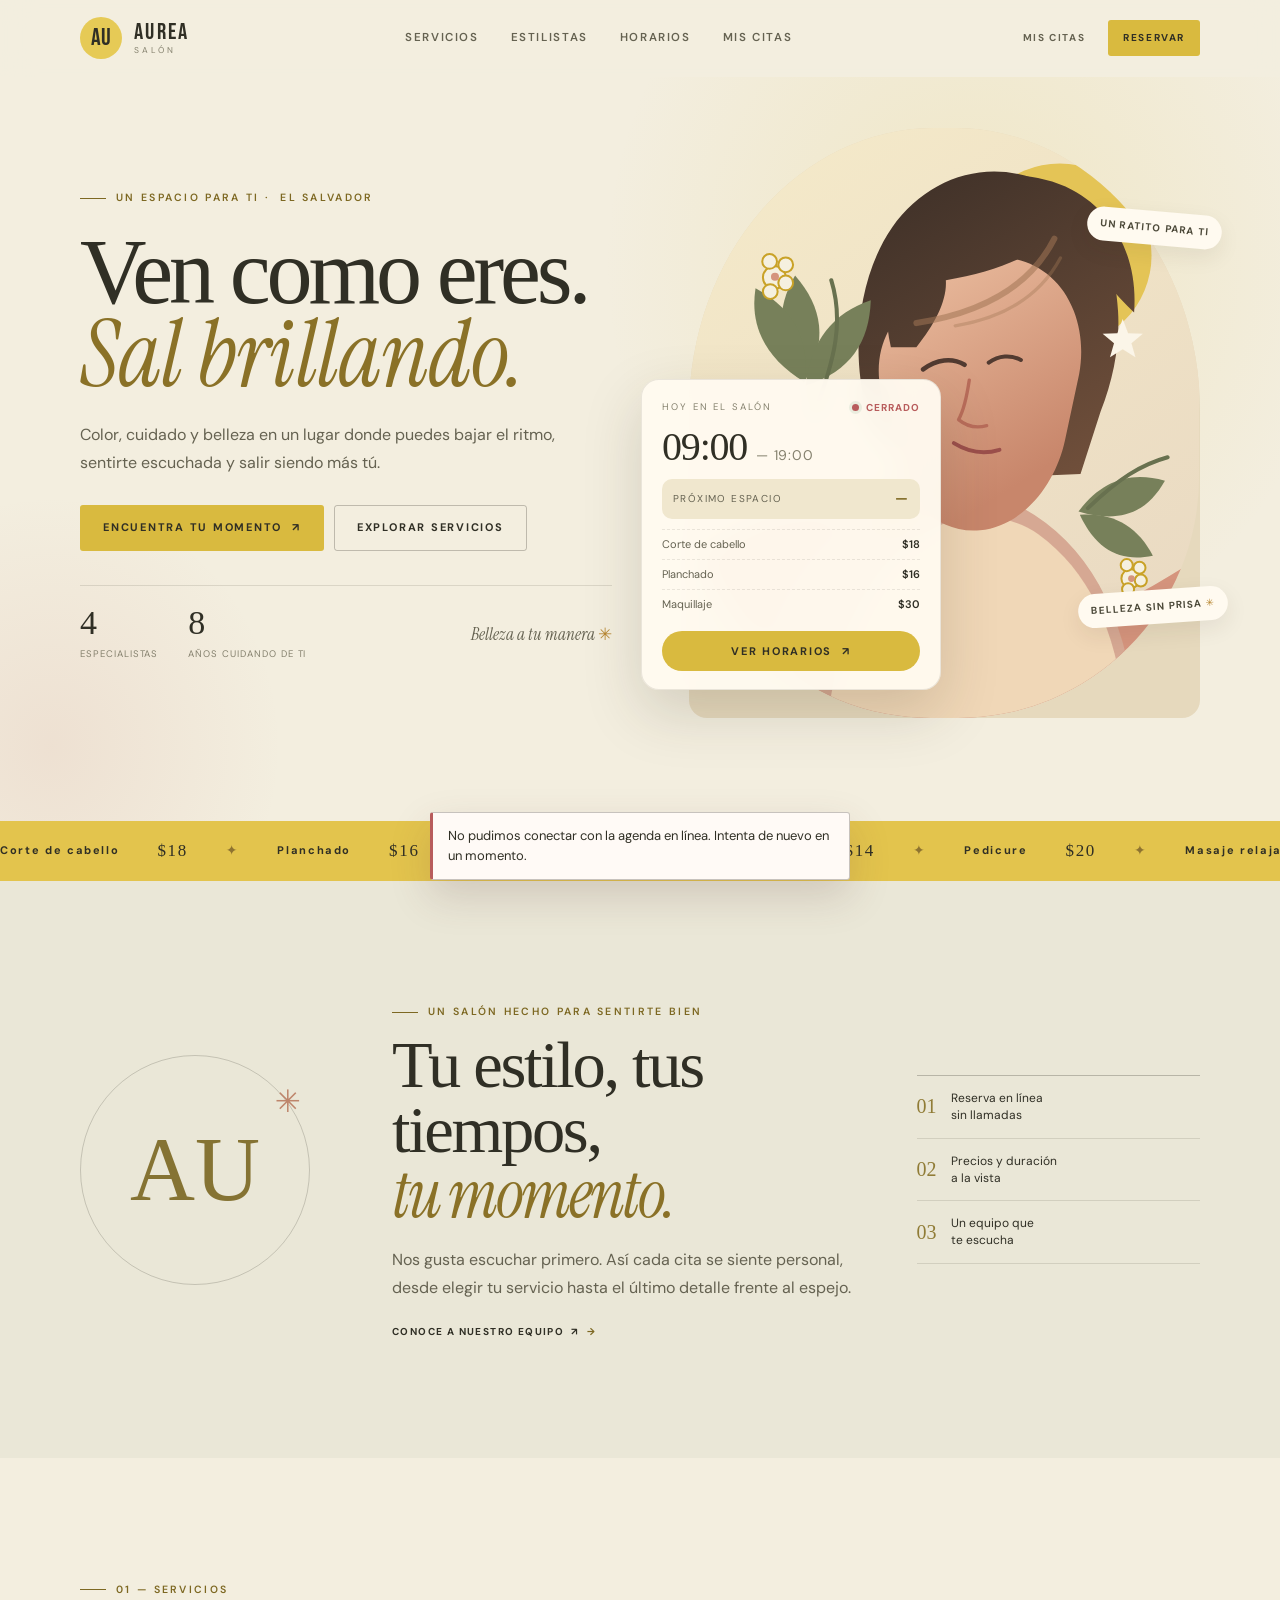
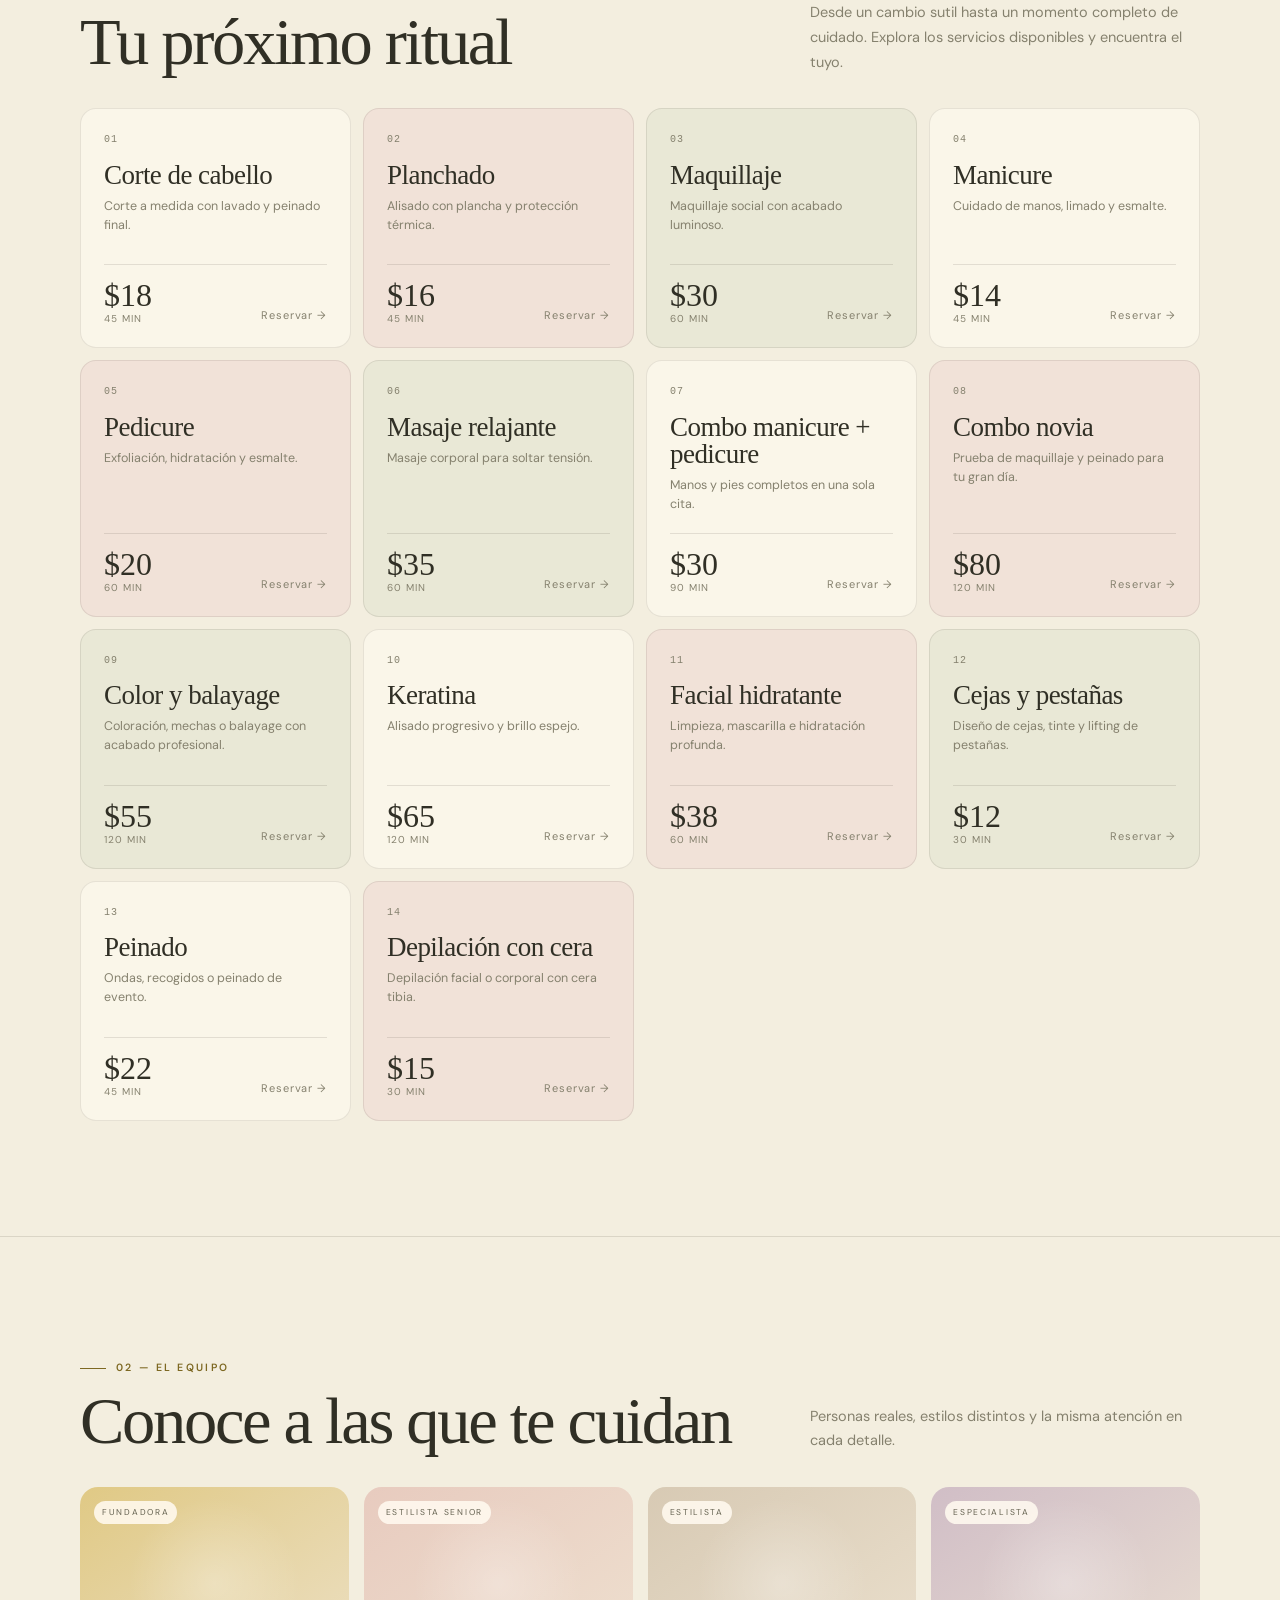
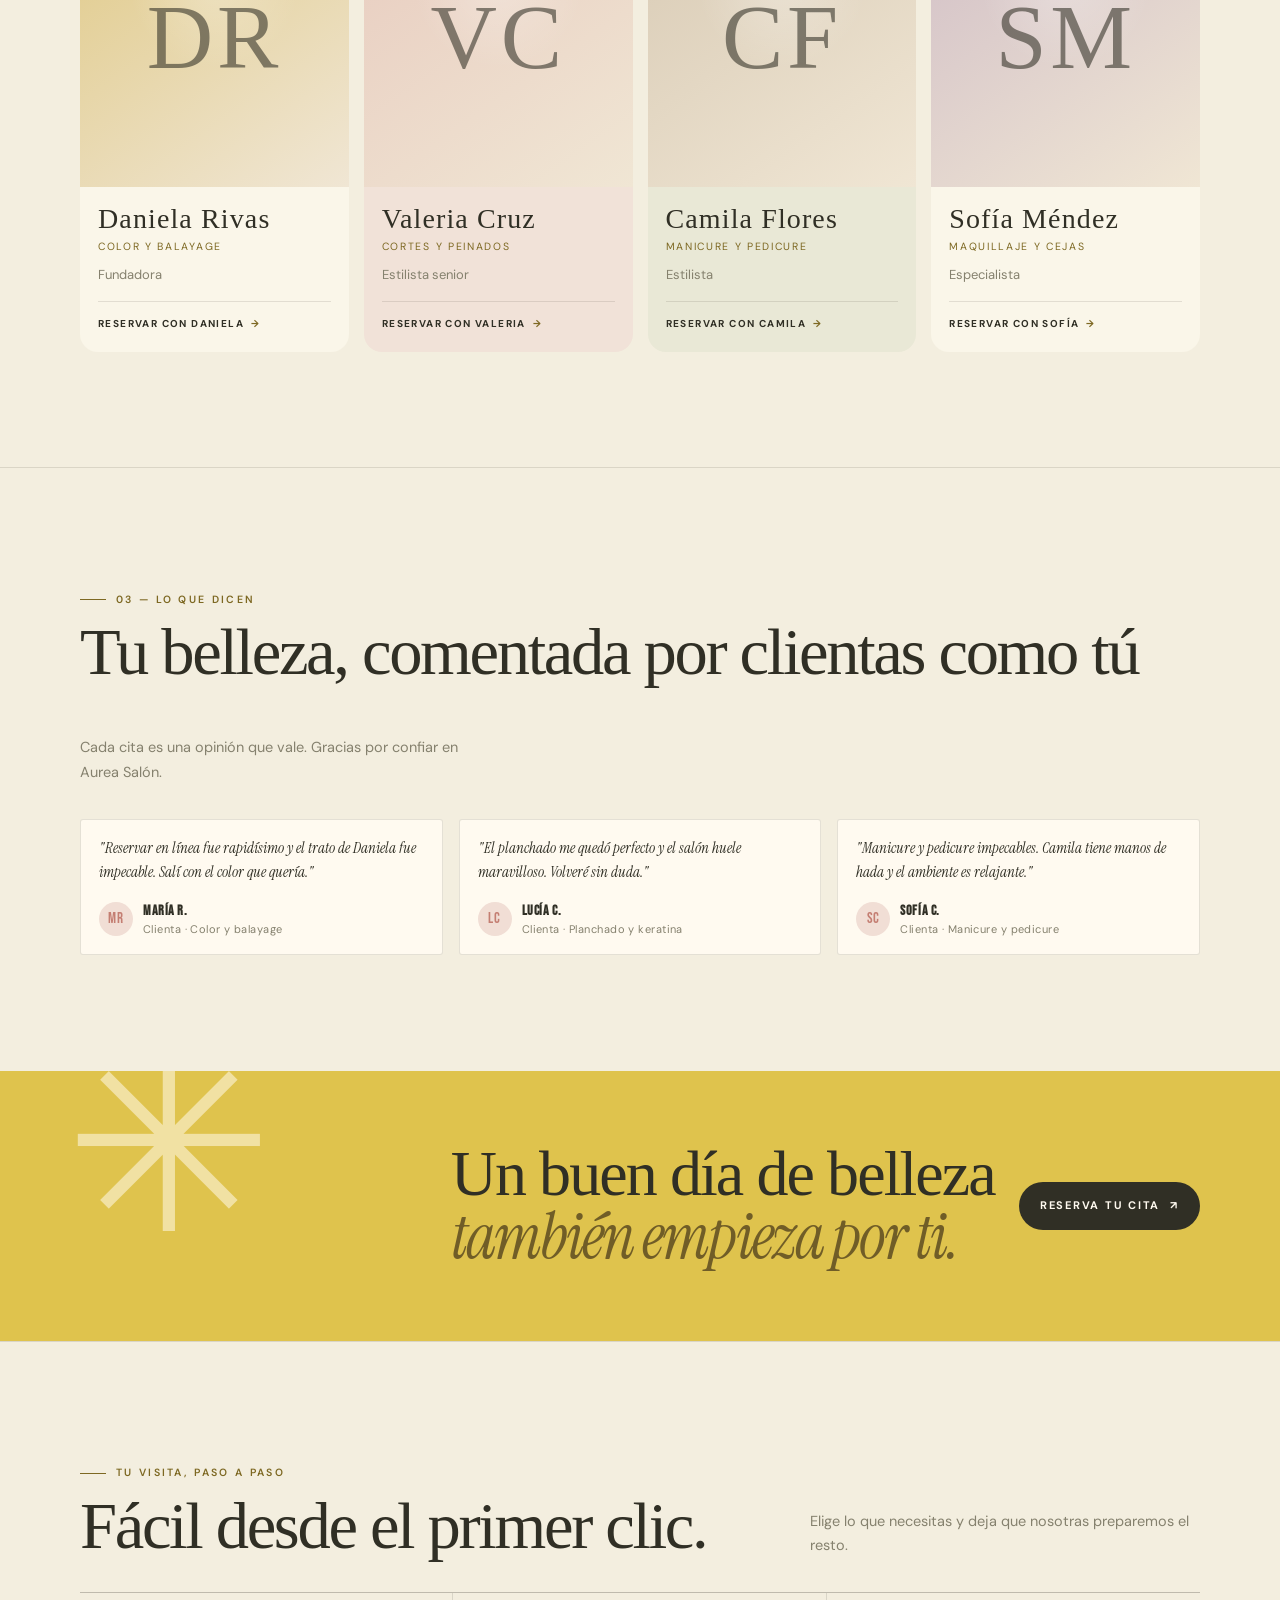
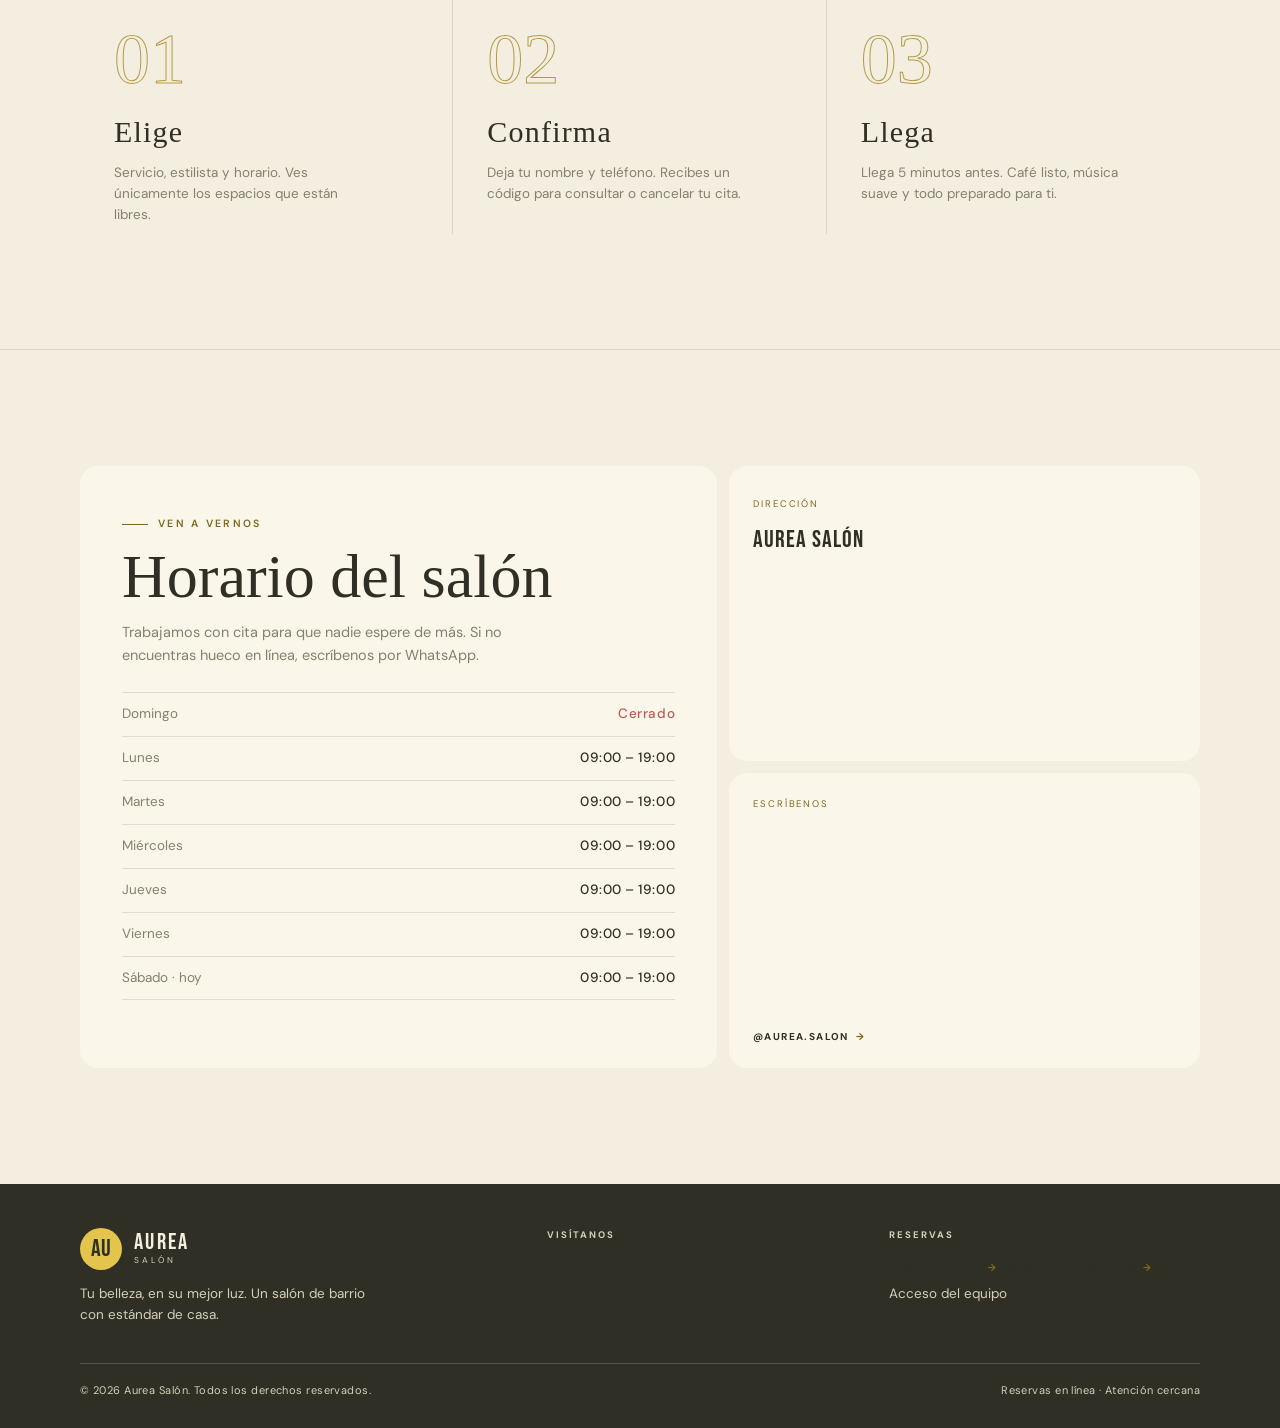
==== commit 07a731a7: "refactor(salon): eliminar toda referencia a barbero/barber - Renombrar hoja de Sheets 'Barberos' -> " ====
--- a/index.html
+++ b/index.html
@@ -127,7 +127,7 @@
           </div>
           <p>Personas reales, estilos distintos y la misma atención en cada detalle.</p>
         </div>
-        <div class="barbers-grid" id="stylists-grid" data-reveal></div>
+        <div class="estilistas-grid" id="stylists-grid" data-reveal></div>
       </div>
     </section>
 
--- a/css/styles.css
+++ b/css/styles.css
@@ -522,15 +522,15 @@
 }
 .service-card__cta:focus-visible { outline: 2px solid var(--copper-bright); outline-offset: 2px; }
 
-.barbers-grid { display: grid; grid-template-columns: repeat(3, minmax(0, 1fr)); gap: 12px; }
-.barber-card {
+.estilistas-grid { display: grid; grid-template-columns: repeat(3, minmax(0, 1fr)); gap: 12px; }
+.estilista-card {
   background: var(--surface);
   border: 1px solid var(--line);
   border-radius: var(--radius);
   overflow: hidden;
   transition: border-color 0.2s ease, transform 0.2s ease;
 }
-.barber-card:hover { border-color: rgba(181, 101, 118, 0.45); transform: translateY(-3px); }
+.estilista-card:hover { border-color: rgba(181, 101, 118, 0.45); transform: translateY(-3px); }
 
 /* ---------- Testimonios ---------- */
 .testimonials { display: grid; grid-template-columns: repeat(3, minmax(0, 1fr)); gap: 16px; align-items: start; }
@@ -581,23 +581,23 @@
   color: var(--muted);
   letter-spacing: 0.04em;
 }
-.barber-card__art {
+.estilista-card__art {
   position: relative;
   height: 250px;
   display: grid;
   place-items: center;
   overflow: hidden;
   background:
-    radial-gradient(120% 100% at 22% 0%, color-mix(in srgb, var(--barber-color, #d98b96) 45%, transparent), transparent 62%),
+    radial-gradient(120% 100% at 22% 0%, color-mix(in srgb, var(--estilista-color, #d98b96) 45%, transparent), transparent 62%),
     linear-gradient(160deg, #fdf1ec, #f6e4dc);
 }
-.barber-card__photo { position: absolute; inset: 0; width: 100%; height: 100%; object-fit: cover; object-position: center 35%; z-index: 0; }
-.barber-card__art::after {
+.estilista-card__photo { position: absolute; inset: 0; width: 100%; height: 100%; object-fit: cover; object-position: center 35%; z-index: 0; }
+.estilista-card__art::after {
   content: "";
   position: absolute; inset: 0;
   background: repeating-linear-gradient(115deg, transparent 0 20px, rgba(61, 43, 43, 0.05) 20px 21px);
 }
-.barber-card__initials {
+.estilista-card__initials {
   font-family: var(--font-display);
   font-size: clamp(72px, 8vw, 104px);
   letter-spacing: 0.04em;
@@ -605,7 +605,7 @@
   position: relative;
   z-index: 1;
 }
-.barber-card__tag {
+.estilista-card__tag {
   position: absolute;
   top: 14px; left: 14px;
   z-index: 2;
@@ -619,11 +619,11 @@
   background: rgba(255, 250, 246, 0.72);
   backdrop-filter: blur(4px);
 }
-.barber-card__body { padding: 18px 18px 20px; }
-.barber-card__body h3 { font-family: var(--font-display); font-size: 27px; letter-spacing: 0.04em; line-height: 1; text-transform: uppercase; }
-.barber-card__role { font-size: 10.5px; letter-spacing: 0.16em; text-transform: uppercase; color: var(--copper); margin-top: 6px; }
-.barber-card__spec { font-size: 13px; color: var(--muted); margin-top: 10px; }
-.barber-card__foot { display: flex; justify-content: space-between; align-items: center; gap: 10px; margin-top: 16px; padding-top: 14px; border-top: 1px solid var(--line); }
+.estilista-card__body { padding: 18px 18px 20px; }
+.estilista-card__body h3 { font-family: var(--font-display); font-size: 27px; letter-spacing: 0.04em; line-height: 1; text-transform: uppercase; }
+.estilista-card__role { font-size: 10.5px; letter-spacing: 0.16em; text-transform: uppercase; color: var(--copper); margin-top: 6px; }
+.estilista-card__spec { font-size: 13px; color: var(--muted); margin-top: 10px; }
+.estilista-card__foot { display: flex; justify-content: space-between; align-items: center; gap: 10px; margin-top: 16px; padding-top: 14px; border-top: 1px solid var(--line); }
 .link-arrow {
   display: inline-flex; align-items: center; gap: 7px;
   font-size: 10px; font-weight: 700; letter-spacing: 0.14em; text-transform: uppercase;
@@ -796,11 +796,11 @@
 .option__title { font-size: 14px; font-weight: 600; padding-right: 18px; }
 .option__meta { display: flex; justify-content: space-between; gap: 10px; margin-top: 8px; font-size: 11.5px; color: var(--muted); }
 .option__meta b { color: var(--cream); font-weight: 600; }
-.option--barber { display: flex; align-items: center; gap: 12px; }
-.option--barber .avatar { flex: none; }
-.option--barber .option__title { margin: 0; }
-.option--barber .option__sub { font-size: 11.5px; color: var(--muted); margin-top: 2px; }
-.option--barber[aria-pressed="true"]::after { top: 50%; transform: translateY(-50%); }
+.option--estilista { display: flex; align-items: center; gap: 12px; }
+.option--estilista .avatar { flex: none; }
+.option--estilista .option__title { margin: 0; }
+.option--estilista .option__sub { font-size: 11.5px; color: var(--muted); margin-top: 2px; }
+.option--estilista[aria-pressed="true"]::after { top: 50%; transform: translateY(-50%); }
 
 .avatar {
   width: 42px; height: 42px;
@@ -1258,15 +1258,15 @@
 .history-item:last-child { border-bottom: 0; }
 .history-item__meta { color: var(--admin-muted); font-size: 10.5px; }
 
-.barbers-admin-grid { display: grid; grid-template-columns: repeat(3, minmax(0, 1fr)); gap: 10px; }
-.barber-admin-card { background: var(--card); border: 1px solid var(--admin-line); border-radius: 4px; padding: 16px; }
-.barber-admin-card__top { display: flex; align-items: center; gap: 12px; }
-.barber-admin-card h3 { font-size: 15px; font-weight: 700; }
-.barber-admin-card .sub { font-size: 11px; color: var(--admin-muted); }
-.barber-admin-card__stats { display: flex; justify-content: space-between; gap: 10px; margin-top: 16px; padding-top: 12px; border-top: 1px solid var(--admin-line); }
-.barber-admin-card__stat span { display: block; font-size: 8.5px; letter-spacing: 0.12em; text-transform: uppercase; color: var(--admin-muted); }
-.barber-admin-card__stat b { font-family: var(--font-display); font-size: 21px; font-weight: 400; }
-.barber-admin-card__actions { display: flex; gap: 6px; margin-top: 12px; }
+.estilistas-admin-grid { display: grid; grid-template-columns: repeat(3, minmax(0, 1fr)); gap: 10px; }
+.estilista-admin-card { background: var(--card); border: 1px solid var(--admin-line); border-radius: 4px; padding: 16px; }
+.estilista-admin-card__top { display: flex; align-items: center; gap: 12px; }
+.estilista-admin-card h3 { font-size: 15px; font-weight: 700; }
+.estilista-admin-card .sub { font-size: 11px; color: var(--admin-muted); }
+.estilista-admin-card__stats { display: flex; justify-content: space-between; gap: 10px; margin-top: 16px; padding-top: 12px; border-top: 1px solid var(--admin-line); }
+.estilista-admin-card__stat span { display: block; font-size: 8.5px; letter-spacing: 0.12em; text-transform: uppercase; color: var(--admin-muted); }
+.estilista-admin-card__stat b { font-family: var(--font-display); font-size: 21px; font-weight: 400; }
+.estilista-admin-card__actions { display: flex; gap: 6px; margin-top: 12px; }
 
 .services-admin-list { display: flex; flex-direction: column; }
 .service-admin-row { display: grid; grid-template-columns: 34px minmax(0, 1fr) 100px 90px 90px auto; gap: 14px; align-items: center; padding: 12px 16px; border-bottom: 1px solid #f4e9e3; }
@@ -1362,20 +1362,20 @@
 .money-row__meta { font-size: 10px; color: var(--admin-muted); margin-top: 1px; }
 .money-row__amount { font-family: var(--font-display); font-size: 18px; }
 
-.barber-live { display: flex; align-items: center; gap: 6px; margin-top: 10px; font-size: 10.5px; color: #8a6a1f; font-weight: 600; }
-.barber-admin-card__stats { flex-wrap: wrap; }
-.barber-admin-card__stat { min-width: 52px; }
-.barber-admin-card__actions { flex-wrap: wrap; }
+.estilista-live { display: flex; align-items: center; gap: 6px; margin-top: 10px; font-size: 10.5px; color: #8a6a1f; font-weight: 600; }
+.estilista-admin-card__stats { flex-wrap: wrap; }
+.estilista-admin-card__stat { min-width: 52px; }
+.estilista-admin-card__actions { flex-wrap: wrap; }
 
 .pill--admin-en_curso { background: #fbe9dd; color: #8a4b16; border-color: #f0d3bd; }
 
-/* ---------- Promedios y panel del barbero ---------- */
-.barber-access {
+/* ---------- Promedios y panel del estilista ---------- */
+.estilista-access {
   display: flex; align-items: center; gap: 8px; flex-wrap: wrap;
   margin-top: 10px; padding-top: 10px; border-top: 1px dashed var(--admin-line);
 }
-.barber-access__label { font-size: 8.5px; font-weight: 700; letter-spacing: 0.14em; text-transform: uppercase; color: var(--admin-muted); }
-.barber-access code {
+.estilista-access__label { font-size: 8.5px; font-weight: 700; letter-spacing: 0.14em; text-transform: uppercase; color: var(--admin-muted); }
+.estilista-access code {
   font-size: 11px; padding: 3px 7px; background: var(--paper); border: 1px solid var(--admin-line); border-radius: 3px;
 }
 .promedios-note {
@@ -1385,40 +1385,40 @@
 .promedios-note strong { color: var(--admin-ink); }
 .promedios-note a { color: #8a6a1f; font-weight: 600; text-decoration: underline; text-underline-offset: 3px; }
 
-.barbero-shell { min-height: 100vh; display: flex; flex-direction: column; }
-.barbero-shell .admin-main { flex: 1; }
-.barbero-brand { display: flex; align-items: center; gap: 10px; color: var(--admin-ink); }
-.barbero-brand .brand__name { font-size: 15px; }
-.barbero-brand .brand__sub { font-size: 7px; }
-.barbero-who { display: flex; align-items: center; gap: 8px; min-width: 0; }
-.barbero-who__name { font-size: 12px; font-weight: 600; white-space: nowrap; overflow: hidden; text-overflow: ellipsis; }
-.barbero-who__role { font-size: 10px; color: var(--admin-muted); white-space: nowrap; }
-.barbero-live-chip {
+.estilista-shell { min-height: 100vh; display: flex; flex-direction: column; }
+.estilista-shell .admin-main { flex: 1; }
+.estilista-brand { display: flex; align-items: center; gap: 10px; color: var(--admin-ink); }
+.estilista-brand .brand__name { font-size: 15px; }
+.estilista-brand .brand__sub { font-size: 7px; }
+.estilista-who { display: flex; align-items: center; gap: 8px; min-width: 0; }
+.estilista-who__name { font-size: 12px; font-weight: 600; white-space: nowrap; overflow: hidden; text-overflow: ellipsis; }
+.estilista-who__role { font-size: 10px; color: var(--admin-muted); white-space: nowrap; }
+.estilista-live-chip {
   display: inline-flex; align-items: center; gap: 6px;
   font-size: 9px; font-weight: 700; letter-spacing: 0.1em; text-transform: uppercase;
   padding: 5px 9px; border-radius: 999px; background: #fbe9dd; border: 1px solid #f0d3bd; color: #8a4b16;
   white-space: nowrap;
 }
-.barbero-live-chip[hidden] { display: none; }
-.barbero-sync { font-size: 10px; color: var(--admin-muted); white-space: nowrap; }
-
-.barbero-loading {
+.estilista-live-chip[hidden] { display: none; }
+.estilista-sync { font-size: 10px; color: var(--admin-muted); white-space: nowrap; }
+
+.estilista-loading {
   position: fixed; z-index: 180; left: 50%; bottom: max(20px, env(safe-area-inset-bottom));
   transform: translateX(-50%); display: flex; align-items: center; gap: 10px;
   min-height: 64px; padding: 7px 16px 7px 8px; border: 1px solid rgba(255,255,255,.14);
   border-radius: 999px; background: rgba(24,23,22,.78); color: #fffaf2;
   box-shadow: 0 8px 28px rgba(0,0,0,.2); backdrop-filter: blur(8px);
   font-size: 12px; font-weight: 600; letter-spacing: .01em; pointer-events: none;
-  animation: barbero-loading-in .18s ease-out both;
-}
-.barbero-loading[hidden] { display: none; }
-.barbero-loading__animation { width: 48px; height: 48px; flex: 0 0 48px; }
-.barbero-loading__animation svg { display: block; width: 100%; height: 100%; }
-@keyframes barbero-loading-in { from { opacity: 0; transform: translate(-50%, 8px); } }
+  animation: estilista-loading-in .18s ease-out both;
+}
+.estilista-loading[hidden] { display: none; }
+.estilista-loading__animation { width: 48px; height: 48px; flex: 0 0 48px; }
+.estilista-loading__animation svg { display: block; width: 100%; height: 100%; }
+@keyframes estilista-loading-in { from { opacity: 0; transform: translate(-50%, 8px); } }
 
 @media (max-width: 720px) {
-  .barbero-who__role, .barbero-sync { display: none; }
-  .barbero-shell .topbar { gap: 8px; }
+  .estilista-who__role, .estilista-sync { display: none; }
+  .estilista-shell .topbar { gap: 8px; }
 }
 
 /* ---------- Responsive ---------- */
@@ -1426,7 +1426,7 @@
   .services-grid { grid-template-columns: repeat(2, minmax(0, 1fr)); }
   .kpi-grid { grid-template-columns: repeat(2, minmax(0, 1fr)); }
   .dash-grid { grid-template-columns: 1fr; }
-  .barbers-admin-grid { grid-template-columns: repeat(2, minmax(0, 1fr)); }
+  .estilistas-admin-grid { grid-template-columns: repeat(2, minmax(0, 1fr)); }
   .settings-grid { grid-template-columns: 1fr; }
   .jornada-grid { grid-template-columns: 1fr; }
   .testimonials { grid-template-columns: repeat(2, minmax(0, 1fr)); }
@@ -1462,7 +1462,7 @@
   .hero-card { max-width: 480px; }
   .hero__meta { margin-top: 30px; }
 
-  .barbers-grid { grid-template-columns: repeat(2, minmax(0, 1fr)); }
+  .estilistas-grid { grid-template-columns: repeat(2, minmax(0, 1fr)); }
   .contact-grid { grid-template-columns: 1fr; }
   .footer-grid { grid-template-columns: 1fr 1fr; }
   .footer-brand { grid-column: 1 / -1; }
@@ -1496,7 +1496,7 @@
   .hero__meta { gap: 18px; }
   .services-grid { grid-template-columns: 1fr; }
   .service-card { min-height: 0; }
-  .barbers-grid { grid-template-columns: 1fr; }
+  .estilistas-grid { grid-template-columns: 1fr; }
   .testimonials { grid-template-columns: 1fr; }
   .steps { grid-template-columns: 1fr; border-top: 0; }
   .step { border-right: 0; border-top: 1px solid var(--line); padding-left: 0; padding-right: 0; }
@@ -1507,7 +1507,7 @@
   .lookup-form { grid-template-columns: 1fr; }
   .lookup-form button { grid-column: auto; }
   .kpi-grid { grid-template-columns: 1fr 1fr; }
-  .barbers-admin-grid { grid-template-columns: 1fr; }
+  .estilistas-admin-grid { grid-template-columns: 1fr; }
   .admin-form-grid { grid-template-columns: 1fr; }
   .service-admin-row { grid-template-columns: 28px minmax(0, 1fr) auto; }
   .service-admin-row__meta { display: block; margin-top: 4px; font-size: 11px; color: var(--admin-muted); }
@@ -1646,16 +1646,16 @@
 body:not(.admin-body) .service-card h3 { font-family: var(--font-serif); font-size: 27px; font-weight: 400; letter-spacing: -.02em; text-transform: none; }
 body:not(.admin-body) .service-card__foot { border-color: rgba(48, 47, 37, .12); }
 body:not(.admin-body) .service-card__price { font-family: var(--font-serif); font-size: 32px; }
-body:not(.admin-body) .barbers-grid { grid-template-columns: repeat(4, minmax(0, 1fr)); gap: 15px; }
-body:not(.admin-body) .barber-card { border: 0; border-radius: 18px; background: #faf6e9; }
-body:not(.admin-body) .barber-card:nth-child(4n + 2) { background: #f1e2d8; }
-body:not(.admin-body) .barber-card:nth-child(4n + 3) { background: #e9e8d6; }
-body:not(.admin-body) .barber-card__art { height: 300px; background: linear-gradient(145deg, color-mix(in srgb, var(--barber-color, #d9ba3f) 48%, #f5eddb), #f0e6d4); }
-body:not(.admin-body) .barber-card__art::after { background: radial-gradient(circle at 50% 32%, rgba(255,255,255,.28), transparent 35%); }
-body:not(.admin-body) .barber-card__initials { color: rgba(48, 47, 37, .58); font-family: var(--font-serif); font-size: 92px; font-weight: 400; }
-body:not(.admin-body) .barber-card__tag { border: 0; background: rgba(255,250,240,.88); }
-body:not(.admin-body) .barber-card__body h3 { font-family: var(--font-serif); font-size: 28px; font-weight: 400; text-transform: none; }
-body:not(.admin-body) .barber-card__foot { border-color: rgba(48, 47, 37, .12); }
+body:not(.admin-body) .estilistas-grid { grid-template-columns: repeat(4, minmax(0, 1fr)); gap: 15px; }
+body:not(.admin-body) .estilista-card { border: 0; border-radius: 18px; background: #faf6e9; }
+body:not(.admin-body) .estilista-card:nth-child(4n + 2) { background: #f1e2d8; }
+body:not(.admin-body) .estilista-card:nth-child(4n + 3) { background: #e9e8d6; }
+body:not(.admin-body) .estilista-card__art { height: 300px; background: linear-gradient(145deg, color-mix(in srgb, var(--estilista-color, #d9ba3f) 48%, #f5eddb), #f0e6d4); }
+body:not(.admin-body) .estilista-card__art::after { background: radial-gradient(circle at 50% 32%, rgba(255,255,255,.28), transparent 35%); }
+body:not(.admin-body) .estilista-card__initials { color: rgba(48, 47, 37, .58); font-family: var(--font-serif); font-size: 92px; font-weight: 400; }
+body:not(.admin-body) .estilista-card__tag { border: 0; background: rgba(255,250,240,.88); }
+body:not(.admin-body) .estilista-card__body h3 { font-family: var(--font-serif); font-size: 28px; font-weight: 400; text-transform: none; }
+body:not(.admin-body) .estilista-card__foot { border-color: rgba(48, 47, 37, .12); }
 body:not(.admin-body) .intro-section { background: #eae7d7; }
 body:not(.admin-body) .intro-grid { display: grid; grid-template-columns: .7fr 1.3fr .8fr; align-items: center; gap: clamp(28px, 5vw, 72px); }
 body:not(.admin-body) .intro-mark { position: relative; display: grid; place-items: center; width: min(100%, 230px); aspect-ratio: 1; border: 1px solid rgba(48,47,37,.2); border-radius: 50%; color: #857333; font-family: var(--font-serif); font-size: 90px; }
@@ -1701,7 +1701,7 @@
   body:not(.admin-body) .intro-grid { grid-template-columns: .55fr 1.45fr; }
   body:not(.admin-body) .intro-points { grid-column: 2; display: grid; grid-template-columns: repeat(3, 1fr); gap: 12px; }
   body:not(.admin-body) .intro-points > div { align-items: flex-start; flex-direction: column; }
-  body:not(.admin-body) .barbers-grid { grid-template-columns: repeat(2, minmax(0, 1fr)); }
+  body:not(.admin-body) .estilistas-grid { grid-template-columns: repeat(2, minmax(0, 1fr)); }
 }
 @media (max-width: 720px) {
   body:not(.admin-body) .hero { padding-top: 24px; }
@@ -1718,16 +1718,16 @@
   body:not(.admin-body) .intro-mark span { right: -5px; top: 4px; font-size: 23px; }
   body:not(.admin-body) .intro-points { grid-column: auto; grid-template-columns: 1fr; gap: 0; }
   body:not(.admin-body) .intro-points > div { align-items: center; flex-direction: row; }
-  body:not(.admin-body) .barbers-grid { grid-template-columns: 1fr 1fr; gap: 10px; }
-  body:not(.admin-body) .barber-card__art { height: 230px; }
-  body:not(.admin-body) .barber-card__body { padding: 14px; }
-  body:not(.admin-body) .barber-card__body h3 { font-size: 23px; }
+  body:not(.admin-body) .estilistas-grid { grid-template-columns: 1fr 1fr; gap: 10px; }
+  body:not(.admin-body) .estilista-card__art { height: 230px; }
+  body:not(.admin-body) .estilista-card__body { padding: 14px; }
+  body:not(.admin-body) .estilista-card__body h3 { font-size: 23px; }
   body:not(.admin-body) .editorial-banner__inner { align-items: flex-start; flex-direction: column; justify-content: center; min-height: 260px; }
   body:not(.admin-body) .editorial-banner__inner p { margin-left: 0; }
 }
 @media (max-width: 420px) {
-  body:not(.admin-body) .barbers-grid { grid-template-columns: 1fr; }
-  body:not(.admin-body) .barber-card__art { height: 290px; }
+  body:not(.admin-body) .estilistas-grid { grid-template-columns: 1fr; }
+  body:not(.admin-body) .estilista-card__art { height: 290px; }
 }
 
 /* ---------- Ajustes de uso en celular ---------- */
@@ -1781,14 +1781,14 @@
   body:not(.admin-body) .service-card__foot { align-items: flex-start; flex-direction: column; gap: 8px; margin-top: 12px; padding-top: 10px; }
   body:not(.admin-body) .service-card__price { font-size: 27px; }
   body:not(.admin-body) .service-card__time { font-size: 9px; }
-  body:not(.admin-body) .barbers-grid { grid-template-columns: repeat(2, minmax(0, 1fr)); gap: 9px; }
-  body:not(.admin-body) .barber-card { border-radius: 14px; }
-  body:not(.admin-body) .barber-card__art { height: 205px; }
-  body:not(.admin-body) .barber-card__body { padding: 13px 12px; }
-  body:not(.admin-body) .barber-card__body h3 { font-size: 22px; }
-  body:not(.admin-body) .barber-card__role { font-size: 8px; letter-spacing: .1em; }
-  body:not(.admin-body) .barber-card__spec { font-size: 11px; }
-  body:not(.admin-body) .barber-card__foot { align-items: flex-start; flex-direction: column; gap: 9px; margin-top: 12px; padding-top: 10px; }
+  body:not(.admin-body) .estilistas-grid { grid-template-columns: repeat(2, minmax(0, 1fr)); gap: 9px; }
+  body:not(.admin-body) .estilista-card { border-radius: 14px; }
+  body:not(.admin-body) .estilista-card__art { height: 205px; }
+  body:not(.admin-body) .estilista-card__body { padding: 13px 12px; }
+  body:not(.admin-body) .estilista-card__body h3 { font-size: 22px; }
+  body:not(.admin-body) .estilista-card__role { font-size: 8px; letter-spacing: .1em; }
+  body:not(.admin-body) .estilista-card__spec { font-size: 11px; }
+  body:not(.admin-body) .estilista-card__foot { align-items: flex-start; flex-direction: column; gap: 9px; margin-top: 12px; padding-top: 10px; }
   body:not(.admin-body) .intro-grid { gap: 22px; }
   body:not(.admin-body) .intro-copy p { font-size: 13px; }
   body:not(.admin-body) .intro-points > div { padding-block: 11px; }
@@ -1828,9 +1828,9 @@
   body:not(.admin-body) .site-header .header-actions .btn--primary { font-size: 8px; padding-inline: 8px; }
   body:not(.admin-body) .hero__title { font-size: 46px; }
   body:not(.admin-body) .services-grid,
-  body:not(.admin-body) .barbers-grid { grid-template-columns: 1fr; }
+  body:not(.admin-body) .estilistas-grid { grid-template-columns: 1fr; }
   body:not(.admin-body) .service-card { min-height: 195px; }
-  body:not(.admin-body) .barber-card__art { height: 265px; }
+  body:not(.admin-body) .estilista-card__art { height: 265px; }
 }
 @media (prefers-reduced-motion: reduce) {
   body:not(.admin-body) .ticker__track { animation: none; }
@@ -1907,15 +1907,15 @@
   }
   #booking-modal .date-strip::-webkit-scrollbar { display: none; }
   #booking-modal .date-chip { scroll-snap-align: start; }
-  #booking-modal .option--barber > span:last-child {
+  #booking-modal .option--estilista > span:last-child {
     display: flex;
     flex-direction: column;
     gap: 1px;
     min-width: 0;
     padding-right: 18px;
   }
-  #booking-modal .option--barber .option__title,
-  #booking-modal .option--barber .option__sub {
+  #booking-modal .option--estilista .option__title,
+  #booking-modal .option--estilista .option__sub {
     white-space: nowrap;
     overflow: hidden;
     text-overflow: ellipsis;
@@ -1978,8 +1978,8 @@
   .filters__count { width: 100%; }
   .agenda__item { padding: 10px 12px; gap: 8px; }
   .agenda__side { flex-wrap: wrap; }
-  .barbers-admin-grid { gap: 8px; }
-  .barber-admin-card { padding: 14px; }
+  .estilistas-admin-grid { gap: 8px; }
+  .estilista-admin-card { padding: 14px; }
   .settings-grid { gap: 8px; }
   .settings-card { padding: 14px; }
   .conn-row { flex-direction: column; align-items: flex-start; gap: 4px; }
@@ -2060,16 +2060,16 @@
   .mini-btn { height: 34px; font-size: 11px; padding: 0 10px; }
   .table-empty { padding: 30px 12px; }
 
-  /* ---------- Panel del barbero ---------- */
-  .barbero-shell .topbar { padding: 8px 12px; gap: 6px; }
-  .barbero-brand { gap: 8px; }
-  .barbero-brand .brand__mark { width: 32px; height: 32px; font-size: 18px; border-radius: 8px; }
-  .barbero-who__name { max-width: 110px; }
-  .barbero-live-chip { font-size: 8px; padding: 4px 7px; }
-  .barbero-shell .icon-btn { width: 34px; height: 34px; }
-  .barbero-shell .view { padding-top: 14px; }
-  .barbero-shell .view-head__actions { display: grid; grid-template-columns: 1fr 1fr; gap: 8px; }
-  .barbero-shell .view-head__actions .kpi { min-width: 0 !important; }
+  /* ---------- Panel del estilista ---------- */
+  .estilista-shell .topbar { padding: 8px 12px; gap: 6px; }
+  .estilista-brand { gap: 8px; }
+  .estilista-brand .brand__mark { width: 32px; height: 32px; font-size: 18px; border-radius: 8px; }
+  .estilista-who__name { max-width: 110px; }
+  .estilista-live-chip { font-size: 8px; padding: 4px 7px; }
+  .estilista-shell .icon-btn { width: 34px; height: 34px; }
+  .estilista-shell .view { padding-top: 14px; }
+  .estilista-shell .view-head__actions { display: grid; grid-template-columns: 1fr 1fr; gap: 8px; }
+  .estilista-shell .view-head__actions .kpi { min-width: 0 !important; }
   .jornada-row { grid-template-columns: 48px minmax(0, 1fr); padding: 10px 12px; gap: 8px 10px; }
   .jornada-row__side { grid-column: 1 / -1; justify-content: flex-start; }
   .jornada-row__side .btn-admin { flex: 1 1 auto; min-height: 38px; }
@@ -2098,9 +2098,9 @@
   .login__brand .mono { display: none; }
   .login__panel { padding: 24px 18px calc(32px + env(safe-area-inset-bottom)); align-items: start; }
   .login__card h1 { font-size: 38px; }
-  .barbero-brand .brand__text { display: none; }
-  .barbero-who { flex: 1; }
-  .barbero-who__name { max-width: none; }
+  .estilista-brand .brand__text { display: none; }
+  .estilista-who { flex: 1; }
+  .estilista-who__name { max-width: none; }
   .kpi-grid { grid-template-columns: 1fr 1fr; }
 }
 
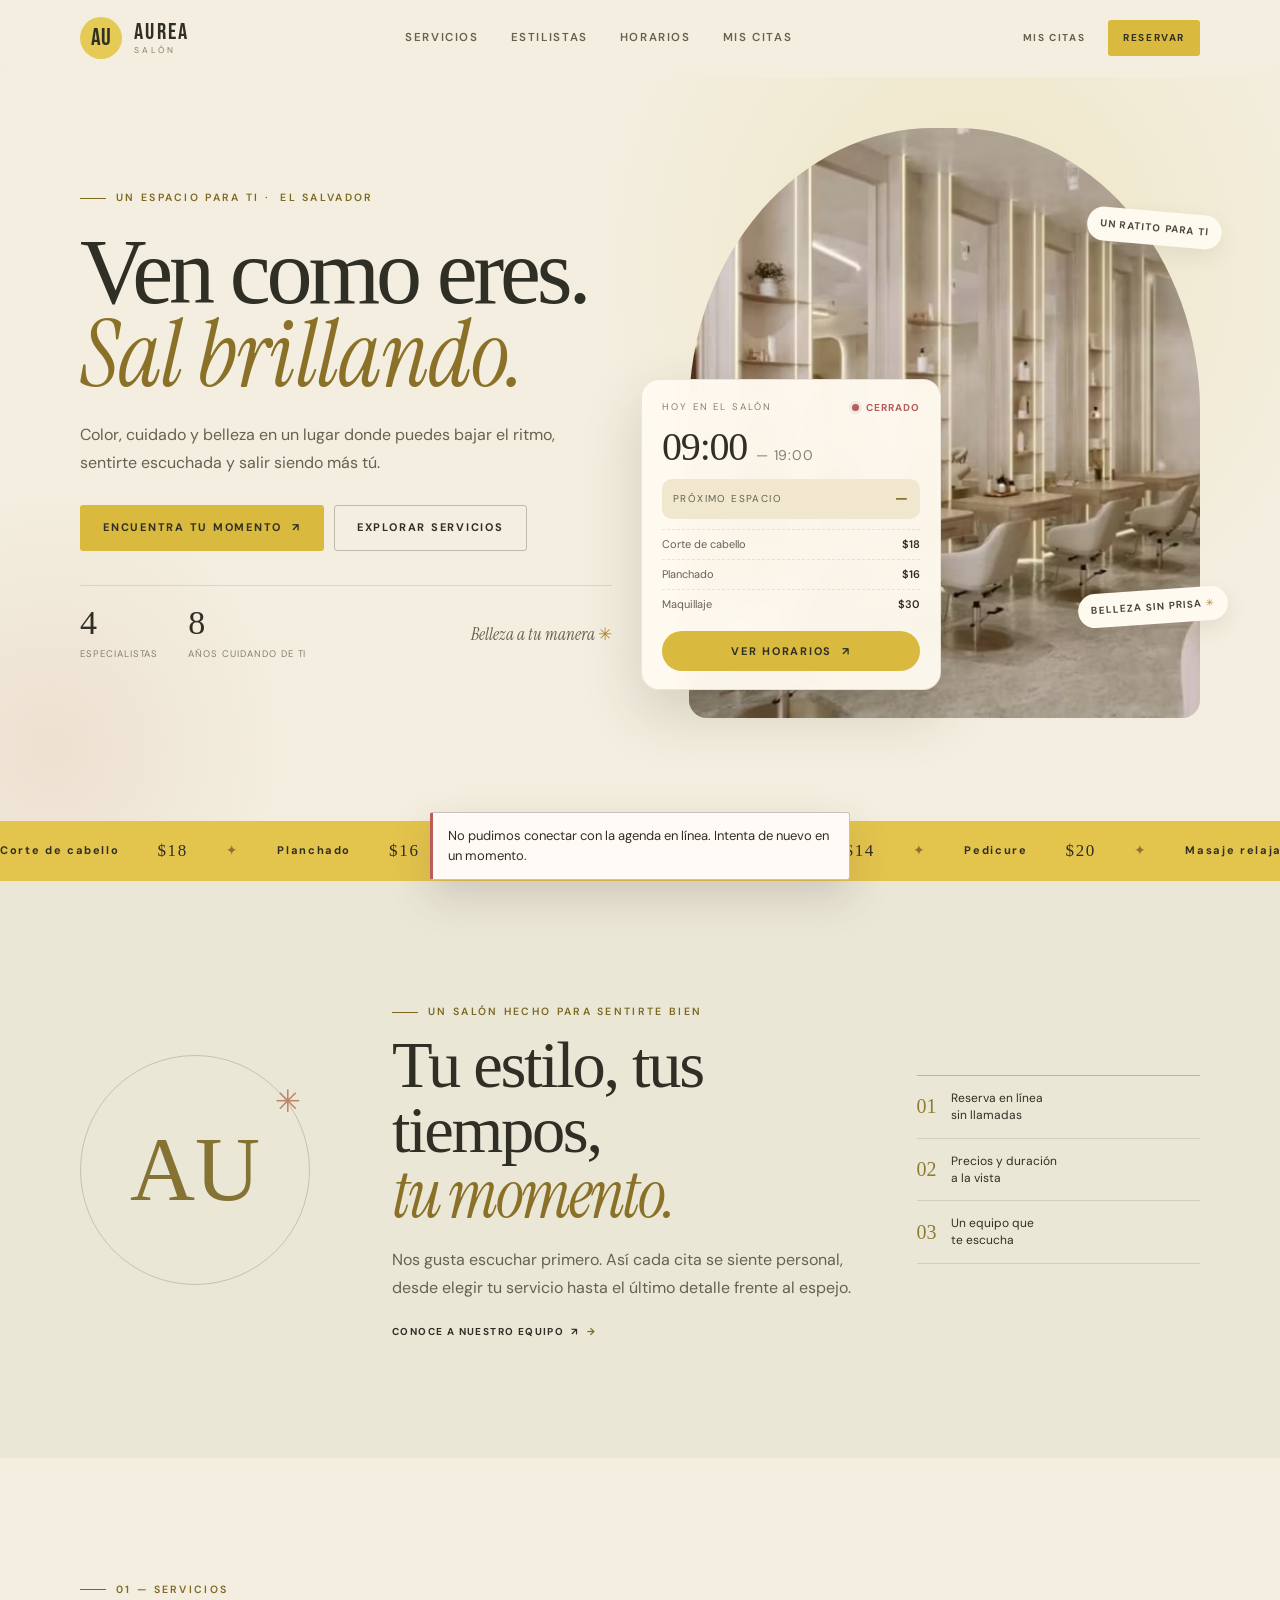
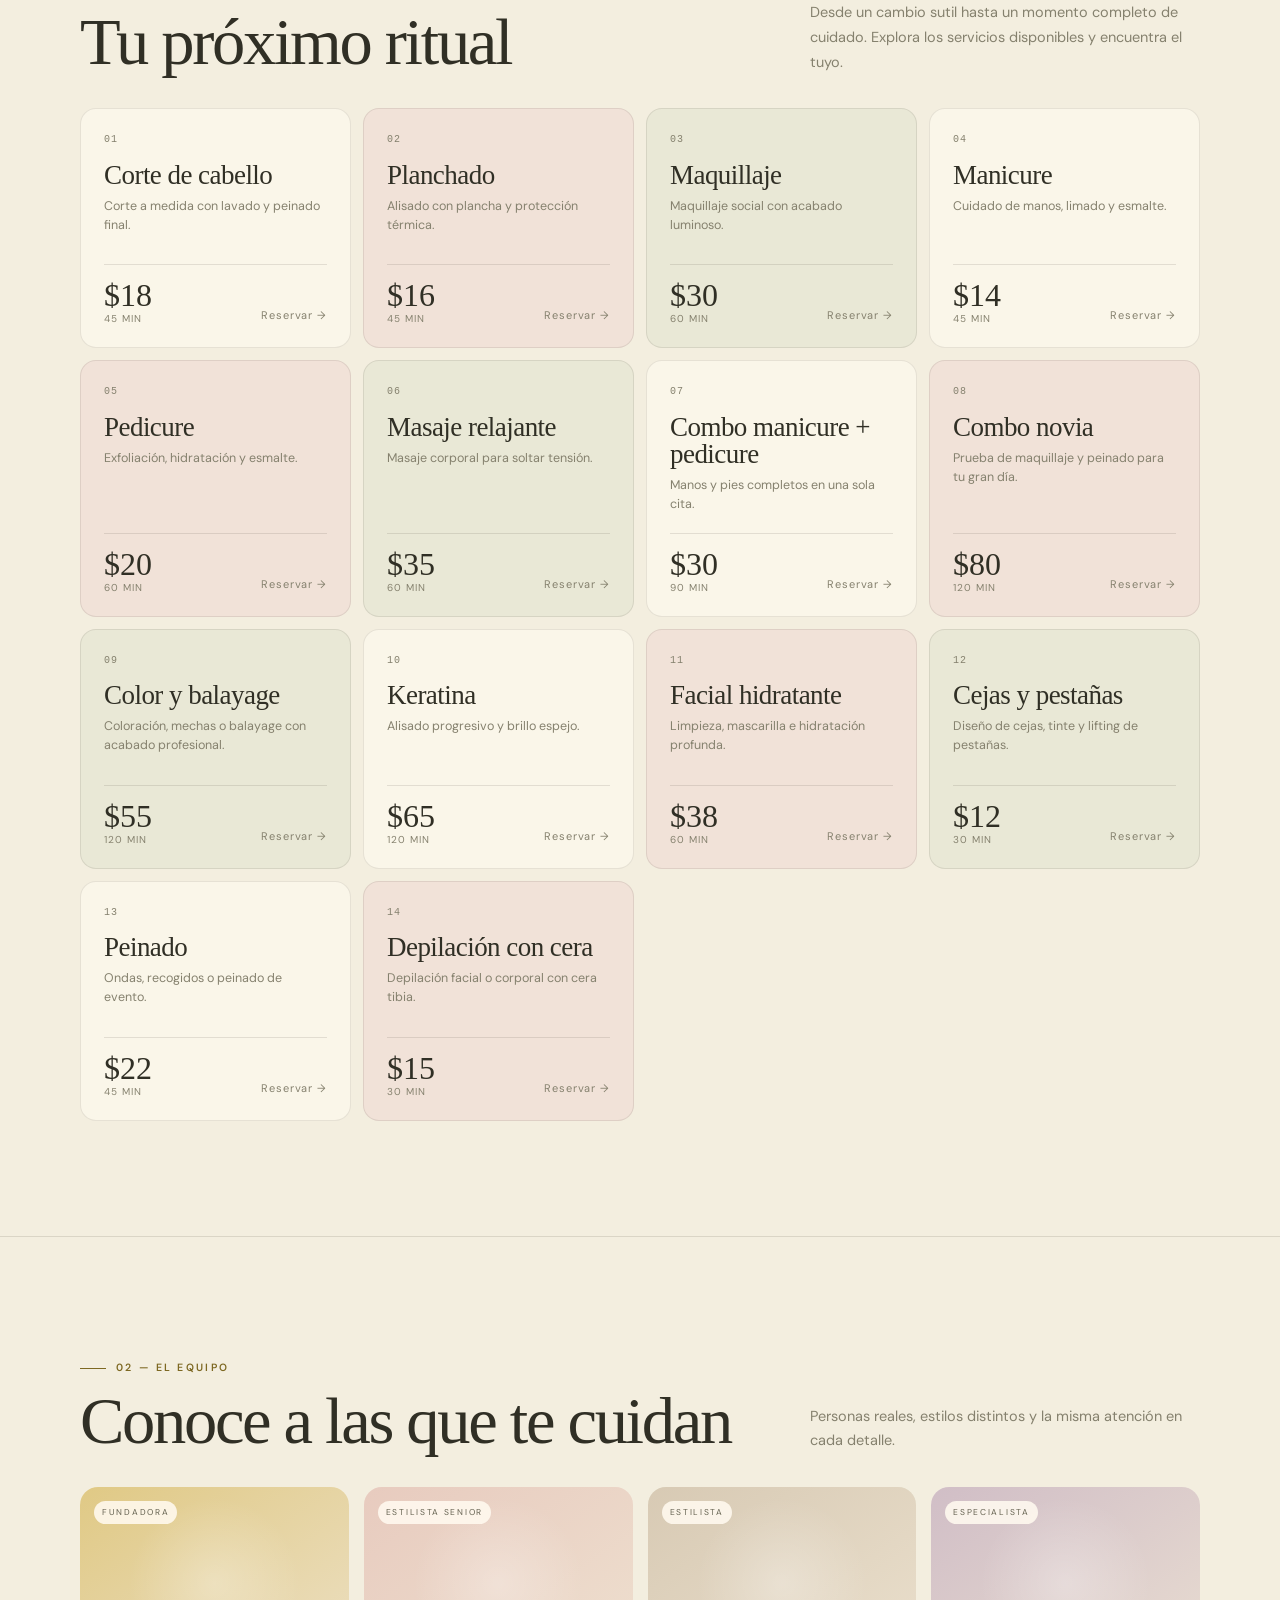
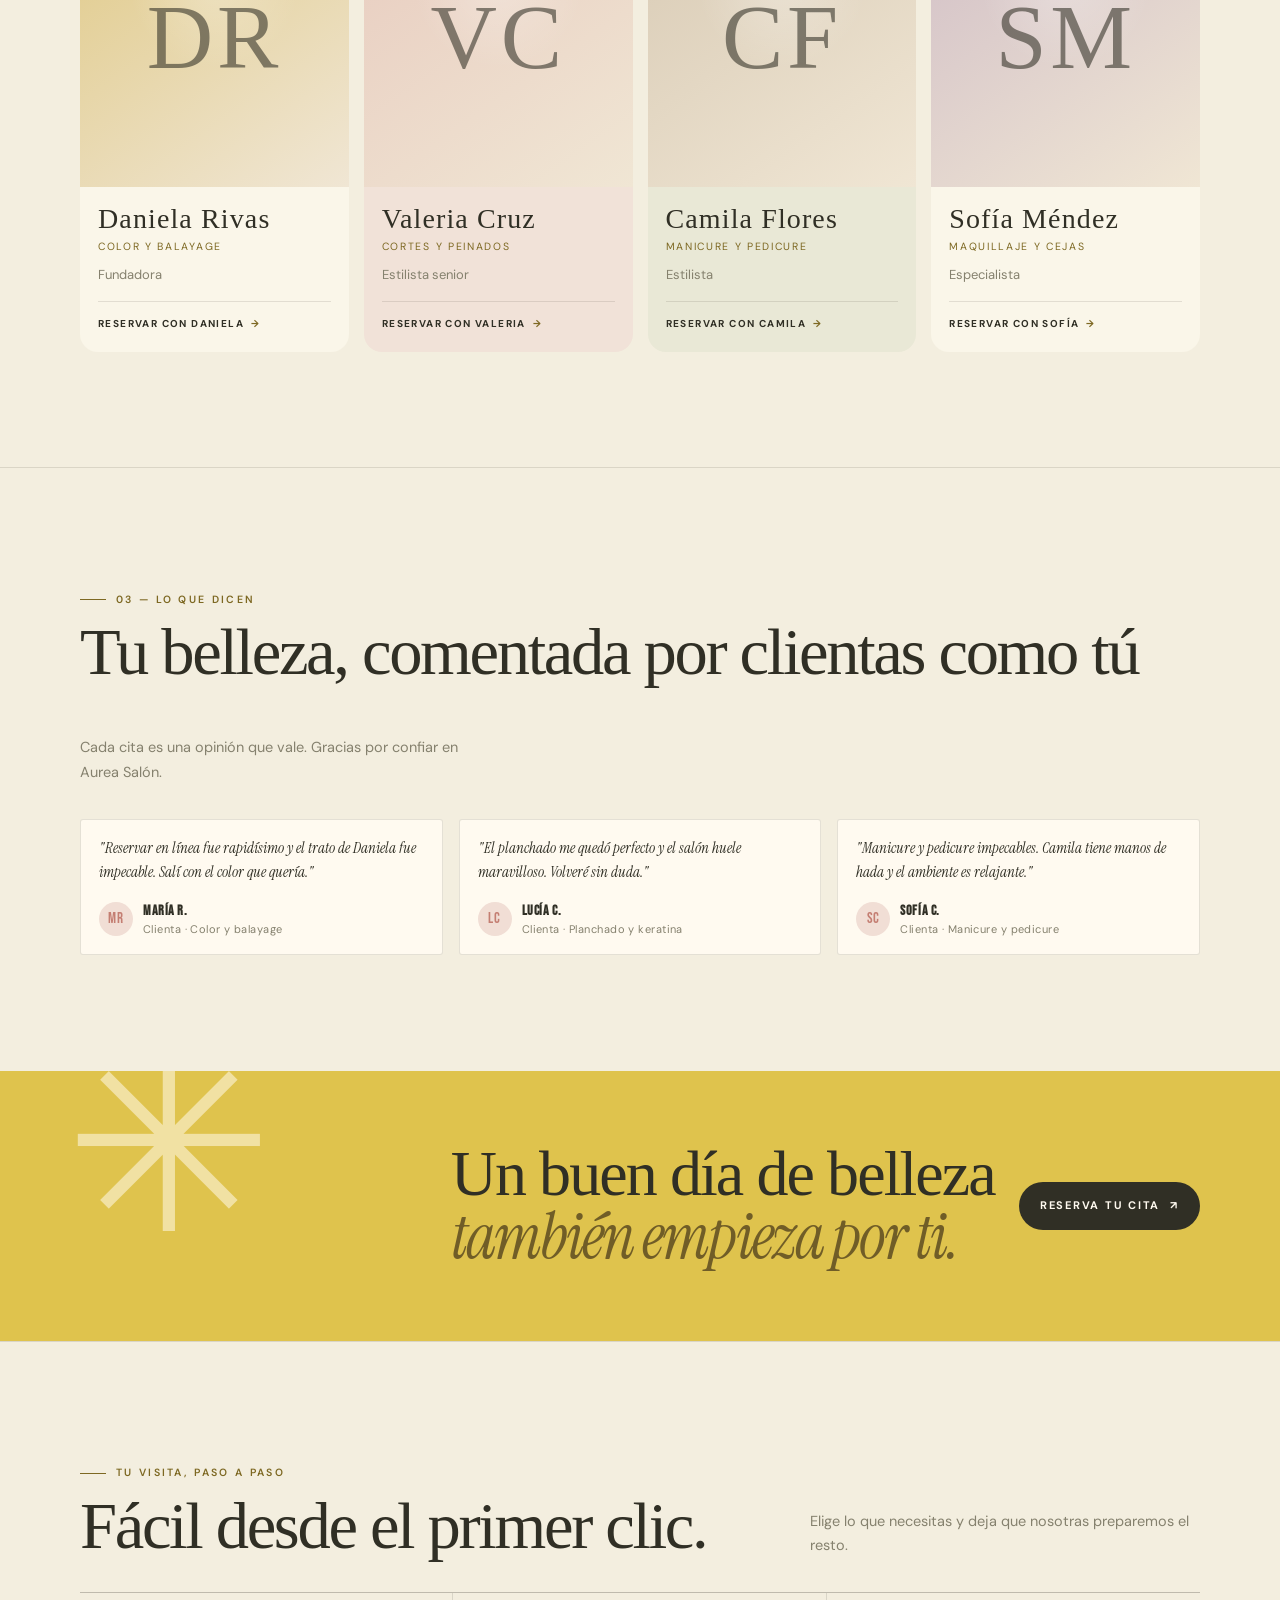
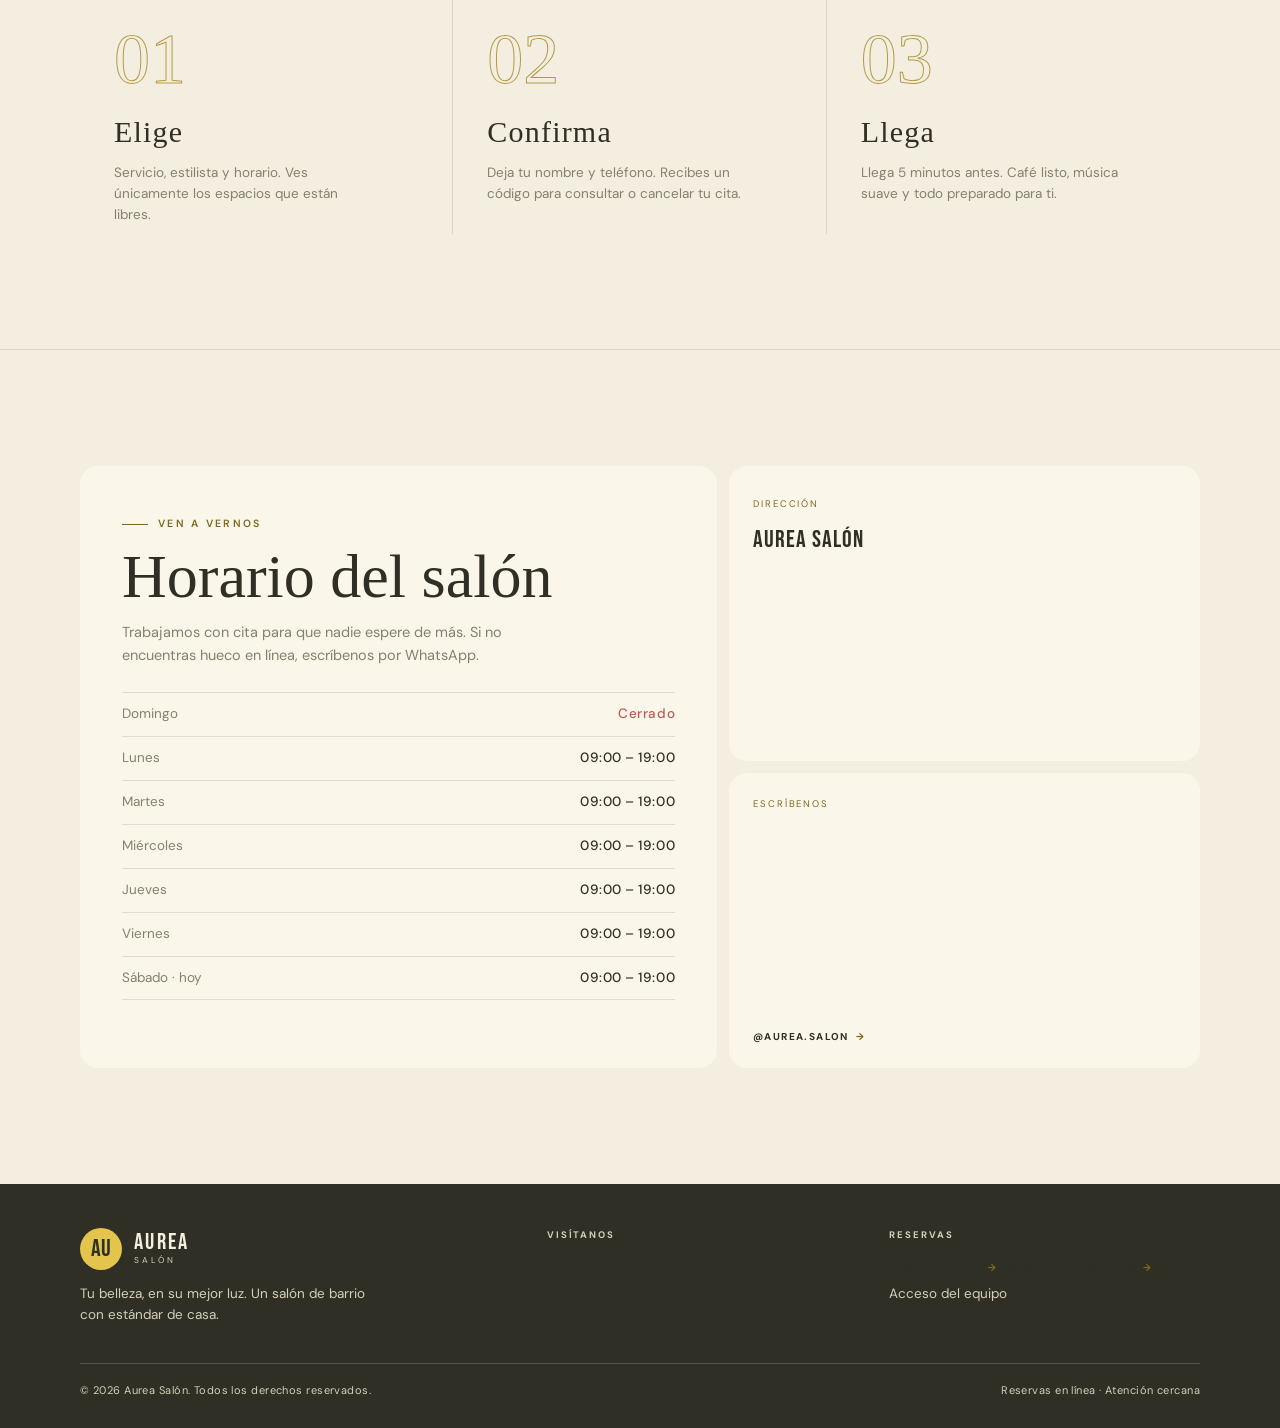
==== commit b76af795: "Replace SVG image with AVIF format" ====
--- a/index.html
+++ b/index.html
@@ -64,7 +64,7 @@
         </div>
 
         <div class="hero__visual" data-reveal>
-          <img class="hero__art" src="assets/aurea-hero.svg" alt="Ilustración cálida de una mujer con el cabello recogido y flores" fetchpriority="high">
+          <img class="hero__art" src="assets/aurea-hero.avif" alt="Ilustración cálida de una mujer con el cabello recogido y flores" fetchpriority="high">
           <span class="hero__visual-note hero__visual-note--top">Un ratito para ti</span>
           <span class="hero__visual-note hero__visual-note--bottom">Belleza sin prisa <span aria-hidden="true">✳</span></span>
           <aside class="hero-card" aria-label="Disponibilidad del salón">
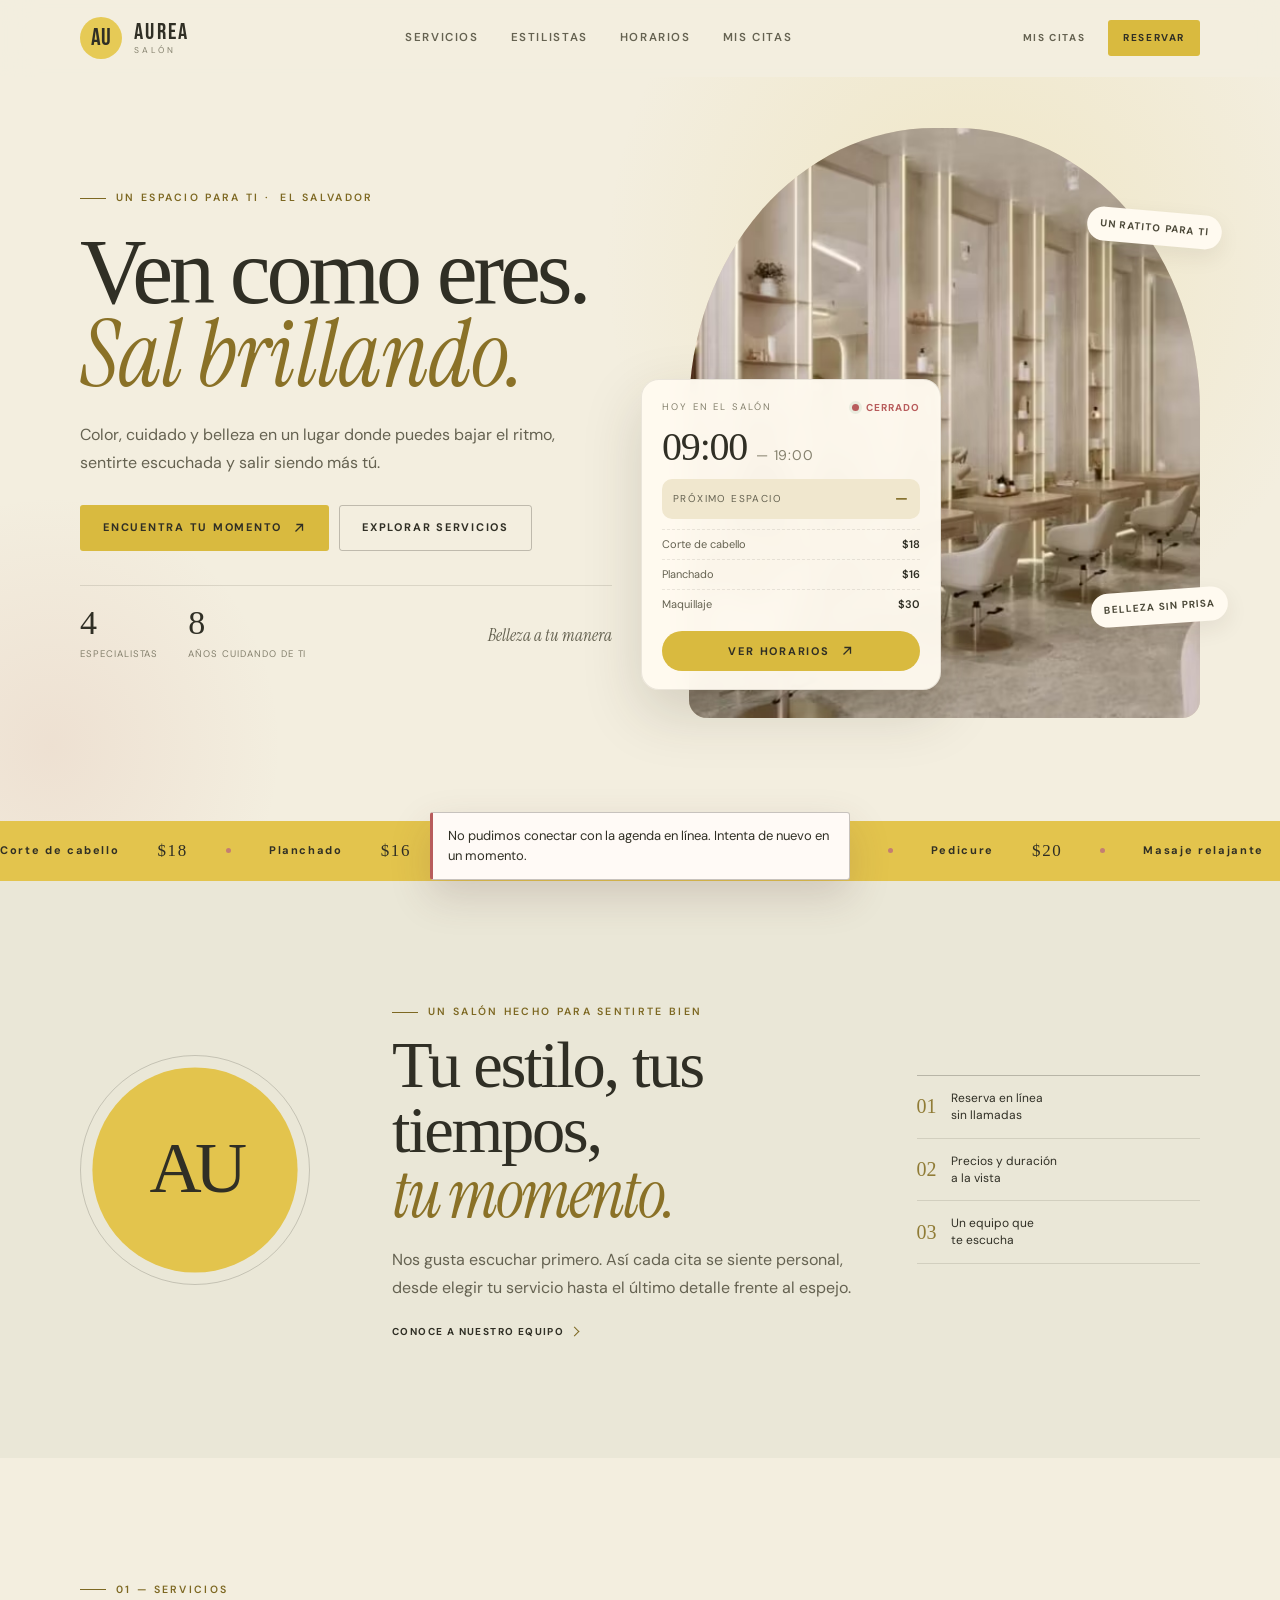
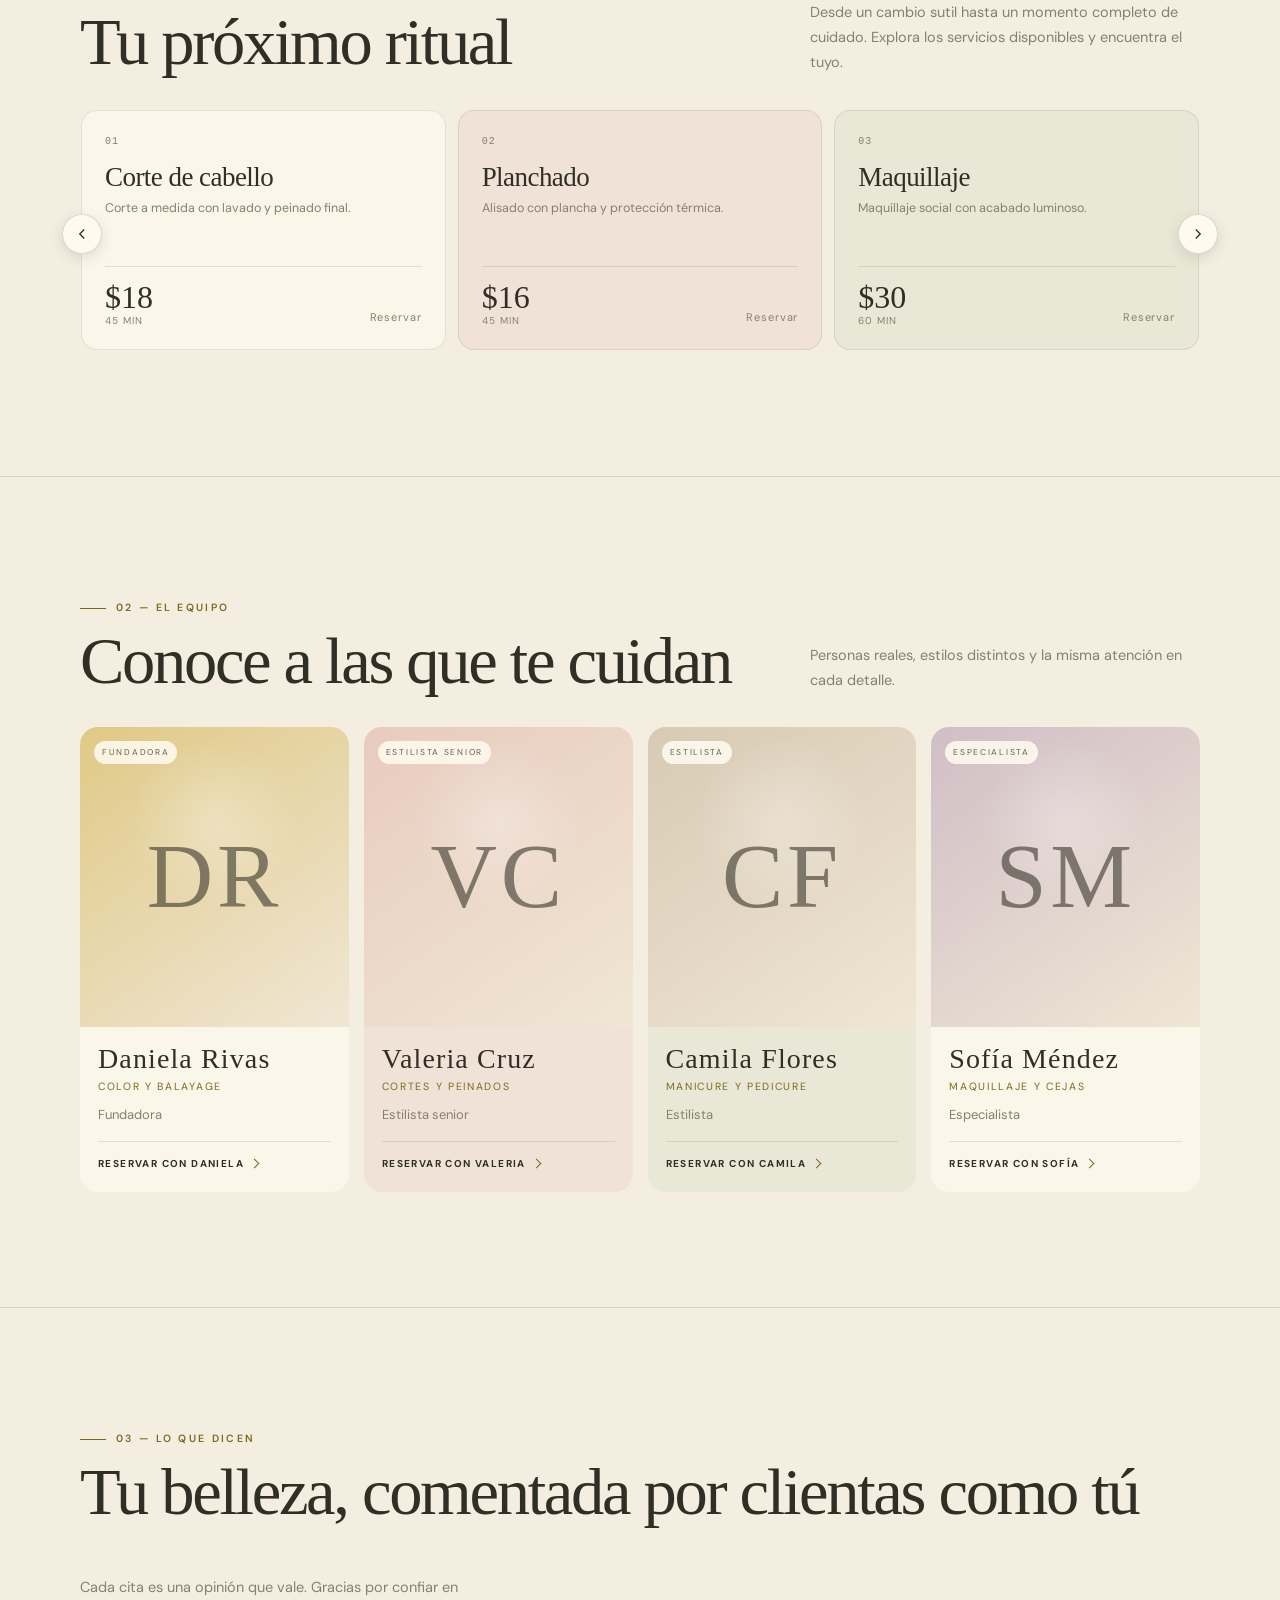
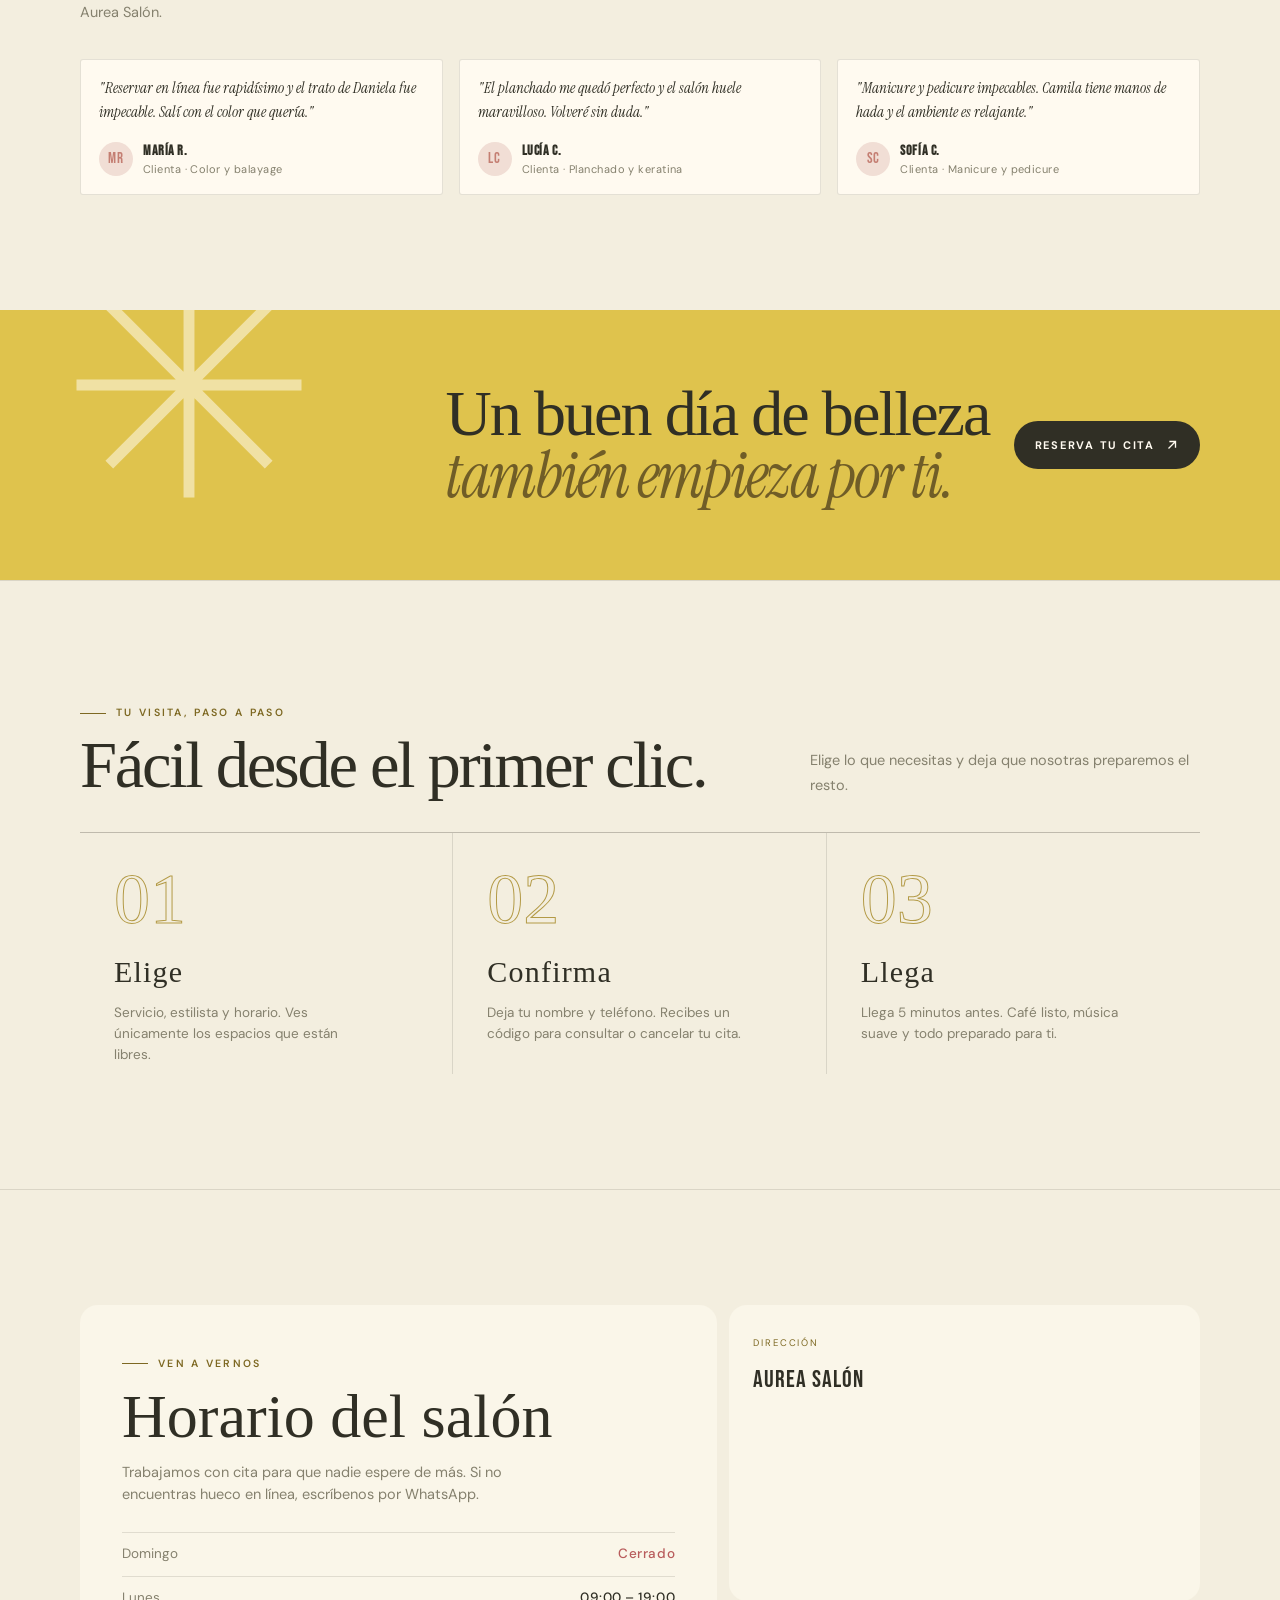
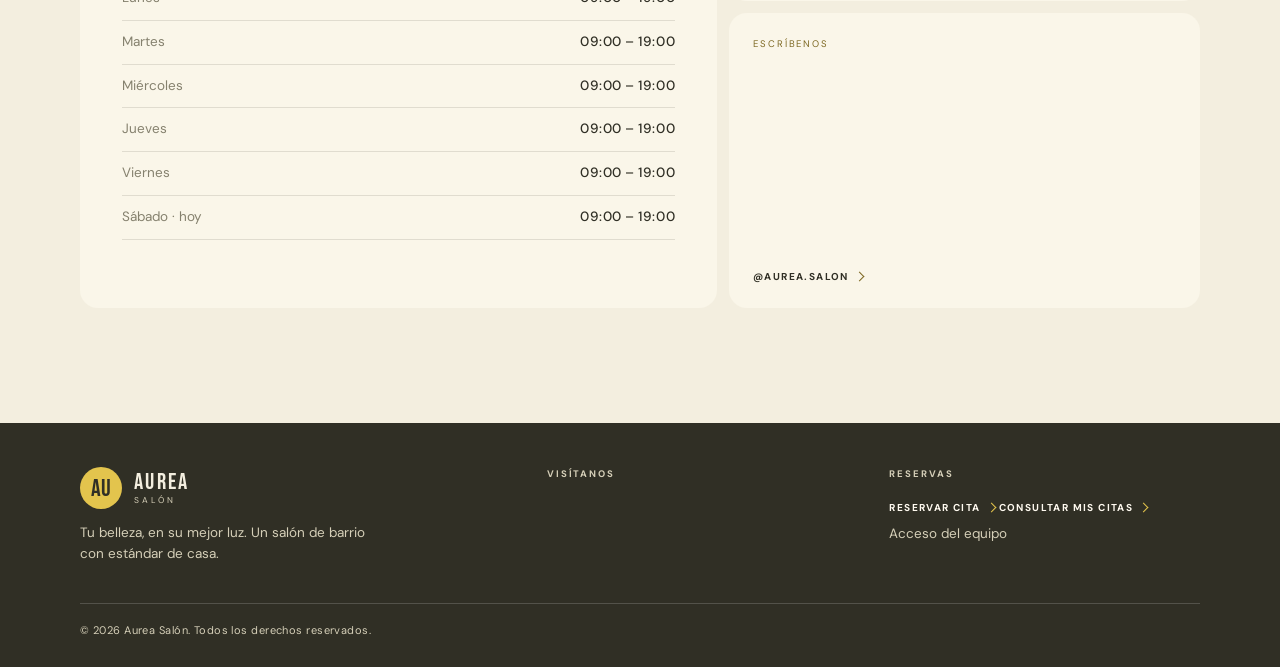
==== commit c4335927: "Mejora carrusel y detalles visuales móviles" ====
--- a/index.html
+++ b/index.html
@@ -10,7 +10,7 @@
   <link rel="preconnect" href="https://fonts.googleapis.com">
   <link rel="preconnect" href="https://fonts.gstatic.com" crossorigin>
   <link href="https://fonts.googleapis.com/css2?family=Bebas+Neue&family=DM+Sans:wght@300;400;500;600;700&family=Instrument+Serif:ital@0;1&display=swap" rel="stylesheet">
-  <link rel="stylesheet" href="css/styles.css?v=20261121c">
+  <link rel="stylesheet" href="css/styles.css?v=20261127a">
 </head>
 <body>
   <a class="sr-only" href="#inicio">Saltar al contenido</a>
@@ -53,20 +53,20 @@
             Color, cuidado y belleza en un lugar donde puedes bajar el ritmo, sentirte escuchada y salir siendo más tú.
           </p>
           <div class="hero__actions" data-reveal>
-            <button class="btn btn--primary" type="button" data-open-booking>Encuentra tu momento <span class="btn__arrow" aria-hidden="true">↗</span></button>
+            <button class="btn btn--primary" type="button" data-open-booking>Encuentra tu momento <svg class="btn__arrow" viewBox="0 0 16 16" aria-hidden="true"><path d="M4 12 12 4M5 4h7v7"/></svg></button>
             <a class="btn btn--outline" href="#servicios">Explorar servicios</a>
           </div>
           <div class="hero__meta" data-reveal>
             <div class="hero__stat"><strong id="stat-stylists">4</strong><span>Especialistas</span></div>
             <div class="hero__stat"><strong id="stat-years">8</strong><span>Años cuidando de ti</span></div>
-            <span class="hero__signature">Belleza a tu manera <span aria-hidden="true">✳</span></span>
+            <span class="hero__signature">Belleza a tu manera</span>
           </div>
         </div>
 
         <div class="hero__visual" data-reveal>
           <img class="hero__art" src="assets/aurea-hero.avif" alt="Ilustración cálida de una mujer con el cabello recogido y flores" fetchpriority="high">
           <span class="hero__visual-note hero__visual-note--top">Un ratito para ti</span>
-          <span class="hero__visual-note hero__visual-note--bottom">Belleza sin prisa <span aria-hidden="true">✳</span></span>
+          <span class="hero__visual-note hero__visual-note--bottom">Belleza sin prisa</span>
           <aside class="hero-card" aria-label="Disponibilidad del salón">
             <div class="hero-card__top">
               <span class="hero-card__label">Hoy en el salón</span>
@@ -75,7 +75,7 @@
             <div class="hero-card__hours" id="hero-hours">09:00 <small>— 19:00</small></div>
             <div class="hero-card__next"><span>Próximo espacio</span><strong id="hero-next">—</strong></div>
             <div class="hero-card__list" id="hero-services"></div>
-            <button class="btn btn--primary btn--block" type="button" data-open-booking>Ver horarios <span class="btn__arrow" aria-hidden="true">↗</span></button>
+            <button class="btn btn--primary btn--block" type="button" data-open-booking>Ver horarios <svg class="btn__arrow" viewBox="0 0 16 16" aria-hidden="true"><path d="M4 12 12 4M5 4h7v7"/></svg></button>
           </aside>
         </div>
       </div>
@@ -89,12 +89,13 @@
     <!-- SERVICIOS -->
     <section class="section intro-section" id="bienvenida">
       <div class="container intro-grid">
-        <div class="intro-mark" aria-hidden="true">AU<span>✳</span></div>
+        <!-- Cambia assets/logo-intro.svg por el logo deseado para actualizar este espacio. -->
+        <div class="intro-mark"><img class="intro-mark__logo" src="assets/logo-intro.svg" alt="Logo de Aurea Salón"></div>
         <div class="intro-copy">
           <span class="eyebrow">Un salón hecho para sentirte bien</span>
           <h2>Tu estilo, tus tiempos,<br><em>tu momento.</em></h2>
           <p>Nos gusta escuchar primero. Así cada cita se siente personal, desde elegir tu servicio hasta el último detalle frente al espejo.</p>
-          <a class="link-arrow" href="#estilistas">Conoce a nuestro equipo <span aria-hidden="true">↗</span></a>
+          <a class="link-arrow" href="#estilistas">Conoce a nuestro equipo</a>
         </div>
         <div class="intro-points">
           <div><span>01</span><p>Reserva en línea<br>sin llamadas</p></div>
@@ -113,7 +114,11 @@
           </div>
           <p>Desde un cambio sutil hasta un momento completo de cuidado. Explora los servicios disponibles y encuentra el tuyo.</p>
         </div>
-        <div class="services-grid" id="services-grid" data-reveal></div>
+        <div class="services-carousel" data-services-carousel>
+          <button class="services-carousel__control services-carousel__control--prev" type="button" aria-label="Servicios anteriores"><svg viewBox="0 0 24 24" aria-hidden="true"><path d="m15 18-6-6 6-6"/></svg></button>
+          <div class="services-grid" id="services-grid" data-reveal aria-label="Servicios del salón"></div>
+          <button class="services-carousel__control services-carousel__control--next" type="button" aria-label="Siguientes servicios"><svg viewBox="0 0 24 24" aria-hidden="true"><path d="m9 18 6-6-6-6"/></svg></button>
+        </div>
       </div>
     </section>
 
@@ -184,9 +189,9 @@
 
     <section class="editorial-banner">
       <div class="container editorial-banner__inner">
-        <span class="editorial-banner__flower" aria-hidden="true">✳</span>
+        <svg class="editorial-banner__flower" viewBox="0 0 160 160" aria-hidden="true"><path d="M80 8v144M8 80h144M29 29l102 102M131 29 29 131"/></svg>
         <p>Un buen día de belleza<br><em>también empieza por ti.</em></p>
-        <button class="btn btn--dark" type="button" data-open-booking>Reserva tu cita <span aria-hidden="true">↗</span></button>
+        <button class="btn btn--dark" type="button" data-open-booking>Reserva tu cita <svg class="btn__arrow" viewBox="0 0 16 16" aria-hidden="true"><path d="M4 12 12 4M5 4h7v7"/></svg></button>
       </div>
     </section>
 
@@ -231,7 +236,7 @@
             <div class="hours" id="hours-list"></div>
             <div class="contact-actions">
               <a class="btn btn--primary" id="whatsapp-link" href="#" target="_blank" rel="noopener" hidden>
-                WhatsApp <span class="btn__arrow" aria-hidden="true">→</span>
+                WhatsApp <svg class="btn__arrow" viewBox="0 0 16 16" aria-hidden="true"><path d="M2 8h11m-5-5 5 5-5 5"/></svg>
               </a>
               <a class="btn btn--outline" id="phone-link" data-config-link="phone" href="#" hidden>Llamar</a>
             </div>
@@ -263,7 +268,7 @@
   </main>
 
   <div class="mobile-booking-bar">
-    <button class="btn btn--primary" type="button" data-open-booking>Reserva tu cita <span aria-hidden="true">↗</span></button>
+    <button class="btn btn--primary" type="button" data-open-booking>Reserva tu cita <svg class="btn__arrow" viewBox="0 0 16 16" aria-hidden="true"><path d="M4 12 12 4M5 4h7v7"/></svg></button>
   </div>
 
   <footer class="site-footer">
@@ -294,7 +299,6 @@
       </div>
       <div class="footer-bottom">
       <span>© <span id="year">2026</span> <span data-config="nombre_negocio">Aurea Salón</span>. Todos los derechos reservados.</span>
-      <span>Reservas en línea · Atención cercana</span>
       </div>
     </div>
   </footer>
@@ -322,9 +326,9 @@
           <div class="booking__body" id="booking-body"></div>
 
           <div class="booking__nav" id="booking-nav">
-            <button class="btn btn--ghost btn--sm" type="button" id="booking-back">← Atrás</button>
+            <button class="btn btn--ghost btn--sm" type="button" id="booking-back"><svg class="btn__arrow" viewBox="0 0 16 16" aria-hidden="true"><path d="m10 3-5 5 5 5"/></svg> Atrás</button>
             <span class="booking__nav-total" id="booking-total" aria-live="polite"></span>
-            <button class="btn btn--primary btn--sm" type="button" id="booking-next" disabled>Continuar →</button>
+            <button class="btn btn--primary btn--sm" type="button" id="booking-next" disabled><span class="booking-next__label">Continuar</span><svg class="btn__arrow" viewBox="0 0 16 16" aria-hidden="true"><path d="M2 8h11m-5-5 5 5-5 5"/></svg></button>
           </div>
         </div>
 
--- a/css/styles.css
+++ b/css/styles.css
@@ -462,7 +462,7 @@
   color: var(--cream-dim);
   white-space: nowrap;
 }
-.ticker__item::after { content: "✦"; font-size: 14px; color: var(--rose); }
+.ticker__item::after { content: ""; width: 5px; height: 5px; flex: 0 0 5px; border-radius: 50%; background: var(--rose); }
 .ticker__item b { color: var(--copper); font-weight: 400; }
 @keyframes ticker { to { transform: translateX(-50%); } }
 
@@ -629,8 +629,8 @@
   font-size: 10px; font-weight: 700; letter-spacing: 0.14em; text-transform: uppercase;
   color: var(--cream); background: none; border: 0; padding: 0; cursor: pointer;
 }
-.link-arrow::after { content: "→"; color: var(--copper); transition: transform 0.18s ease; }
-.link-arrow:hover::after { transform: translateX(4px); }
+.link-arrow::after { content: ""; width: 7px; height: 7px; border-top: 1px solid var(--copper); border-right: 1px solid var(--copper); transform: rotate(45deg); transition: transform 0.18s ease; }
+.link-arrow:hover::after { transform: rotate(45deg) translate(2px, -2px); }
 
 .steps { display: grid; grid-template-columns: repeat(3, minmax(0, 1fr)); gap: 0; border-top: 1px solid var(--line); }
 .step {
@@ -1832,6 +1832,50 @@
   body:not(.admin-body) .service-card { min-height: 195px; }
   body:not(.admin-body) .estilista-card__art { height: 265px; }
 }
+
+/* Carrusel de servicios: desplazamiento nativo táctil y avance circular. */
+body:not(.admin-body) .services-carousel { position: relative; }
+body:not(.admin-body) .services-grid {
+  display: flex;
+  gap: 12px;
+  overflow-x: auto;
+  overflow-y: hidden;
+  scroll-snap-type: x mandatory;
+  scroll-behavior: smooth;
+  overscroll-behavior-x: contain;
+  scrollbar-width: none;
+  touch-action: pan-x pan-y;
+  padding: 2px 1px 10px;
+}
+body:not(.admin-body) .services-grid::-webkit-scrollbar { display: none; }
+body:not(.admin-body) .services-grid .service-card { flex: 0 0 calc((100% - 24px) / 3); scroll-snap-align: start; }
+body:not(.admin-body) .services-carousel__control {
+  position: absolute; z-index: 3; top: 50%; display: grid; place-items: center;
+  width: 40px; height: 40px; padding: 0; transform: translateY(-50%);
+  border: 1px solid rgba(48,47,37,.16); border-radius: 50%; background: #fffaf0;
+  color: #302f25; cursor: pointer; box-shadow: 0 4px 14px rgba(48,47,37,.12);
+}
+body:not(.admin-body) .services-carousel__control svg { width: 18px; height: 18px; fill: none; stroke: currentColor; stroke-width: 1.7; }
+body:not(.admin-body) .services-carousel__control--prev { left: -18px; }
+body:not(.admin-body) .services-carousel__control--next { right: -18px; }
+body:not(.admin-body) .intro-mark { overflow: hidden; padding: 0; }
+body:not(.admin-body) .intro-mark__logo { display: block; width: 100%; height: 100%; object-fit: contain; }
+body:not(.admin-body) .editorial-banner__flower { width: 250px; height: 250px; fill: none; stroke: rgba(255,250,235,.55); stroke-width: 7; }
+body:not(.admin-body) .site-footer .link-arrow { color: #fffaf0; }
+body:not(.admin-body) .site-footer .link-arrow::after { border-color: #e3c44d; }
+.btn__arrow { width: 14px; height: 14px; flex: 0 0 14px; fill: none; stroke: currentColor; stroke-width: 1.5; vertical-align: middle; }
+@media (max-width: 720px) {
+  body:not(.admin-body) .services-grid { gap: 8px; }
+  body:not(.admin-body) .services-grid .service-card { flex-basis: calc((100% - 8px) / 2); }
+  body:not(.admin-body) .services-carousel__control { width: 34px; height: 34px; }
+  body:not(.admin-body) .services-carousel__control--prev { left: -10px; }
+  body:not(.admin-body) .services-carousel__control--next { right: -10px; }
+  body:not(.admin-body) .intro-mark { width: 120px; }
+  body:not(.admin-body) .editorial-banner__flower { width: 170px; height: 170px; }
+}
+@media (max-width: 370px) {
+  body:not(.admin-body) .services-grid .service-card { flex-basis: 100%; }
+}
 @media (prefers-reduced-motion: reduce) {
   body:not(.admin-body) .ticker__track { animation: none; }
   body:not(.admin-body) *, body:not(.admin-body) *::before, body:not(.admin-body) *::after { scroll-behavior: auto !important; transition-duration: .01ms !important; }
